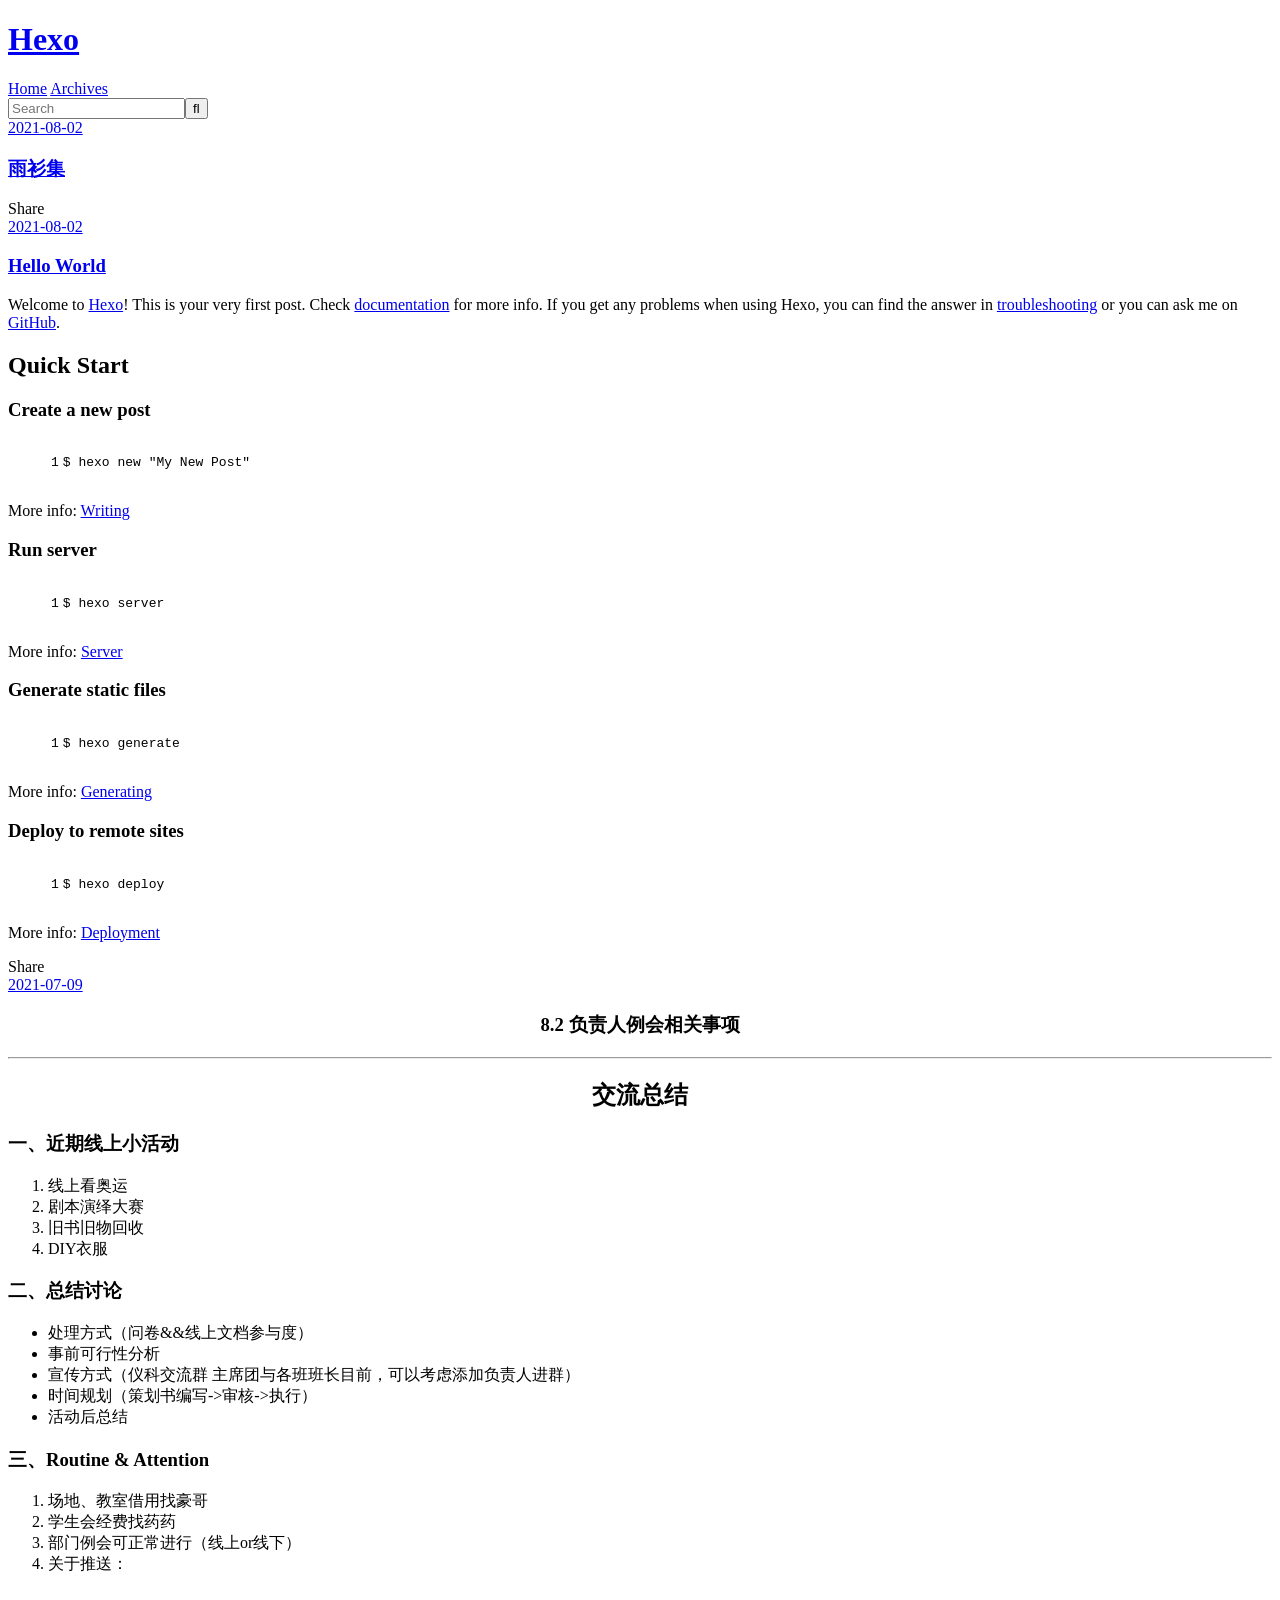
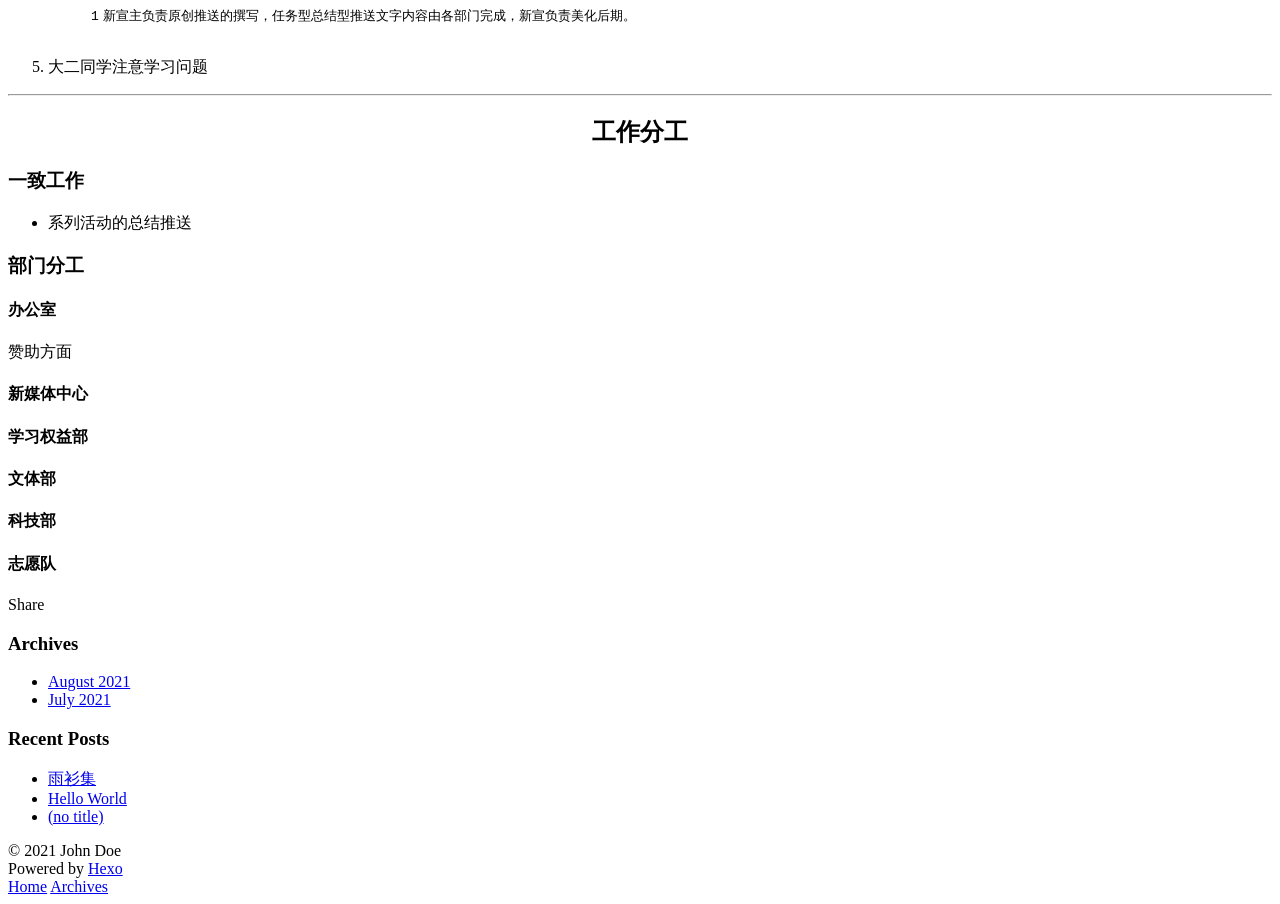
==== index.html @ 221edc3c "Site updated: 2021-08-03 17:21:37" ====
<!DOCTYPE html>
<html>
<head>
  <meta charset="utf-8">
  

  
  <title>Hexo</title>
  <meta name="viewport" content="width=device-width, initial-scale=1, maximum-scale=1">
  <meta property="og:type" content="website">
<meta property="og:title" content="Hexo">
<meta property="og:url" content="http://example.com/index.html">
<meta property="og:site_name" content="Hexo">
<meta property="og:locale">
<meta property="article:author" content="John Doe">
<meta name="twitter:card" content="summary">
  
    <link rel="alternate" href="/atom.xml" title="Hexo" type="application/atom+xml">
  
  
    <link rel="icon" href="/favicon.png">
  
  
    <link href="//fonts.googleapis.com/css?family=Source+Code+Pro" rel="stylesheet" type="text/css">
  
  
<link rel="stylesheet" href="/css/style.css">

<meta name="generator" content="Hexo 5.4.0"></head>

<body>
  <div id="container">
    <div id="wrap">
      <header id="header">
  <div id="banner"></div>
  <div id="header-outer" class="outer">
    <div id="header-title" class="inner">
      <h1 id="logo-wrap">
        <a href="/" id="logo">Hexo</a>
      </h1>
      
    </div>
    <div id="header-inner" class="inner">
      <nav id="main-nav">
        <a id="main-nav-toggle" class="nav-icon"></a>
        
          <a class="main-nav-link" href="/">Home</a>
        
          <a class="main-nav-link" href="/archives">Archives</a>
        
      </nav>
      <nav id="sub-nav">
        
          <a id="nav-rss-link" class="nav-icon" href="/atom.xml" title="RSS Feed"></a>
        
        <a id="nav-search-btn" class="nav-icon" title="Search"></a>
      </nav>
      <div id="search-form-wrap">
        <form action="//google.com/search" method="get" accept-charset="UTF-8" class="search-form"><input type="search" name="q" class="search-form-input" placeholder="Search"><button type="submit" class="search-form-submit">&#xF002;</button><input type="hidden" name="sitesearch" value="http://example.com"></form>
      </div>
    </div>
  </div>
</header>
      <div class="outer">
        <section id="main">
  
    <article id="post-雨衫集" class="article article-type-post" itemscope itemprop="blogPost">
  <div class="article-meta">
    <a href="/2021/08/02/%E9%9B%A8%E8%A1%AB%E9%9B%86/" class="article-date">
  <time datetime="2021-08-02T04:58:29.000Z" itemprop="datePublished">2021-08-02</time>
</a>
    
  </div>
  <div class="article-inner">
    
    
      <header class="article-header">
        
  
    <h1 itemprop="name">
      <a class="article-title" href="/2021/08/02/%E9%9B%A8%E8%A1%AB%E9%9B%86/">雨衫集</a>
    </h1>
  

      </header>
    
    <div class="article-entry" itemprop="articleBody">
      
        
      
    </div>
    <footer class="article-footer">
      <a data-url="http://example.com/2021/08/02/%E9%9B%A8%E8%A1%AB%E9%9B%86/" data-id="ckrvuqu720001w4wodajt7xqe" class="article-share-link">Share</a>
      
      
    </footer>
  </div>
  
</article>


  
    <article id="post-hello-world" class="article article-type-post" itemscope itemprop="blogPost">
  <div class="article-meta">
    <a href="/2021/08/02/hello-world/" class="article-date">
  <time datetime="2021-08-02T04:52:25.674Z" itemprop="datePublished">2021-08-02</time>
</a>
    
  </div>
  <div class="article-inner">
    
    
      <header class="article-header">
        
  
    <h1 itemprop="name">
      <a class="article-title" href="/2021/08/02/hello-world/">Hello World</a>
    </h1>
  

      </header>
    
    <div class="article-entry" itemprop="articleBody">
      
        <p>Welcome to <a target="_blank" rel="noopener" href="https://hexo.io/">Hexo</a>! This is your very first post. Check <a target="_blank" rel="noopener" href="https://hexo.io/docs/">documentation</a> for more info. If you get any problems when using Hexo, you can find the answer in <a target="_blank" rel="noopener" href="https://hexo.io/docs/troubleshooting.html">troubleshooting</a> or you can ask me on <a target="_blank" rel="noopener" href="https://github.com/hexojs/hexo/issues">GitHub</a>.</p>
<h2 id="Quick-Start"><a href="#Quick-Start" class="headerlink" title="Quick Start"></a>Quick Start</h2><h3 id="Create-a-new-post"><a href="#Create-a-new-post" class="headerlink" title="Create a new post"></a>Create a new post</h3><figure class="highlight bash"><table><tr><td class="gutter"><pre><span class="line">1</span><br></pre></td><td class="code"><pre><span class="line">$ hexo new <span class="string">&quot;My New Post&quot;</span></span><br></pre></td></tr></table></figure>

<p>More info: <a target="_blank" rel="noopener" href="https://hexo.io/docs/writing.html">Writing</a></p>
<h3 id="Run-server"><a href="#Run-server" class="headerlink" title="Run server"></a>Run server</h3><figure class="highlight bash"><table><tr><td class="gutter"><pre><span class="line">1</span><br></pre></td><td class="code"><pre><span class="line">$ hexo server</span><br></pre></td></tr></table></figure>

<p>More info: <a target="_blank" rel="noopener" href="https://hexo.io/docs/server.html">Server</a></p>
<h3 id="Generate-static-files"><a href="#Generate-static-files" class="headerlink" title="Generate static files"></a>Generate static files</h3><figure class="highlight bash"><table><tr><td class="gutter"><pre><span class="line">1</span><br></pre></td><td class="code"><pre><span class="line">$ hexo generate</span><br></pre></td></tr></table></figure>

<p>More info: <a target="_blank" rel="noopener" href="https://hexo.io/docs/generating.html">Generating</a></p>
<h3 id="Deploy-to-remote-sites"><a href="#Deploy-to-remote-sites" class="headerlink" title="Deploy to remote sites"></a>Deploy to remote sites</h3><figure class="highlight bash"><table><tr><td class="gutter"><pre><span class="line">1</span><br></pre></td><td class="code"><pre><span class="line">$ hexo deploy</span><br></pre></td></tr></table></figure>

<p>More info: <a target="_blank" rel="noopener" href="https://hexo.io/docs/one-command-deployment.html">Deployment</a></p>

      
    </div>
    <footer class="article-footer">
      <a data-url="http://example.com/2021/08/02/hello-world/" data-id="ckrvuqu740002w4woegrnbmyn" class="article-share-link">Share</a>
      
      
    </footer>
  </div>
  
</article>


  
    <article id="post-8.2 负责人例会注意事项" class="article article-type-post" itemscope itemprop="blogPost">
  <div class="article-meta">
    <a href="/2021/07/09/8.2%20%E8%B4%9F%E8%B4%A3%E4%BA%BA%E4%BE%8B%E4%BC%9A%E6%B3%A8%E6%84%8F%E4%BA%8B%E9%A1%B9/" class="article-date">
  <time datetime="2021-07-09T05:57:11.699Z" itemprop="datePublished">2021-07-09</time>
</a>
    
  </div>
  <div class="article-inner">
    
    
    <div class="article-entry" itemprop="articleBody">
      
        <h1 id="8-2-负责人例会相关事项"><a href="#8-2-负责人例会相关事项" class="headerlink" title=" 8.2 负责人例会相关事项"></a><center> 8.2 负责人例会相关事项</h1><hr>
<h2 id="交流总结"><a href="#交流总结" class="headerlink" title=" 交流总结"></a><center> 交流总结</h2><h3 id="一、近期线上小活动"><a href="#一、近期线上小活动" class="headerlink" title="一、近期线上小活动"></a>一、近期线上小活动</h3><ol>
<li>线上看奥运</li>
<li>剧本演绎大赛</li>
<li>旧书旧物回收</li>
<li>DIY衣服</li>
</ol>
<h3 id="二、总结讨论"><a href="#二、总结讨论" class="headerlink" title="二、总结讨论"></a>二、总结讨论</h3><ul>
<li>处理方式（问卷&amp;&amp;线上文档参与度）</li>
<li>事前可行性分析</li>
<li>宣传方式（仪科交流群 主席团与各班班长目前，可以考虑添加负责人进群）</li>
<li>时间规划（策划书编写-&gt;审核-&gt;执行）</li>
<li>活动后总结</li>
</ul>
<h3 id="三、Routine-amp-Attention"><a href="#三、Routine-amp-Attention" class="headerlink" title="三、Routine &amp; Attention"></a>三、Routine &amp; Attention</h3><ol>
<li>场地、教室借用找豪哥</li>
<li>学生会经费找药药</li>
<li>部门例会可正常进行（线上or线下）</li>
<li>关于推送：<figure class="highlight plaintext"><table><tr><td class="gutter"><pre><span class="line">1</span><br></pre></td><td class="code"><pre><span class="line">新宣主负责原创推送的撰写，任务型总结型推送文字内容由各部门完成，新宣负责美化后期。 </span><br></pre></td></tr></table></figure></li>
<li>大二同学注意学习问题</li>
</ol>
<hr>
<h2 id="工作分工"><a href="#工作分工" class="headerlink" title="工作分工"></a><center>工作分工</h2><h3 id="一致工作"><a href="#一致工作" class="headerlink" title="一致工作"></a>一致工作</h3><ul>
<li>系列活动的总结推送</li>
</ul>
<h3 id="部门分工"><a href="#部门分工" class="headerlink" title="部门分工"></a>部门分工</h3><h4 id="办公室"><a href="#办公室" class="headerlink" title="办公室"></a>办公室</h4><p>赞助方面</p>
<h4 id="新媒体中心"><a href="#新媒体中心" class="headerlink" title="新媒体中心"></a>新媒体中心</h4><h4 id="学习权益部"><a href="#学习权益部" class="headerlink" title="学习权益部"></a>学习权益部</h4><h4 id="文体部"><a href="#文体部" class="headerlink" title="文体部"></a>文体部</h4><h4 id="科技部"><a href="#科技部" class="headerlink" title="科技部"></a>科技部</h4><h4 id="志愿队"><a href="#志愿队" class="headerlink" title="志愿队"></a>志愿队</h4>
      
    </div>
    <footer class="article-footer">
      <a data-url="http://example.com/2021/07/09/8.2%20%E8%B4%9F%E8%B4%A3%E4%BA%BA%E4%BE%8B%E4%BC%9A%E6%B3%A8%E6%84%8F%E4%BA%8B%E9%A1%B9/" data-id="ckrvuqu6s0000w4wohpcpa0ns" class="article-share-link">Share</a>
      
      
    </footer>
  </div>
  
</article>


  


</section>
        
          <aside id="sidebar">
  
    

  
    

  
    
  
    
  <div class="widget-wrap">
    <h3 class="widget-title">Archives</h3>
    <div class="widget">
      <ul class="archive-list"><li class="archive-list-item"><a class="archive-list-link" href="/archives/2021/08/">August 2021</a></li><li class="archive-list-item"><a class="archive-list-link" href="/archives/2021/07/">July 2021</a></li></ul>
    </div>
  </div>


  
    
  <div class="widget-wrap">
    <h3 class="widget-title">Recent Posts</h3>
    <div class="widget">
      <ul>
        
          <li>
            <a href="/2021/08/02/%E9%9B%A8%E8%A1%AB%E9%9B%86/">雨衫集</a>
          </li>
        
          <li>
            <a href="/2021/08/02/hello-world/">Hello World</a>
          </li>
        
          <li>
            <a href="/2021/07/09/8.2%20%E8%B4%9F%E8%B4%A3%E4%BA%BA%E4%BE%8B%E4%BC%9A%E6%B3%A8%E6%84%8F%E4%BA%8B%E9%A1%B9/">(no title)</a>
          </li>
        
      </ul>
    </div>
  </div>

  
</aside>
        
      </div>
      <footer id="footer">
  
  <div class="outer">
    <div id="footer-info" class="inner">
      &copy; 2021 John Doe<br>
      Powered by <a href="http://hexo.io/" target="_blank">Hexo</a>
    </div>
  </div>
</footer>
    </div>
    <nav id="mobile-nav">
  
    <a href="/" class="mobile-nav-link">Home</a>
  
    <a href="/archives" class="mobile-nav-link">Archives</a>
  
</nav>
    

<script src="//ajax.googleapis.com/ajax/libs/jquery/2.0.3/jquery.min.js"></script>


  
<link rel="stylesheet" href="/fancybox/jquery.fancybox.css">

  
<script src="/fancybox/jquery.fancybox.pack.js"></script>




<script src="/js/script.js"></script>




  </div>
</body>
</html>
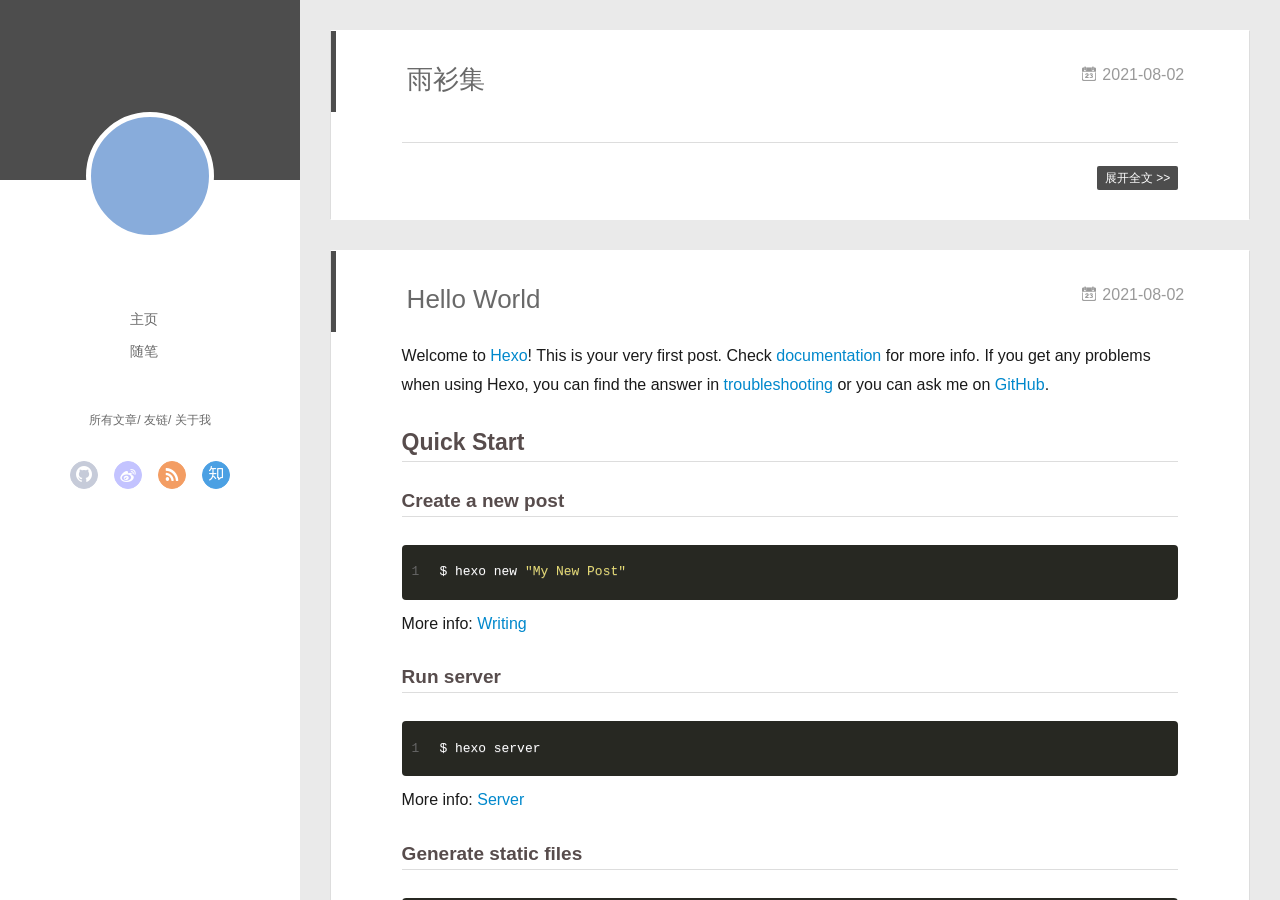
==== commit 46c2c9c8: "Site updated: 2021-08-03 17:38:59" ====
--- a/index.html
+++ b/index.html
@@ -3,8 +3,9 @@
 <head>
   <meta charset="utf-8">
   
-
-  
+  <meta name="renderer" content="webkit">
+  <meta http-equiv="X-UA-Compatible" content="IE=edge" >
+  <link rel="dns-prefetch" href="http://example.com">
   <title>Hexo</title>
   <meta name="viewport" content="width=device-width, initial-scale=1, maximum-scale=1">
   <meta property="og:type" content="website">
@@ -15,64 +16,144 @@
 <meta property="article:author" content="John Doe">
 <meta name="twitter:card" content="summary">
   
-    <link rel="alternate" href="/atom.xml" title="Hexo" type="application/atom+xml">
+    <link rel="alternative" href="/atom.xml" title="Hexo" type="application/atom+xml">
   
   
     <link rel="icon" href="/favicon.png">
   
-  
-    <link href="//fonts.googleapis.com/css?family=Source+Code+Pro" rel="stylesheet" type="text/css">
-  
-  
-<link rel="stylesheet" href="/css/style.css">
+  <link rel="stylesheet" type="text/css" href="/./main.0cf68a.css">
+  <style type="text/css">
+  
+    #container.show {
+      background: linear-gradient(200deg,#a0cfe4,#e8c37e);
+    }
+  </style>
+  
+
+  
 
 <meta name="generator" content="Hexo 5.4.0"></head>
 
 <body>
-  <div id="container">
-    <div id="wrap">
-      <header id="header">
-  <div id="banner"></div>
-  <div id="header-outer" class="outer">
-    <div id="header-title" class="inner">
-      <h1 id="logo-wrap">
-        <a href="/" id="logo">Hexo</a>
-      </h1>
-      
-    </div>
-    <div id="header-inner" class="inner">
-      <nav id="main-nav">
-        <a id="main-nav-toggle" class="nav-icon"></a>
-        
-          <a class="main-nav-link" href="/">Home</a>
-        
-          <a class="main-nav-link" href="/archives">Archives</a>
-        
-      </nav>
-      <nav id="sub-nav">
-        
-          <a id="nav-rss-link" class="nav-icon" href="/atom.xml" title="RSS Feed"></a>
-        
-        <a id="nav-search-btn" class="nav-icon" title="Search"></a>
-      </nav>
-      <div id="search-form-wrap">
-        <form action="//google.com/search" method="get" accept-charset="UTF-8" class="search-form"><input type="search" name="q" class="search-form-input" placeholder="Search"><button type="submit" class="search-form-submit">&#xF002;</button><input type="hidden" name="sitesearch" value="http://example.com"></form>
-      </div>
-    </div>
-  </div>
-</header>
-      <div class="outer">
-        <section id="main">
-  
-    <article id="post-雨衫集" class="article article-type-post" itemscope itemprop="blogPost">
-  <div class="article-meta">
-    <a href="/2021/08/02/%E9%9B%A8%E8%A1%AB%E9%9B%86/" class="article-date">
-  <time datetime="2021-08-02T04:58:29.000Z" itemprop="datePublished">2021-08-02</time>
-</a>
-    
-  </div>
+  <div id="container" q-class="show:isCtnShow">
+    <canvas id="anm-canvas" class="anm-canvas"></canvas>
+    <div class="left-col" q-class="show:isShow">
+      
+<div class="overlay" style="background: #4d4d4d"></div>
+<div class="intrude-less">
+	<header id="header" class="inner">
+		<a href="/" class="profilepic">
+			<img src="" class="js-avatar">
+		</a>
+		<hgroup>
+		  <h1 class="header-author"><a href="/"></a></h1>
+		</hgroup>
+		
+
+		<nav class="header-menu">
+			<ul>
+			
+				<li><a href="/">主页</a></li>
+	        
+				<li><a href="/tags/%E9%9A%8F%E7%AC%94/">随笔</a></li>
+	        
+			</ul>
+		</nav>
+		<nav class="header-smart-menu">
+    		
+    			
+    			<a q-on="click: openSlider(e, 'innerArchive')" href="javascript:void(0)">所有文章</a>
+    			
+            
+    			
+    			<a q-on="click: openSlider(e, 'friends')" href="javascript:void(0)">友链</a>
+    			
+            
+    			
+    			<a q-on="click: openSlider(e, 'aboutme')" href="javascript:void(0)">关于我</a>
+    			
+            
+		</nav>
+		<nav class="header-nav">
+			<div class="social">
+				
+					<a class="github" target="_blank" href="#" title="github"><i class="icon-github"></i></a>
+		        
+					<a class="weibo" target="_blank" href="#" title="weibo"><i class="icon-weibo"></i></a>
+		        
+					<a class="rss" target="_blank" href="#" title="rss"><i class="icon-rss"></i></a>
+		        
+					<a class="zhihu" target="_blank" href="#" title="zhihu"><i class="icon-zhihu"></i></a>
+		        
+			</div>
+		</nav>
+	</header>		
+</div>
+
+    </div>
+    <div class="mid-col" q-class="show:isShow,hide:isShow|isFalse">
+      
+<nav id="mobile-nav">
+  	<div class="overlay js-overlay" style="background: #4d4d4d"></div>
+	<div class="btnctn js-mobile-btnctn">
+  		<div class="slider-trigger list" q-on="click: openSlider(e)"><i class="icon icon-sort"></i></div>
+	</div>
+	<div class="intrude-less">
+		<header id="header" class="inner">
+			<div class="profilepic">
+				<img src="" class="js-avatar">
+			</div>
+			<hgroup>
+			  <h1 class="header-author js-header-author"></h1>
+			</hgroup>
+			
+			
+			
+				
+			
+				
+			
+			
+			
+			<nav class="header-nav">
+				<div class="social">
+					
+						<a class="github" target="_blank" href="#" title="github"><i class="icon-github"></i></a>
+			        
+						<a class="weibo" target="_blank" href="#" title="weibo"><i class="icon-weibo"></i></a>
+			        
+						<a class="rss" target="_blank" href="#" title="rss"><i class="icon-rss"></i></a>
+			        
+						<a class="zhihu" target="_blank" href="#" title="zhihu"><i class="icon-zhihu"></i></a>
+			        
+				</div>
+			</nav>
+
+			<nav class="header-menu js-header-menu">
+				<ul style="width: 50%">
+				
+				
+					<li style="width: 50%"><a href="/">主页</a></li>
+		        
+					<li style="width: 50%"><a href="/tags/%E9%9A%8F%E7%AC%94/">随笔</a></li>
+		        
+				</ul>
+			</nav>
+		</header>				
+	</div>
+	<div class="mobile-mask" style="display:none" q-show="isShow"></div>
+</nav>
+
+      <div id="wrapper" class="body-wrap">
+        <div class="menu-l">
+          <div class="canvas-wrap">
+            <canvas data-colors="#eaeaea" data-sectionHeight="100" data-contentId="js-content" id="myCanvas1" class="anm-canvas"></canvas>
+          </div>
+          <div id="js-content" class="content-ll">
+            
+  
+    <article id="post-雨衫集" class="article article-type-post  article-index" itemscope itemprop="blogPost">
   <div class="article-inner">
-    
     
       <header class="article-header">
         
@@ -82,33 +163,59 @@
     </h1>
   
 
+        
+        <a href="/2021/08/02/%E9%9B%A8%E8%A1%AB%E9%9B%86/" class="archive-article-date">
+  	<time datetime="2021-08-02T04:58:29.000Z" itemprop="datePublished"><i class="icon-calendar icon"></i>2021-08-02</time>
+</a>
+        
       </header>
     
     <div class="article-entry" itemprop="articleBody">
       
         
       
-    </div>
-    <footer class="article-footer">
-      <a data-url="http://example.com/2021/08/02/%E9%9B%A8%E8%A1%AB%E9%9B%86/" data-id="ckrvuqu720001w4wodajt7xqe" class="article-share-link">Share</a>
-      
-      
-    </footer>
+
+      
+    </div>
+    <div class="article-info article-info-index">
+      
+      
+      
+
+      
+        <p class="article-more-link">
+          <a class="article-more-a" href="/2021/08/02/%E9%9B%A8%E8%A1%AB%E9%9B%86/">展开全文 >></a>
+        </p>
+      
+
+      
+      <div class="clearfix"></div>
+    </div>
   </div>
-  
 </article>
 
-
-  
-    <article id="post-hello-world" class="article article-type-post" itemscope itemprop="blogPost">
-  <div class="article-meta">
-    <a href="/2021/08/02/hello-world/" class="article-date">
-  <time datetime="2021-08-02T04:52:25.674Z" itemprop="datePublished">2021-08-02</time>
-</a>
-    
-  </div>
+<aside class="wrap-side-operation">
+    <div class="mod-side-operation">
+        
+        <div class="jump-container" id="js-jump-container" style="display:none;">
+            <a href="javascript:void(0)" class="mod-side-operation__jump-to-top">
+                <i class="icon-font icon-back"></i>
+            </a>
+            <div id="js-jump-plan-container" class="jump-plan-container" style="top: -11px;">
+                <i class="icon-font icon-plane jump-plane"></i>
+            </div>
+        </div>
+        
+        
+    </div>
+</aside>
+
+
+
+
+  
+    <article id="post-hello-world" class="article article-type-post  article-index" itemscope itemprop="blogPost">
   <div class="article-inner">
-    
     
       <header class="article-header">
         
@@ -118,6 +225,11 @@
     </h1>
   
 
+        
+        <a href="/2021/08/02/hello-world/" class="archive-article-date">
+  	<time datetime="2021-08-02T04:52:25.674Z" itemprop="datePublished"><i class="icon-calendar icon"></i>2021-08-02</time>
+</a>
+        
       </header>
     
     <div class="article-entry" itemprop="articleBody">
@@ -137,27 +249,48 @@
 <p>More info: <a target="_blank" rel="noopener" href="https://hexo.io/docs/one-command-deployment.html">Deployment</a></p>
 
       
-    </div>
-    <footer class="article-footer">
-      <a data-url="http://example.com/2021/08/02/hello-world/" data-id="ckrvuqu740002w4woegrnbmyn" class="article-share-link">Share</a>
-      
-      
-    </footer>
+
+      
+    </div>
+    <div class="article-info article-info-index">
+      
+      
+      
+
+      
+        <p class="article-more-link">
+          <a class="article-more-a" href="/2021/08/02/hello-world/">展开全文 >></a>
+        </p>
+      
+
+      
+      <div class="clearfix"></div>
+    </div>
   </div>
-  
 </article>
 
-
-  
-    <article id="post-8.2 负责人例会注意事项" class="article article-type-post" itemscope itemprop="blogPost">
-  <div class="article-meta">
-    <a href="/2021/07/09/8.2%20%E8%B4%9F%E8%B4%A3%E4%BA%BA%E4%BE%8B%E4%BC%9A%E6%B3%A8%E6%84%8F%E4%BA%8B%E9%A1%B9/" class="article-date">
-  <time datetime="2021-07-09T05:57:11.699Z" itemprop="datePublished">2021-07-09</time>
-</a>
-    
-  </div>
+<aside class="wrap-side-operation">
+    <div class="mod-side-operation">
+        
+        <div class="jump-container" id="js-jump-container" style="display:none;">
+            <a href="javascript:void(0)" class="mod-side-operation__jump-to-top">
+                <i class="icon-font icon-back"></i>
+            </a>
+            <div id="js-jump-plan-container" class="jump-plan-container" style="top: -11px;">
+                <i class="icon-font icon-plane jump-plane"></i>
+            </div>
+        </div>
+        
+        
+    </div>
+</aside>
+
+
+
+
+  
+    <article id="post-8.2 负责人例会注意事项" class="article article-type-post  article-index" itemscope itemprop="blogPost">
   <div class="article-inner">
-    
     
     <div class="article-entry" itemprop="articleBody">
       
@@ -189,104 +322,292 @@
 <h3 id="部门分工"><a href="#部门分工" class="headerlink" title="部门分工"></a>部门分工</h3><h4 id="办公室"><a href="#办公室" class="headerlink" title="办公室"></a>办公室</h4><p>赞助方面</p>
 <h4 id="新媒体中心"><a href="#新媒体中心" class="headerlink" title="新媒体中心"></a>新媒体中心</h4><h4 id="学习权益部"><a href="#学习权益部" class="headerlink" title="学习权益部"></a>学习权益部</h4><h4 id="文体部"><a href="#文体部" class="headerlink" title="文体部"></a>文体部</h4><h4 id="科技部"><a href="#科技部" class="headerlink" title="科技部"></a>科技部</h4><h4 id="志愿队"><a href="#志愿队" class="headerlink" title="志愿队"></a>志愿队</h4>
       
-    </div>
-    <footer class="article-footer">
-      <a data-url="http://example.com/2021/07/09/8.2%20%E8%B4%9F%E8%B4%A3%E4%BA%BA%E4%BE%8B%E4%BC%9A%E6%B3%A8%E6%84%8F%E4%BA%8B%E9%A1%B9/" data-id="ckrvuqu6s0000w4wohpcpa0ns" class="article-share-link">Share</a>
-      
-      
-    </footer>
+
+      
+    </div>
+    <div class="article-info article-info-index">
+      
+      
+      
+
+      
+        <p class="article-more-link">
+          <a class="article-more-a" href="/2021/07/09/8.2%20%E8%B4%9F%E8%B4%A3%E4%BA%BA%E4%BE%8B%E4%BC%9A%E6%B3%A8%E6%84%8F%E4%BA%8B%E9%A1%B9/">展开全文 >></a>
+        </p>
+      
+
+      
+      <div class="clearfix"></div>
+    </div>
   </div>
-  
 </article>
 
-
-  
-
-
-</section>
-        
-          <aside id="sidebar">
-  
-    
-
-  
-    
-
-  
-    
-  
-    
-  <div class="widget-wrap">
-    <h3 class="widget-title">Archives</h3>
-    <div class="widget">
-      <ul class="archive-list"><li class="archive-list-item"><a class="archive-list-link" href="/archives/2021/08/">August 2021</a></li><li class="archive-list-item"><a class="archive-list-link" href="/archives/2021/07/">July 2021</a></li></ul>
-    </div>
-  </div>
-
-
-  
-    
-  <div class="widget-wrap">
-    <h3 class="widget-title">Recent Posts</h3>
-    <div class="widget">
-      <ul>
-        
-          <li>
-            <a href="/2021/08/02/%E9%9B%A8%E8%A1%AB%E9%9B%86/">雨衫集</a>
-          </li>
-        
-          <li>
-            <a href="/2021/08/02/hello-world/">Hello World</a>
-          </li>
-        
-          <li>
-            <a href="/2021/07/09/8.2%20%E8%B4%9F%E8%B4%A3%E4%BA%BA%E4%BE%8B%E4%BC%9A%E6%B3%A8%E6%84%8F%E4%BA%8B%E9%A1%B9/">(no title)</a>
-          </li>
-        
-      </ul>
-    </div>
-  </div>
-
-  
+<aside class="wrap-side-operation">
+    <div class="mod-side-operation">
+        
+        <div class="jump-container" id="js-jump-container" style="display:none;">
+            <a href="javascript:void(0)" class="mod-side-operation__jump-to-top">
+                <i class="icon-font icon-back"></i>
+            </a>
+            <div id="js-jump-plan-container" class="jump-plan-container" style="top: -11px;">
+                <i class="icon-font icon-plane jump-plane"></i>
+            </div>
+        </div>
+        
+        
+    </div>
 </aside>
-        
+
+
+
+
+  
+  
+
+
+          </div>
+        </div>
       </div>
       <footer id="footer">
-  
   <div class="outer">
-    <div id="footer-info" class="inner">
-      &copy; 2021 John Doe<br>
-      Powered by <a href="http://hexo.io/" target="_blank">Hexo</a>
+    <div id="footer-info">
+    	<div class="footer-left">
+    		&copy; 2021 John Doe
+    	</div>
+      	<div class="footer-right">
+      		<a href="http://hexo.io/" target="_blank">Hexo</a>  Theme <a href="https://github.com/litten/hexo-theme-yilia" target="_blank">Yilia</a> by Litten
+      	</div>
     </div>
   </div>
 </footer>
     </div>
-    <nav id="mobile-nav">
-  
-    <a href="/" class="mobile-nav-link">Home</a>
-  
-    <a href="/archives" class="mobile-nav-link">Archives</a>
-  
-</nav>
-    
-
-<script src="//ajax.googleapis.com/ajax/libs/jquery/2.0.3/jquery.min.js"></script>
-
-
-  
-<link rel="stylesheet" href="/fancybox/jquery.fancybox.css">
-
-  
-<script src="/fancybox/jquery.fancybox.pack.js"></script>
-
-
-
-
-<script src="/js/script.js"></script>
-
-
-
-
+    <script>
+	var yiliaConfig = {
+		mathjax: false,
+		isHome: true,
+		isPost: false,
+		isArchive: false,
+		isTag: false,
+		isCategory: false,
+		open_in_new: false,
+		toc_hide_index: true,
+		root: "/",
+		innerArchive: true,
+		showTags: false
+	}
+</script>
+
+<script>!function(t){function n(e){if(r[e])return r[e].exports;var i=r[e]={exports:{},id:e,loaded:!1};return t[e].call(i.exports,i,i.exports,n),i.loaded=!0,i.exports}var r={};n.m=t,n.c=r,n.p="./",n(0)}([function(t,n,r){r(195),t.exports=r(191)},function(t,n,r){var e=r(3),i=r(52),o=r(27),u=r(28),c=r(53),f="prototype",a=function(t,n,r){var s,l,h,v,p=t&a.F,d=t&a.G,y=t&a.S,g=t&a.P,b=t&a.B,m=d?e:y?e[n]||(e[n]={}):(e[n]||{})[f],x=d?i:i[n]||(i[n]={}),w=x[f]||(x[f]={});d&&(r=n);for(s in r)l=!p&&m&&void 0!==m[s],h=(l?m:r)[s],v=b&&l?c(h,e):g&&"function"==typeof h?c(Function.call,h):h,m&&u(m,s,h,t&a.U),x[s]!=h&&o(x,s,v),g&&w[s]!=h&&(w[s]=h)};e.core=i,a.F=1,a.G=2,a.S=4,a.P=8,a.B=16,a.W=32,a.U=64,a.R=128,t.exports=a},function(t,n,r){var e=r(6);t.exports=function(t){if(!e(t))throw TypeError(t+" is not an object!");return t}},function(t,n){var r=t.exports="undefined"!=typeof window&&window.Math==Math?window:"undefined"!=typeof self&&self.Math==Math?self:Function("return this")();"number"==typeof __g&&(__g=r)},function(t,n){t.exports=function(t){try{return!!t()}catch(t){return!0}}},function(t,n){var r=t.exports="undefined"!=typeof window&&window.Math==Math?window:"undefined"!=typeof self&&self.Math==Math?self:Function("return this")();"number"==typeof __g&&(__g=r)},function(t,n){t.exports=function(t){return"object"==typeof t?null!==t:"function"==typeof t}},function(t,n,r){var e=r(126)("wks"),i=r(76),o=r(3).Symbol,u="function"==typeof o;(t.exports=function(t){return e[t]||(e[t]=u&&o[t]||(u?o:i)("Symbol."+t))}).store=e},function(t,n){var r={}.hasOwnProperty;t.exports=function(t,n){return r.call(t,n)}},function(t,n,r){var e=r(94),i=r(33);t.exports=function(t){return e(i(t))}},function(t,n,r){t.exports=!r(4)(function(){return 7!=Object.defineProperty({},"a",{get:function(){return 7}}).a})},function(t,n,r){var e=r(2),i=r(167),o=r(50),u=Object.defineProperty;n.f=r(10)?Object.defineProperty:function(t,n,r){if(e(t),n=o(n,!0),e(r),i)try{return u(t,n,r)}catch(t){}if("get"in r||"set"in r)throw TypeError("Accessors not supported!");return"value"in r&&(t[n]=r.value),t}},function(t,n,r){t.exports=!r(18)(function(){return 7!=Object.defineProperty({},"a",{get:function(){return 7}}).a})},function(t,n,r){var e=r(14),i=r(22);t.exports=r(12)?function(t,n,r){return e.f(t,n,i(1,r))}:function(t,n,r){return t[n]=r,t}},function(t,n,r){var e=r(20),i=r(58),o=r(42),u=Object.defineProperty;n.f=r(12)?Object.defineProperty:function(t,n,r){if(e(t),n=o(n,!0),e(r),i)try{return u(t,n,r)}catch(t){}if("get"in r||"set"in r)throw TypeError("Accessors not supported!");return"value"in r&&(t[n]=r.value),t}},function(t,n,r){var e=r(40)("wks"),i=r(23),o=r(5).Symbol,u="function"==typeof o;(t.exports=function(t){return e[t]||(e[t]=u&&o[t]||(u?o:i)("Symbol."+t))}).store=e},function(t,n,r){var e=r(67),i=Math.min;t.exports=function(t){return t>0?i(e(t),9007199254740991):0}},function(t,n,r){var e=r(46);t.exports=function(t){return Object(e(t))}},function(t,n){t.exports=function(t){try{return!!t()}catch(t){return!0}}},function(t,n,r){var e=r(63),i=r(34);t.exports=Object.keys||function(t){return e(t,i)}},function(t,n,r){var e=r(21);t.exports=function(t){if(!e(t))throw TypeError(t+" is not an object!");return t}},function(t,n){t.exports=function(t){return"object"==typeof t?null!==t:"function"==typeof t}},function(t,n){t.exports=function(t,n){return{enumerable:!(1&t),configurable:!(2&t),writable:!(4&t),value:n}}},function(t,n){var r=0,e=Math.random();t.exports=function(t){return"Symbol(".concat(void 0===t?"":t,")_",(++r+e).toString(36))}},function(t,n){var r={}.hasOwnProperty;t.exports=function(t,n){return r.call(t,n)}},function(t,n){var r=t.exports={version:"2.4.0"};"number"==typeof __e&&(__e=r)},function(t,n){t.exports=function(t){if("function"!=typeof t)throw TypeError(t+" is not a function!");return t}},function(t,n,r){var e=r(11),i=r(66);t.exports=r(10)?function(t,n,r){return e.f(t,n,i(1,r))}:function(t,n,r){return t[n]=r,t}},function(t,n,r){var e=r(3),i=r(27),o=r(24),u=r(76)("src"),c="toString",f=Function[c],a=(""+f).split(c);r(52).inspectSource=function(t){return f.call(t)},(t.exports=function(t,n,r,c){var f="function"==typeof r;f&&(o(r,"name")||i(r,"name",n)),t[n]!==r&&(f&&(o(r,u)||i(r,u,t[n]?""+t[n]:a.join(String(n)))),t===e?t[n]=r:c?t[n]?t[n]=r:i(t,n,r):(delete t[n],i(t,n,r)))})(Function.prototype,c,function(){return"function"==typeof this&&this[u]||f.call(this)})},function(t,n,r){var e=r(1),i=r(4),o=r(46),u=function(t,n,r,e){var i=String(o(t)),u="<"+n;return""!==r&&(u+=" "+r+'="'+String(e).replace(/"/g,"&quot;")+'"'),u+">"+i+"</"+n+">"};t.exports=function(t,n){var r={};r[t]=n(u),e(e.P+e.F*i(function(){var n=""[t]('"');return n!==n.toLowerCase()||n.split('"').length>3}),"String",r)}},function(t,n,r){var e=r(115),i=r(46);t.exports=function(t){return e(i(t))}},function(t,n,r){var e=r(116),i=r(66),o=r(30),u=r(50),c=r(24),f=r(167),a=Object.getOwnPropertyDescriptor;n.f=r(10)?a:function(t,n){if(t=o(t),n=u(n,!0),f)try{return a(t,n)}catch(t){}if(c(t,n))return i(!e.f.call(t,n),t[n])}},function(t,n,r){var e=r(24),i=r(17),o=r(145)("IE_PROTO"),u=Object.prototype;t.exports=Object.getPrototypeOf||function(t){return t=i(t),e(t,o)?t[o]:"function"==typeof t.constructor&&t instanceof t.constructor?t.constructor.prototype:t instanceof Object?u:null}},function(t,n){t.exports=function(t){if(void 0==t)throw TypeError("Can't call method on  "+t);return t}},function(t,n){t.exports="constructor,hasOwnProperty,isPrototypeOf,propertyIsEnumerable,toLocaleString,toString,valueOf".split(",")},function(t,n){t.exports={}},function(t,n){t.exports=!0},function(t,n){n.f={}.propertyIsEnumerable},function(t,n,r){var e=r(14).f,i=r(8),o=r(15)("toStringTag");t.exports=function(t,n,r){t&&!i(t=r?t:t.prototype,o)&&e(t,o,{configurable:!0,value:n})}},function(t,n,r){var e=r(40)("keys"),i=r(23);t.exports=function(t){return e[t]||(e[t]=i(t))}},function(t,n,r){var e=r(5),i="__core-js_shared__",o=e[i]||(e[i]={});t.exports=function(t){return o[t]||(o[t]={})}},function(t,n){var r=Math.ceil,e=Math.floor;t.exports=function(t){return isNaN(t=+t)?0:(t>0?e:r)(t)}},function(t,n,r){var e=r(21);t.exports=function(t,n){if(!e(t))return t;var r,i;if(n&&"function"==typeof(r=t.toString)&&!e(i=r.call(t)))return i;if("function"==typeof(r=t.valueOf)&&!e(i=r.call(t)))return i;if(!n&&"function"==typeof(r=t.toString)&&!e(i=r.call(t)))return i;throw TypeError("Can't convert object to primitive value")}},function(t,n,r){var e=r(5),i=r(25),o=r(36),u=r(44),c=r(14).f;t.exports=function(t){var n=i.Symbol||(i.Symbol=o?{}:e.Symbol||{});"_"==t.charAt(0)||t in n||c(n,t,{value:u.f(t)})}},function(t,n,r){n.f=r(15)},function(t,n){var r={}.toString;t.exports=function(t){return r.call(t).slice(8,-1)}},function(t,n){t.exports=function(t){if(void 0==t)throw TypeError("Can't call method on  "+t);return t}},function(t,n,r){var e=r(4);t.exports=function(t,n){return!!t&&e(function(){n?t.call(null,function(){},1):t.call(null)})}},function(t,n,r){var e=r(53),i=r(115),o=r(17),u=r(16),c=r(203);t.exports=function(t,n){var r=1==t,f=2==t,a=3==t,s=4==t,l=6==t,h=5==t||l,v=n||c;return function(n,c,p){for(var d,y,g=o(n),b=i(g),m=e(c,p,3),x=u(b.length),w=0,S=r?v(n,x):f?v(n,0):void 0;x>w;w++)if((h||w in b)&&(d=b[w],y=m(d,w,g),t))if(r)S[w]=y;else if(y)switch(t){case 3:return!0;case 5:return d;case 6:return w;case 2:S.push(d)}else if(s)return!1;return l?-1:a||s?s:S}}},function(t,n,r){var e=r(1),i=r(52),o=r(4);t.exports=function(t,n){var r=(i.Object||{})[t]||Object[t],u={};u[t]=n(r),e(e.S+e.F*o(function(){r(1)}),"Object",u)}},function(t,n,r){var e=r(6);t.exports=function(t,n){if(!e(t))return t;var r,i;if(n&&"function"==typeof(r=t.toString)&&!e(i=r.call(t)))return i;if("function"==typeof(r=t.valueOf)&&!e(i=r.call(t)))return i;if(!n&&"function"==typeof(r=t.toString)&&!e(i=r.call(t)))return i;throw TypeError("Can't convert object to primitive value")}},function(t,n,r){var e=r(5),i=r(25),o=r(91),u=r(13),c="prototype",f=function(t,n,r){var a,s,l,h=t&f.F,v=t&f.G,p=t&f.S,d=t&f.P,y=t&f.B,g=t&f.W,b=v?i:i[n]||(i[n]={}),m=b[c],x=v?e:p?e[n]:(e[n]||{})[c];v&&(r=n);for(a in r)(s=!h&&x&&void 0!==x[a])&&a in b||(l=s?x[a]:r[a],b[a]=v&&"function"!=typeof x[a]?r[a]:y&&s?o(l,e):g&&x[a]==l?function(t){var n=function(n,r,e){if(this instanceof t){switch(arguments.length){case 0:return new t;case 1:return new t(n);case 2:return new t(n,r)}return new t(n,r,e)}return t.apply(this,arguments)};return n[c]=t[c],n}(l):d&&"function"==typeof l?o(Function.call,l):l,d&&((b.virtual||(b.virtual={}))[a]=l,t&f.R&&m&&!m[a]&&u(m,a,l)))};f.F=1,f.G=2,f.S=4,f.P=8,f.B=16,f.W=32,f.U=64,f.R=128,t.exports=f},function(t,n){var r=t.exports={version:"2.4.0"};"number"==typeof __e&&(__e=r)},function(t,n,r){var e=r(26);t.exports=function(t,n,r){if(e(t),void 0===n)return t;switch(r){case 1:return function(r){return t.call(n,r)};case 2:return function(r,e){return t.call(n,r,e)};case 3:return function(r,e,i){return t.call(n,r,e,i)}}return function(){return t.apply(n,arguments)}}},function(t,n,r){var e=r(183),i=r(1),o=r(126)("metadata"),u=o.store||(o.store=new(r(186))),c=function(t,n,r){var i=u.get(t);if(!i){if(!r)return;u.set(t,i=new e)}var o=i.get(n);if(!o){if(!r)return;i.set(n,o=new e)}return o},f=function(t,n,r){var e=c(n,r,!1);return void 0!==e&&e.has(t)},a=function(t,n,r){var e=c(n,r,!1);return void 0===e?void 0:e.get(t)},s=function(t,n,r,e){c(r,e,!0).set(t,n)},l=function(t,n){var r=c(t,n,!1),e=[];return r&&r.forEach(function(t,n){e.push(n)}),e},h=function(t){return void 0===t||"symbol"==typeof t?t:String(t)},v=function(t){i(i.S,"Reflect",t)};t.exports={store:u,map:c,has:f,get:a,set:s,keys:l,key:h,exp:v}},function(t,n,r){"use strict";if(r(10)){var e=r(69),i=r(3),o=r(4),u=r(1),c=r(127),f=r(152),a=r(53),s=r(68),l=r(66),h=r(27),v=r(73),p=r(67),d=r(16),y=r(75),g=r(50),b=r(24),m=r(180),x=r(114),w=r(6),S=r(17),_=r(137),O=r(70),E=r(32),P=r(71).f,j=r(154),F=r(76),M=r(7),A=r(48),N=r(117),T=r(146),I=r(155),k=r(80),L=r(123),R=r(74),C=r(130),D=r(160),U=r(11),W=r(31),G=U.f,B=W.f,V=i.RangeError,z=i.TypeError,q=i.Uint8Array,K="ArrayBuffer",J="Shared"+K,Y="BYTES_PER_ELEMENT",H="prototype",$=Array[H],X=f.ArrayBuffer,Q=f.DataView,Z=A(0),tt=A(2),nt=A(3),rt=A(4),et=A(5),it=A(6),ot=N(!0),ut=N(!1),ct=I.values,ft=I.keys,at=I.entries,st=$.lastIndexOf,lt=$.reduce,ht=$.reduceRight,vt=$.join,pt=$.sort,dt=$.slice,yt=$.toString,gt=$.toLocaleString,bt=M("iterator"),mt=M("toStringTag"),xt=F("typed_constructor"),wt=F("def_constructor"),St=c.CONSTR,_t=c.TYPED,Ot=c.VIEW,Et="Wrong length!",Pt=A(1,function(t,n){return Tt(T(t,t[wt]),n)}),jt=o(function(){return 1===new q(new Uint16Array([1]).buffer)[0]}),Ft=!!q&&!!q[H].set&&o(function(){new q(1).set({})}),Mt=function(t,n){if(void 0===t)throw z(Et);var r=+t,e=d(t);if(n&&!m(r,e))throw V(Et);return e},At=function(t,n){var r=p(t);if(r<0||r%n)throw V("Wrong offset!");return r},Nt=function(t){if(w(t)&&_t in t)return t;throw z(t+" is not a typed array!")},Tt=function(t,n){if(!(w(t)&&xt in t))throw z("It is not a typed array constructor!");return new t(n)},It=function(t,n){return kt(T(t,t[wt]),n)},kt=function(t,n){for(var r=0,e=n.length,i=Tt(t,e);e>r;)i[r]=n[r++];return i},Lt=function(t,n,r){G(t,n,{get:function(){return this._d[r]}})},Rt=function(t){var n,r,e,i,o,u,c=S(t),f=arguments.length,s=f>1?arguments[1]:void 0,l=void 0!==s,h=j(c);if(void 0!=h&&!_(h)){for(u=h.call(c),e=[],n=0;!(o=u.next()).done;n++)e.push(o.value);c=e}for(l&&f>2&&(s=a(s,arguments[2],2)),n=0,r=d(c.length),i=Tt(this,r);r>n;n++)i[n]=l?s(c[n],n):c[n];return i},Ct=function(){for(var t=0,n=arguments.length,r=Tt(this,n);n>t;)r[t]=arguments[t++];return r},Dt=!!q&&o(function(){gt.call(new q(1))}),Ut=function(){return gt.apply(Dt?dt.call(Nt(this)):Nt(this),arguments)},Wt={copyWithin:function(t,n){return D.call(Nt(this),t,n,arguments.length>2?arguments[2]:void 0)},every:function(t){return rt(Nt(this),t,arguments.length>1?arguments[1]:void 0)},fill:function(t){return C.apply(Nt(this),arguments)},filter:function(t){return It(this,tt(Nt(this),t,arguments.length>1?arguments[1]:void 0))},find:function(t){return et(Nt(this),t,arguments.length>1?arguments[1]:void 0)},findIndex:function(t){return it(Nt(this),t,arguments.length>1?arguments[1]:void 0)},forEach:function(t){Z(Nt(this),t,arguments.length>1?arguments[1]:void 0)},indexOf:function(t){return ut(Nt(this),t,arguments.length>1?arguments[1]:void 0)},includes:function(t){return ot(Nt(this),t,arguments.length>1?arguments[1]:void 0)},join:function(t){return vt.apply(Nt(this),arguments)},lastIndexOf:function(t){return st.apply(Nt(this),arguments)},map:function(t){return Pt(Nt(this),t,arguments.length>1?arguments[1]:void 0)},reduce:function(t){return lt.apply(Nt(this),arguments)},reduceRight:function(t){return ht.apply(Nt(this),arguments)},reverse:function(){for(var t,n=this,r=Nt(n).length,e=Math.floor(r/2),i=0;i<e;)t=n[i],n[i++]=n[--r],n[r]=t;return n},some:function(t){return nt(Nt(this),t,arguments.length>1?arguments[1]:void 0)},sort:function(t){return pt.call(Nt(this),t)},subarray:function(t,n){var r=Nt(this),e=r.length,i=y(t,e);return new(T(r,r[wt]))(r.buffer,r.byteOffset+i*r.BYTES_PER_ELEMENT,d((void 0===n?e:y(n,e))-i))}},Gt=function(t,n){return It(this,dt.call(Nt(this),t,n))},Bt=function(t){Nt(this);var n=At(arguments[1],1),r=this.length,e=S(t),i=d(e.length),o=0;if(i+n>r)throw V(Et);for(;o<i;)this[n+o]=e[o++]},Vt={entries:function(){return at.call(Nt(this))},keys:function(){return ft.call(Nt(this))},values:function(){return ct.call(Nt(this))}},zt=function(t,n){return w(t)&&t[_t]&&"symbol"!=typeof n&&n in t&&String(+n)==String(n)},qt=function(t,n){return zt(t,n=g(n,!0))?l(2,t[n]):B(t,n)},Kt=function(t,n,r){return!(zt(t,n=g(n,!0))&&w(r)&&b(r,"value"))||b(r,"get")||b(r,"set")||r.configurable||b(r,"writable")&&!r.writable||b(r,"enumerable")&&!r.enumerable?G(t,n,r):(t[n]=r.value,t)};St||(W.f=qt,U.f=Kt),u(u.S+u.F*!St,"Object",{getOwnPropertyDescriptor:qt,defineProperty:Kt}),o(function(){yt.call({})})&&(yt=gt=function(){return vt.call(this)});var Jt=v({},Wt);v(Jt,Vt),h(Jt,bt,Vt.values),v(Jt,{slice:Gt,set:Bt,constructor:function(){},toString:yt,toLocaleString:Ut}),Lt(Jt,"buffer","b"),Lt(Jt,"byteOffset","o"),Lt(Jt,"byteLength","l"),Lt(Jt,"length","e"),G(Jt,mt,{get:function(){return this[_t]}}),t.exports=function(t,n,r,f){f=!!f;var a=t+(f?"Clamped":"")+"Array",l="Uint8Array"!=a,v="get"+t,p="set"+t,y=i[a],g=y||{},b=y&&E(y),m=!y||!c.ABV,S={},_=y&&y[H],j=function(t,r){var e=t._d;return e.v[v](r*n+e.o,jt)},F=function(t,r,e){var i=t._d;f&&(e=(e=Math.round(e))<0?0:e>255?255:255&e),i.v[p](r*n+i.o,e,jt)},M=function(t,n){G(t,n,{get:function(){return j(this,n)},set:function(t){return F(this,n,t)},enumerable:!0})};m?(y=r(function(t,r,e,i){s(t,y,a,"_d");var o,u,c,f,l=0,v=0;if(w(r)){if(!(r instanceof X||(f=x(r))==K||f==J))return _t in r?kt(y,r):Rt.call(y,r);o=r,v=At(e,n);var p=r.byteLength;if(void 0===i){if(p%n)throw V(Et);if((u=p-v)<0)throw V(Et)}else if((u=d(i)*n)+v>p)throw V(Et);c=u/n}else c=Mt(r,!0),u=c*n,o=new X(u);for(h(t,"_d",{b:o,o:v,l:u,e:c,v:new Q(o)});l<c;)M(t,l++)}),_=y[H]=O(Jt),h(_,"constructor",y)):L(function(t){new y(null),new y(t)},!0)||(y=r(function(t,r,e,i){s(t,y,a);var o;return w(r)?r instanceof X||(o=x(r))==K||o==J?void 0!==i?new g(r,At(e,n),i):void 0!==e?new g(r,At(e,n)):new g(r):_t in r?kt(y,r):Rt.call(y,r):new g(Mt(r,l))}),Z(b!==Function.prototype?P(g).concat(P(b)):P(g),function(t){t in y||h(y,t,g[t])}),y[H]=_,e||(_.constructor=y));var A=_[bt],N=!!A&&("values"==A.name||void 0==A.name),T=Vt.values;h(y,xt,!0),h(_,_t,a),h(_,Ot,!0),h(_,wt,y),(f?new y(1)[mt]==a:mt in _)||G(_,mt,{get:function(){return a}}),S[a]=y,u(u.G+u.W+u.F*(y!=g),S),u(u.S,a,{BYTES_PER_ELEMENT:n,from:Rt,of:Ct}),Y in _||h(_,Y,n),u(u.P,a,Wt),R(a),u(u.P+u.F*Ft,a,{set:Bt}),u(u.P+u.F*!N,a,Vt),u(u.P+u.F*(_.toString!=yt),a,{toString:yt}),u(u.P+u.F*o(function(){new y(1).slice()}),a,{slice:Gt}),u(u.P+u.F*(o(function(){return[1,2].toLocaleString()!=new y([1,2]).toLocaleString()})||!o(function(){_.toLocaleString.call([1,2])})),a,{toLocaleString:Ut}),k[a]=N?A:T,e||N||h(_,bt,T)}}else t.exports=function(){}},function(t,n){var r={}.toString;t.exports=function(t){return r.call(t).slice(8,-1)}},function(t,n,r){var e=r(21),i=r(5).document,o=e(i)&&e(i.createElement);t.exports=function(t){return o?i.createElement(t):{}}},function(t,n,r){t.exports=!r(12)&&!r(18)(function(){return 7!=Object.defineProperty(r(57)("div"),"a",{get:function(){return 7}}).a})},function(t,n,r){"use strict";var e=r(36),i=r(51),o=r(64),u=r(13),c=r(8),f=r(35),a=r(96),s=r(38),l=r(103),h=r(15)("iterator"),v=!([].keys&&"next"in[].keys()),p="keys",d="values",y=function(){return this};t.exports=function(t,n,r,g,b,m,x){a(r,n,g);var w,S,_,O=function(t){if(!v&&t in F)return F[t];switch(t){case p:case d:return function(){return new r(this,t)}}return function(){return new r(this,t)}},E=n+" Iterator",P=b==d,j=!1,F=t.prototype,M=F[h]||F["@@iterator"]||b&&F[b],A=M||O(b),N=b?P?O("entries"):A:void 0,T="Array"==n?F.entries||M:M;if(T&&(_=l(T.call(new t)))!==Object.prototype&&(s(_,E,!0),e||c(_,h)||u(_,h,y)),P&&M&&M.name!==d&&(j=!0,A=function(){return M.call(this)}),e&&!x||!v&&!j&&F[h]||u(F,h,A),f[n]=A,f[E]=y,b)if(w={values:P?A:O(d),keys:m?A:O(p),entries:N},x)for(S in w)S in F||o(F,S,w[S]);else i(i.P+i.F*(v||j),n,w);return w}},function(t,n,r){var e=r(20),i=r(100),o=r(34),u=r(39)("IE_PROTO"),c=function(){},f="prototype",a=function(){var t,n=r(57)("iframe"),e=o.length;for(n.style.display="none",r(93).appendChild(n),n.src="javascript:",t=n.contentWindow.document,t.open(),t.write("<script>document.F=Object<\/script>"),t.close(),a=t.F;e--;)delete a[f][o[e]];return a()};t.exports=Object.create||function(t,n){var r;return null!==t?(c[f]=e(t),r=new c,c[f]=null,r[u]=t):r=a(),void 0===n?r:i(r,n)}},function(t,n,r){var e=r(63),i=r(34).concat("length","prototype");n.f=Object.getOwnPropertyNames||function(t){return e(t,i)}},function(t,n){n.f=Object.getOwnPropertySymbols},function(t,n,r){var e=r(8),i=r(9),o=r(90)(!1),u=r(39)("IE_PROTO");t.exports=function(t,n){var r,c=i(t),f=0,a=[];for(r in c)r!=u&&e(c,r)&&a.push(r);for(;n.length>f;)e(c,r=n[f++])&&(~o(a,r)||a.push(r));return a}},function(t,n,r){t.exports=r(13)},function(t,n,r){var e=r(76)("meta"),i=r(6),o=r(24),u=r(11).f,c=0,f=Object.isExtensible||function(){return!0},a=!r(4)(function(){return f(Object.preventExtensions({}))}),s=function(t){u(t,e,{value:{i:"O"+ ++c,w:{}}})},l=function(t,n){if(!i(t))return"symbol"==typeof t?t:("string"==typeof t?"S":"P")+t;if(!o(t,e)){if(!f(t))return"F";if(!n)return"E";s(t)}return t[e].i},h=function(t,n){if(!o(t,e)){if(!f(t))return!0;if(!n)return!1;s(t)}return t[e].w},v=function(t){return a&&p.NEED&&f(t)&&!o(t,e)&&s(t),t},p=t.exports={KEY:e,NEED:!1,fastKey:l,getWeak:h,onFreeze:v}},function(t,n){t.exports=function(t,n){return{enumerable:!(1&t),configurable:!(2&t),writable:!(4&t),value:n}}},function(t,n){var r=Math.ceil,e=Math.floor;t.exports=function(t){return isNaN(t=+t)?0:(t>0?e:r)(t)}},function(t,n){t.exports=function(t,n,r,e){if(!(t instanceof n)||void 0!==e&&e in t)throw TypeError(r+": incorrect invocation!");return t}},function(t,n){t.exports=!1},function(t,n,r){var e=r(2),i=r(173),o=r(133),u=r(145)("IE_PROTO"),c=function(){},f="prototype",a=function(){var t,n=r(132)("iframe"),e=o.length;for(n.style.display="none",r(135).appendChild(n),n.src="javascript:",t=n.contentWindow.document,t.open(),t.write("<script>document.F=Object<\/script>"),t.close(),a=t.F;e--;)delete a[f][o[e]];return a()};t.exports=Object.create||function(t,n){var r;return null!==t?(c[f]=e(t),r=new c,c[f]=null,r[u]=t):r=a(),void 0===n?r:i(r,n)}},function(t,n,r){var e=r(175),i=r(133).concat("length","prototype");n.f=Object.getOwnPropertyNames||function(t){return e(t,i)}},function(t,n,r){var e=r(175),i=r(133);t.exports=Object.keys||function(t){return e(t,i)}},function(t,n,r){var e=r(28);t.exports=function(t,n,r){for(var i in n)e(t,i,n[i],r);return t}},function(t,n,r){"use strict";var e=r(3),i=r(11),o=r(10),u=r(7)("species");t.exports=function(t){var n=e[t];o&&n&&!n[u]&&i.f(n,u,{configurable:!0,get:function(){return this}})}},function(t,n,r){var e=r(67),i=Math.max,o=Math.min;t.exports=function(t,n){return t=e(t),t<0?i(t+n,0):o(t,n)}},function(t,n){var r=0,e=Math.random();t.exports=function(t){return"Symbol(".concat(void 0===t?"":t,")_",(++r+e).toString(36))}},function(t,n,r){var e=r(33);t.exports=function(t){return Object(e(t))}},function(t,n,r){var e=r(7)("unscopables"),i=Array.prototype;void 0==i[e]&&r(27)(i,e,{}),t.exports=function(t){i[e][t]=!0}},function(t,n,r){var e=r(53),i=r(169),o=r(137),u=r(2),c=r(16),f=r(154),a={},s={},n=t.exports=function(t,n,r,l,h){var v,p,d,y,g=h?function(){return t}:f(t),b=e(r,l,n?2:1),m=0;if("function"!=typeof g)throw TypeError(t+" is not iterable!");if(o(g)){for(v=c(t.length);v>m;m++)if((y=n?b(u(p=t[m])[0],p[1]):b(t[m]))===a||y===s)return y}else for(d=g.call(t);!(p=d.next()).done;)if((y=i(d,b,p.value,n))===a||y===s)return y};n.BREAK=a,n.RETURN=s},function(t,n){t.exports={}},function(t,n,r){var e=r(11).f,i=r(24),o=r(7)("toStringTag");t.exports=function(t,n,r){t&&!i(t=r?t:t.prototype,o)&&e(t,o,{configurable:!0,value:n})}},function(t,n,r){var e=r(1),i=r(46),o=r(4),u=r(150),c="["+u+"]",f="​+",a=RegExp("^"+c+c+"*"),s=RegExp(c+c+"*$"),l=function(t,n,r){var i={},c=o(function(){return!!u[t]()||f[t]()!=f}),a=i[t]=c?n(h):u[t];r&&(i[r]=a),e(e.P+e.F*c,"String",i)},h=l.trim=function(t,n){return t=String(i(t)),1&n&&(t=t.replace(a,"")),2&n&&(t=t.replace(s,"")),t};t.exports=l},function(t,n,r){t.exports={default:r(86),__esModule:!0}},function(t,n,r){t.exports={default:r(87),__esModule:!0}},function(t,n,r){"use strict";function e(t){return t&&t.__esModule?t:{default:t}}n.__esModule=!0;var i=r(84),o=e(i),u=r(83),c=e(u),f="function"==typeof c.default&&"symbol"==typeof o.default?function(t){return typeof t}:function(t){return t&&"function"==typeof c.default&&t.constructor===c.default&&t!==c.default.prototype?"symbol":typeof t};n.default="function"==typeof c.default&&"symbol"===f(o.default)?function(t){return void 0===t?"undefined":f(t)}:function(t){return t&&"function"==typeof c.default&&t.constructor===c.default&&t!==c.default.prototype?"symbol":void 0===t?"undefined":f(t)}},function(t,n,r){r(110),r(108),r(111),r(112),t.exports=r(25).Symbol},function(t,n,r){r(109),r(113),t.exports=r(44).f("iterator")},function(t,n){t.exports=function(t){if("function"!=typeof t)throw TypeError(t+" is not a function!");return t}},function(t,n){t.exports=function(){}},function(t,n,r){var e=r(9),i=r(106),o=r(105);t.exports=function(t){return function(n,r,u){var c,f=e(n),a=i(f.length),s=o(u,a);if(t&&r!=r){for(;a>s;)if((c=f[s++])!=c)return!0}else for(;a>s;s++)if((t||s in f)&&f[s]===r)return t||s||0;return!t&&-1}}},function(t,n,r){var e=r(88);t.exports=function(t,n,r){if(e(t),void 0===n)return t;switch(r){case 1:return function(r){return t.call(n,r)};case 2:return function(r,e){return t.call(n,r,e)};case 3:return function(r,e,i){return t.call(n,r,e,i)}}return function(){return t.apply(n,arguments)}}},function(t,n,r){var e=r(19),i=r(62),o=r(37);t.exports=function(t){var n=e(t),r=i.f;if(r)for(var u,c=r(t),f=o.f,a=0;c.length>a;)f.call(t,u=c[a++])&&n.push(u);return n}},function(t,n,r){t.exports=r(5).document&&document.documentElement},function(t,n,r){var e=r(56);t.exports=Object("z").propertyIsEnumerable(0)?Object:function(t){return"String"==e(t)?t.split(""):Object(t)}},function(t,n,r){var e=r(56);t.exports=Array.isArray||function(t){return"Array"==e(t)}},function(t,n,r){"use strict";var e=r(60),i=r(22),o=r(38),u={};r(13)(u,r(15)("iterator"),function(){return this}),t.exports=function(t,n,r){t.prototype=e(u,{next:i(1,r)}),o(t,n+" Iterator")}},function(t,n){t.exports=function(t,n){return{value:n,done:!!t}}},function(t,n,r){var e=r(19),i=r(9);t.exports=function(t,n){for(var r,o=i(t),u=e(o),c=u.length,f=0;c>f;)if(o[r=u[f++]]===n)return r}},function(t,n,r){var e=r(23)("meta"),i=r(21),o=r(8),u=r(14).f,c=0,f=Object.isExtensible||function(){return!0},a=!r(18)(function(){return f(Object.preventExtensions({}))}),s=function(t){u(t,e,{value:{i:"O"+ ++c,w:{}}})},l=function(t,n){if(!i(t))return"symbol"==typeof t?t:("string"==typeof t?"S":"P")+t;if(!o(t,e)){if(!f(t))return"F";if(!n)return"E";s(t)}return t[e].i},h=function(t,n){if(!o(t,e)){if(!f(t))return!0;if(!n)return!1;s(t)}return t[e].w},v=function(t){return a&&p.NEED&&f(t)&&!o(t,e)&&s(t),t},p=t.exports={KEY:e,NEED:!1,fastKey:l,getWeak:h,onFreeze:v}},function(t,n,r){var e=r(14),i=r(20),o=r(19);t.exports=r(12)?Object.defineProperties:function(t,n){i(t);for(var r,u=o(n),c=u.length,f=0;c>f;)e.f(t,r=u[f++],n[r]);return t}},function(t,n,r){var e=r(37),i=r(22),o=r(9),u=r(42),c=r(8),f=r(58),a=Object.getOwnPropertyDescriptor;n.f=r(12)?a:function(t,n){if(t=o(t),n=u(n,!0),f)try{return a(t,n)}catch(t){}if(c(t,n))return i(!e.f.call(t,n),t[n])}},function(t,n,r){var e=r(9),i=r(61).f,o={}.toString,u="object"==typeof window&&window&&Object.getOwnPropertyNames?Object.getOwnPropertyNames(window):[],c=function(t){try{return i(t)}catch(t){return u.slice()}};t.exports.f=function(t){return u&&"[object Window]"==o.call(t)?c(t):i(e(t))}},function(t,n,r){var e=r(8),i=r(77),o=r(39)("IE_PROTO"),u=Object.prototype;t.exports=Object.getPrototypeOf||function(t){return t=i(t),e(t,o)?t[o]:"function"==typeof t.constructor&&t instanceof t.constructor?t.constructor.prototype:t instanceof Object?u:null}},function(t,n,r){var e=r(41),i=r(33);t.exports=function(t){return function(n,r){var o,u,c=String(i(n)),f=e(r),a=c.length;return f<0||f>=a?t?"":void 0:(o=c.charCodeAt(f),o<55296||o>56319||f+1===a||(u=c.charCodeAt(f+1))<56320||u>57343?t?c.charAt(f):o:t?c.slice(f,f+2):u-56320+(o-55296<<10)+65536)}}},function(t,n,r){var e=r(41),i=Math.max,o=Math.min;t.exports=function(t,n){return t=e(t),t<0?i(t+n,0):o(t,n)}},function(t,n,r){var e=r(41),i=Math.min;t.exports=function(t){return t>0?i(e(t),9007199254740991):0}},function(t,n,r){"use strict";var e=r(89),i=r(97),o=r(35),u=r(9);t.exports=r(59)(Array,"Array",function(t,n){this._t=u(t),this._i=0,this._k=n},function(){var t=this._t,n=this._k,r=this._i++;return!t||r>=t.length?(this._t=void 0,i(1)):"keys"==n?i(0,r):"values"==n?i(0,t[r]):i(0,[r,t[r]])},"values"),o.Arguments=o.Array,e("keys"),e("values"),e("entries")},function(t,n){},function(t,n,r){"use strict";var e=r(104)(!0);r(59)(String,"String",function(t){this._t=String(t),this._i=0},function(){var t,n=this._t,r=this._i;return r>=n.length?{value:void 0,done:!0}:(t=e(n,r),this._i+=t.length,{value:t,done:!1})})},function(t,n,r){"use strict";var e=r(5),i=r(8),o=r(12),u=r(51),c=r(64),f=r(99).KEY,a=r(18),s=r(40),l=r(38),h=r(23),v=r(15),p=r(44),d=r(43),y=r(98),g=r(92),b=r(95),m=r(20),x=r(9),w=r(42),S=r(22),_=r(60),O=r(102),E=r(101),P=r(14),j=r(19),F=E.f,M=P.f,A=O.f,N=e.Symbol,T=e.JSON,I=T&&T.stringify,k="prototype",L=v("_hidden"),R=v("toPrimitive"),C={}.propertyIsEnumerable,D=s("symbol-registry"),U=s("symbols"),W=s("op-symbols"),G=Object[k],B="function"==typeof N,V=e.QObject,z=!V||!V[k]||!V[k].findChild,q=o&&a(function(){return 7!=_(M({},"a",{get:function(){return M(this,"a",{value:7}).a}})).a})?function(t,n,r){var e=F(G,n);e&&delete G[n],M(t,n,r),e&&t!==G&&M(G,n,e)}:M,K=function(t){var n=U[t]=_(N[k]);return n._k=t,n},J=B&&"symbol"==typeof N.iterator?function(t){return"symbol"==typeof t}:function(t){return t instanceof N},Y=function(t,n,r){return t===G&&Y(W,n,r),m(t),n=w(n,!0),m(r),i(U,n)?(r.enumerable?(i(t,L)&&t[L][n]&&(t[L][n]=!1),r=_(r,{enumerable:S(0,!1)})):(i(t,L)||M(t,L,S(1,{})),t[L][n]=!0),q(t,n,r)):M(t,n,r)},H=function(t,n){m(t);for(var r,e=g(n=x(n)),i=0,o=e.length;o>i;)Y(t,r=e[i++],n[r]);return t},$=function(t,n){return void 0===n?_(t):H(_(t),n)},X=function(t){var n=C.call(this,t=w(t,!0));return!(this===G&&i(U,t)&&!i(W,t))&&(!(n||!i(this,t)||!i(U,t)||i(this,L)&&this[L][t])||n)},Q=function(t,n){if(t=x(t),n=w(n,!0),t!==G||!i(U,n)||i(W,n)){var r=F(t,n);return!r||!i(U,n)||i(t,L)&&t[L][n]||(r.enumerable=!0),r}},Z=function(t){for(var n,r=A(x(t)),e=[],o=0;r.length>o;)i(U,n=r[o++])||n==L||n==f||e.push(n);return e},tt=function(t){for(var n,r=t===G,e=A(r?W:x(t)),o=[],u=0;e.length>u;)!i(U,n=e[u++])||r&&!i(G,n)||o.push(U[n]);return o};B||(N=function(){if(this instanceof N)throw TypeError("Symbol is not a constructor!");var t=h(arguments.length>0?arguments[0]:void 0),n=function(r){this===G&&n.call(W,r),i(this,L)&&i(this[L],t)&&(this[L][t]=!1),q(this,t,S(1,r))};return o&&z&&q(G,t,{configurable:!0,set:n}),K(t)},c(N[k],"toString",function(){return this._k}),E.f=Q,P.f=Y,r(61).f=O.f=Z,r(37).f=X,r(62).f=tt,o&&!r(36)&&c(G,"propertyIsEnumerable",X,!0),p.f=function(t){return K(v(t))}),u(u.G+u.W+u.F*!B,{Symbol:N});for(var nt="hasInstance,isConcatSpreadable,iterator,match,replace,search,species,split,toPrimitive,toStringTag,unscopables".split(","),rt=0;nt.length>rt;)v(nt[rt++]);for(var nt=j(v.store),rt=0;nt.length>rt;)d(nt[rt++]);u(u.S+u.F*!B,"Symbol",{for:function(t){return i(D,t+="")?D[t]:D[t]=N(t)},keyFor:function(t){if(J(t))return y(D,t);throw TypeError(t+" is not a symbol!")},useSetter:function(){z=!0},useSimple:function(){z=!1}}),u(u.S+u.F*!B,"Object",{create:$,defineProperty:Y,defineProperties:H,getOwnPropertyDescriptor:Q,getOwnPropertyNames:Z,getOwnPropertySymbols:tt}),T&&u(u.S+u.F*(!B||a(function(){var t=N();return"[null]"!=I([t])||"{}"!=I({a:t})||"{}"!=I(Object(t))})),"JSON",{stringify:function(t){if(void 0!==t&&!J(t)){for(var n,r,e=[t],i=1;arguments.length>i;)e.push(arguments[i++]);return n=e[1],"function"==typeof n&&(r=n),!r&&b(n)||(n=function(t,n){if(r&&(n=r.call(this,t,n)),!J(n))return n}),e[1]=n,I.apply(T,e)}}}),N[k][R]||r(13)(N[k],R,N[k].valueOf),l(N,"Symbol"),l(Math,"Math",!0),l(e.JSON,"JSON",!0)},function(t,n,r){r(43)("asyncIterator")},function(t,n,r){r(43)("observable")},function(t,n,r){r(107);for(var e=r(5),i=r(13),o=r(35),u=r(15)("toStringTag"),c=["NodeList","DOMTokenList","MediaList","StyleSheetList","CSSRuleList"],f=0;f<5;f++){var a=c[f],s=e[a],l=s&&s.prototype;l&&!l[u]&&i(l,u,a),o[a]=o.Array}},function(t,n,r){var e=r(45),i=r(7)("toStringTag"),o="Arguments"==e(function(){return arguments}()),u=function(t,n){try{return t[n]}catch(t){}};t.exports=function(t){var n,r,c;return void 0===t?"Undefined":null===t?"Null":"string"==typeof(r=u(n=Object(t),i))?r:o?e(n):"Object"==(c=e(n))&&"function"==typeof n.callee?"Arguments":c}},function(t,n,r){var e=r(45);t.exports=Object("z").propertyIsEnumerable(0)?Object:function(t){return"String"==e(t)?t.split(""):Object(t)}},function(t,n){n.f={}.propertyIsEnumerable},function(t,n,r){var e=r(30),i=r(16),o=r(75);t.exports=function(t){return function(n,r,u){var c,f=e(n),a=i(f.length),s=o(u,a);if(t&&r!=r){for(;a>s;)if((c=f[s++])!=c)return!0}else for(;a>s;s++)if((t||s in f)&&f[s]===r)return t||s||0;return!t&&-1}}},function(t,n,r){"use strict";var e=r(3),i=r(1),o=r(28),u=r(73),c=r(65),f=r(79),a=r(68),s=r(6),l=r(4),h=r(123),v=r(81),p=r(136);t.exports=function(t,n,r,d,y,g){var b=e[t],m=b,x=y?"set":"add",w=m&&m.prototype,S={},_=function(t){var n=w[t];o(w,t,"delete"==t?function(t){return!(g&&!s(t))&&n.call(this,0===t?0:t)}:"has"==t?function(t){return!(g&&!s(t))&&n.call(this,0===t?0:t)}:"get"==t?function(t){return g&&!s(t)?void 0:n.call(this,0===t?0:t)}:"add"==t?function(t){return n.call(this,0===t?0:t),this}:function(t,r){return n.call(this,0===t?0:t,r),this})};if("function"==typeof m&&(g||w.forEach&&!l(function(){(new m).entries().next()}))){var O=new m,E=O[x](g?{}:-0,1)!=O,P=l(function(){O.has(1)}),j=h(function(t){new m(t)}),F=!g&&l(function(){for(var t=new m,n=5;n--;)t[x](n,n);return!t.has(-0)});j||(m=n(function(n,r){a(n,m,t);var e=p(new b,n,m);return void 0!=r&&f(r,y,e[x],e),e}),m.prototype=w,w.constructor=m),(P||F)&&(_("delete"),_("has"),y&&_("get")),(F||E)&&_(x),g&&w.clear&&delete w.clear}else m=d.getConstructor(n,t,y,x),u(m.prototype,r),c.NEED=!0;return v(m,t),S[t]=m,i(i.G+i.W+i.F*(m!=b),S),g||d.setStrong(m,t,y),m}},function(t,n,r){"use strict";var e=r(27),i=r(28),o=r(4),u=r(46),c=r(7);t.exports=function(t,n,r){var f=c(t),a=r(u,f,""[t]),s=a[0],l=a[1];o(function(){var n={};return n[f]=function(){return 7},7!=""[t](n)})&&(i(String.prototype,t,s),e(RegExp.prototype,f,2==n?function(t,n){return l.call(t,this,n)}:function(t){return l.call(t,this)}))}
+},function(t,n,r){"use strict";var e=r(2);t.exports=function(){var t=e(this),n="";return t.global&&(n+="g"),t.ignoreCase&&(n+="i"),t.multiline&&(n+="m"),t.unicode&&(n+="u"),t.sticky&&(n+="y"),n}},function(t,n){t.exports=function(t,n,r){var e=void 0===r;switch(n.length){case 0:return e?t():t.call(r);case 1:return e?t(n[0]):t.call(r,n[0]);case 2:return e?t(n[0],n[1]):t.call(r,n[0],n[1]);case 3:return e?t(n[0],n[1],n[2]):t.call(r,n[0],n[1],n[2]);case 4:return e?t(n[0],n[1],n[2],n[3]):t.call(r,n[0],n[1],n[2],n[3])}return t.apply(r,n)}},function(t,n,r){var e=r(6),i=r(45),o=r(7)("match");t.exports=function(t){var n;return e(t)&&(void 0!==(n=t[o])?!!n:"RegExp"==i(t))}},function(t,n,r){var e=r(7)("iterator"),i=!1;try{var o=[7][e]();o.return=function(){i=!0},Array.from(o,function(){throw 2})}catch(t){}t.exports=function(t,n){if(!n&&!i)return!1;var r=!1;try{var o=[7],u=o[e]();u.next=function(){return{done:r=!0}},o[e]=function(){return u},t(o)}catch(t){}return r}},function(t,n,r){t.exports=r(69)||!r(4)(function(){var t=Math.random();__defineSetter__.call(null,t,function(){}),delete r(3)[t]})},function(t,n){n.f=Object.getOwnPropertySymbols},function(t,n,r){var e=r(3),i="__core-js_shared__",o=e[i]||(e[i]={});t.exports=function(t){return o[t]||(o[t]={})}},function(t,n,r){for(var e,i=r(3),o=r(27),u=r(76),c=u("typed_array"),f=u("view"),a=!(!i.ArrayBuffer||!i.DataView),s=a,l=0,h="Int8Array,Uint8Array,Uint8ClampedArray,Int16Array,Uint16Array,Int32Array,Uint32Array,Float32Array,Float64Array".split(",");l<9;)(e=i[h[l++]])?(o(e.prototype,c,!0),o(e.prototype,f,!0)):s=!1;t.exports={ABV:a,CONSTR:s,TYPED:c,VIEW:f}},function(t,n){"use strict";var r={versions:function(){var t=window.navigator.userAgent;return{trident:t.indexOf("Trident")>-1,presto:t.indexOf("Presto")>-1,webKit:t.indexOf("AppleWebKit")>-1,gecko:t.indexOf("Gecko")>-1&&-1==t.indexOf("KHTML"),mobile:!!t.match(/AppleWebKit.*Mobile.*/),ios:!!t.match(/\(i[^;]+;( U;)? CPU.+Mac OS X/),android:t.indexOf("Android")>-1||t.indexOf("Linux")>-1,iPhone:t.indexOf("iPhone")>-1||t.indexOf("Mac")>-1,iPad:t.indexOf("iPad")>-1,webApp:-1==t.indexOf("Safari"),weixin:-1==t.indexOf("MicroMessenger")}}()};t.exports=r},function(t,n,r){"use strict";var e=r(85),i=function(t){return t&&t.__esModule?t:{default:t}}(e),o=function(){function t(t,n,e){return n||e?String.fromCharCode(n||e):r[t]||t}function n(t){return e[t]}var r={"&quot;":'"',"&lt;":"<","&gt;":">","&amp;":"&","&nbsp;":" "},e={};for(var u in r)e[r[u]]=u;return r["&apos;"]="'",e["'"]="&#39;",{encode:function(t){return t?(""+t).replace(/['<> "&]/g,n).replace(/\r?\n/g,"<br/>").replace(/\s/g,"&nbsp;"):""},decode:function(n){return n?(""+n).replace(/<br\s*\/?>/gi,"\n").replace(/&quot;|&lt;|&gt;|&amp;|&nbsp;|&apos;|&#(\d+);|&#(\d+)/g,t).replace(/\u00a0/g," "):""},encodeBase16:function(t){if(!t)return t;t+="";for(var n=[],r=0,e=t.length;e>r;r++)n.push(t.charCodeAt(r).toString(16).toUpperCase());return n.join("")},encodeBase16forJSON:function(t){if(!t)return t;t=t.replace(/[\u4E00-\u9FBF]/gi,function(t){return escape(t).replace("%u","\\u")});for(var n=[],r=0,e=t.length;e>r;r++)n.push(t.charCodeAt(r).toString(16).toUpperCase());return n.join("")},decodeBase16:function(t){if(!t)return t;t+="";for(var n=[],r=0,e=t.length;e>r;r+=2)n.push(String.fromCharCode("0x"+t.slice(r,r+2)));return n.join("")},encodeObject:function(t){if(t instanceof Array)for(var n=0,r=t.length;r>n;n++)t[n]=o.encodeObject(t[n]);else if("object"==(void 0===t?"undefined":(0,i.default)(t)))for(var e in t)t[e]=o.encodeObject(t[e]);else if("string"==typeof t)return o.encode(t);return t},loadScript:function(t){var n=document.createElement("script");document.getElementsByTagName("body")[0].appendChild(n),n.setAttribute("src",t)},addLoadEvent:function(t){var n=window.onload;"function"!=typeof window.onload?window.onload=t:window.onload=function(){n(),t()}}}}();t.exports=o},function(t,n,r){"use strict";var e=r(17),i=r(75),o=r(16);t.exports=function(t){for(var n=e(this),r=o(n.length),u=arguments.length,c=i(u>1?arguments[1]:void 0,r),f=u>2?arguments[2]:void 0,a=void 0===f?r:i(f,r);a>c;)n[c++]=t;return n}},function(t,n,r){"use strict";var e=r(11),i=r(66);t.exports=function(t,n,r){n in t?e.f(t,n,i(0,r)):t[n]=r}},function(t,n,r){var e=r(6),i=r(3).document,o=e(i)&&e(i.createElement);t.exports=function(t){return o?i.createElement(t):{}}},function(t,n){t.exports="constructor,hasOwnProperty,isPrototypeOf,propertyIsEnumerable,toLocaleString,toString,valueOf".split(",")},function(t,n,r){var e=r(7)("match");t.exports=function(t){var n=/./;try{"/./"[t](n)}catch(r){try{return n[e]=!1,!"/./"[t](n)}catch(t){}}return!0}},function(t,n,r){t.exports=r(3).document&&document.documentElement},function(t,n,r){var e=r(6),i=r(144).set;t.exports=function(t,n,r){var o,u=n.constructor;return u!==r&&"function"==typeof u&&(o=u.prototype)!==r.prototype&&e(o)&&i&&i(t,o),t}},function(t,n,r){var e=r(80),i=r(7)("iterator"),o=Array.prototype;t.exports=function(t){return void 0!==t&&(e.Array===t||o[i]===t)}},function(t,n,r){var e=r(45);t.exports=Array.isArray||function(t){return"Array"==e(t)}},function(t,n,r){"use strict";var e=r(70),i=r(66),o=r(81),u={};r(27)(u,r(7)("iterator"),function(){return this}),t.exports=function(t,n,r){t.prototype=e(u,{next:i(1,r)}),o(t,n+" Iterator")}},function(t,n,r){"use strict";var e=r(69),i=r(1),o=r(28),u=r(27),c=r(24),f=r(80),a=r(139),s=r(81),l=r(32),h=r(7)("iterator"),v=!([].keys&&"next"in[].keys()),p="keys",d="values",y=function(){return this};t.exports=function(t,n,r,g,b,m,x){a(r,n,g);var w,S,_,O=function(t){if(!v&&t in F)return F[t];switch(t){case p:case d:return function(){return new r(this,t)}}return function(){return new r(this,t)}},E=n+" Iterator",P=b==d,j=!1,F=t.prototype,M=F[h]||F["@@iterator"]||b&&F[b],A=M||O(b),N=b?P?O("entries"):A:void 0,T="Array"==n?F.entries||M:M;if(T&&(_=l(T.call(new t)))!==Object.prototype&&(s(_,E,!0),e||c(_,h)||u(_,h,y)),P&&M&&M.name!==d&&(j=!0,A=function(){return M.call(this)}),e&&!x||!v&&!j&&F[h]||u(F,h,A),f[n]=A,f[E]=y,b)if(w={values:P?A:O(d),keys:m?A:O(p),entries:N},x)for(S in w)S in F||o(F,S,w[S]);else i(i.P+i.F*(v||j),n,w);return w}},function(t,n){var r=Math.expm1;t.exports=!r||r(10)>22025.465794806718||r(10)<22025.465794806718||-2e-17!=r(-2e-17)?function(t){return 0==(t=+t)?t:t>-1e-6&&t<1e-6?t+t*t/2:Math.exp(t)-1}:r},function(t,n){t.exports=Math.sign||function(t){return 0==(t=+t)||t!=t?t:t<0?-1:1}},function(t,n,r){var e=r(3),i=r(151).set,o=e.MutationObserver||e.WebKitMutationObserver,u=e.process,c=e.Promise,f="process"==r(45)(u);t.exports=function(){var t,n,r,a=function(){var e,i;for(f&&(e=u.domain)&&e.exit();t;){i=t.fn,t=t.next;try{i()}catch(e){throw t?r():n=void 0,e}}n=void 0,e&&e.enter()};if(f)r=function(){u.nextTick(a)};else if(o){var s=!0,l=document.createTextNode("");new o(a).observe(l,{characterData:!0}),r=function(){l.data=s=!s}}else if(c&&c.resolve){var h=c.resolve();r=function(){h.then(a)}}else r=function(){i.call(e,a)};return function(e){var i={fn:e,next:void 0};n&&(n.next=i),t||(t=i,r()),n=i}}},function(t,n,r){var e=r(6),i=r(2),o=function(t,n){if(i(t),!e(n)&&null!==n)throw TypeError(n+": can't set as prototype!")};t.exports={set:Object.setPrototypeOf||("__proto__"in{}?function(t,n,e){try{e=r(53)(Function.call,r(31).f(Object.prototype,"__proto__").set,2),e(t,[]),n=!(t instanceof Array)}catch(t){n=!0}return function(t,r){return o(t,r),n?t.__proto__=r:e(t,r),t}}({},!1):void 0),check:o}},function(t,n,r){var e=r(126)("keys"),i=r(76);t.exports=function(t){return e[t]||(e[t]=i(t))}},function(t,n,r){var e=r(2),i=r(26),o=r(7)("species");t.exports=function(t,n){var r,u=e(t).constructor;return void 0===u||void 0==(r=e(u)[o])?n:i(r)}},function(t,n,r){var e=r(67),i=r(46);t.exports=function(t){return function(n,r){var o,u,c=String(i(n)),f=e(r),a=c.length;return f<0||f>=a?t?"":void 0:(o=c.charCodeAt(f),o<55296||o>56319||f+1===a||(u=c.charCodeAt(f+1))<56320||u>57343?t?c.charAt(f):o:t?c.slice(f,f+2):u-56320+(o-55296<<10)+65536)}}},function(t,n,r){var e=r(122),i=r(46);t.exports=function(t,n,r){if(e(n))throw TypeError("String#"+r+" doesn't accept regex!");return String(i(t))}},function(t,n,r){"use strict";var e=r(67),i=r(46);t.exports=function(t){var n=String(i(this)),r="",o=e(t);if(o<0||o==1/0)throw RangeError("Count can't be negative");for(;o>0;(o>>>=1)&&(n+=n))1&o&&(r+=n);return r}},function(t,n){t.exports="\t\n\v\f\r   ᠎             　\u2028\u2029\ufeff"},function(t,n,r){var e,i,o,u=r(53),c=r(121),f=r(135),a=r(132),s=r(3),l=s.process,h=s.setImmediate,v=s.clearImmediate,p=s.MessageChannel,d=0,y={},g="onreadystatechange",b=function(){var t=+this;if(y.hasOwnProperty(t)){var n=y[t];delete y[t],n()}},m=function(t){b.call(t.data)};h&&v||(h=function(t){for(var n=[],r=1;arguments.length>r;)n.push(arguments[r++]);return y[++d]=function(){c("function"==typeof t?t:Function(t),n)},e(d),d},v=function(t){delete y[t]},"process"==r(45)(l)?e=function(t){l.nextTick(u(b,t,1))}:p?(i=new p,o=i.port2,i.port1.onmessage=m,e=u(o.postMessage,o,1)):s.addEventListener&&"function"==typeof postMessage&&!s.importScripts?(e=function(t){s.postMessage(t+"","*")},s.addEventListener("message",m,!1)):e=g in a("script")?function(t){f.appendChild(a("script"))[g]=function(){f.removeChild(this),b.call(t)}}:function(t){setTimeout(u(b,t,1),0)}),t.exports={set:h,clear:v}},function(t,n,r){"use strict";var e=r(3),i=r(10),o=r(69),u=r(127),c=r(27),f=r(73),a=r(4),s=r(68),l=r(67),h=r(16),v=r(71).f,p=r(11).f,d=r(130),y=r(81),g="ArrayBuffer",b="DataView",m="prototype",x="Wrong length!",w="Wrong index!",S=e[g],_=e[b],O=e.Math,E=e.RangeError,P=e.Infinity,j=S,F=O.abs,M=O.pow,A=O.floor,N=O.log,T=O.LN2,I="buffer",k="byteLength",L="byteOffset",R=i?"_b":I,C=i?"_l":k,D=i?"_o":L,U=function(t,n,r){var e,i,o,u=Array(r),c=8*r-n-1,f=(1<<c)-1,a=f>>1,s=23===n?M(2,-24)-M(2,-77):0,l=0,h=t<0||0===t&&1/t<0?1:0;for(t=F(t),t!=t||t===P?(i=t!=t?1:0,e=f):(e=A(N(t)/T),t*(o=M(2,-e))<1&&(e--,o*=2),t+=e+a>=1?s/o:s*M(2,1-a),t*o>=2&&(e++,o/=2),e+a>=f?(i=0,e=f):e+a>=1?(i=(t*o-1)*M(2,n),e+=a):(i=t*M(2,a-1)*M(2,n),e=0));n>=8;u[l++]=255&i,i/=256,n-=8);for(e=e<<n|i,c+=n;c>0;u[l++]=255&e,e/=256,c-=8);return u[--l]|=128*h,u},W=function(t,n,r){var e,i=8*r-n-1,o=(1<<i)-1,u=o>>1,c=i-7,f=r-1,a=t[f--],s=127&a;for(a>>=7;c>0;s=256*s+t[f],f--,c-=8);for(e=s&(1<<-c)-1,s>>=-c,c+=n;c>0;e=256*e+t[f],f--,c-=8);if(0===s)s=1-u;else{if(s===o)return e?NaN:a?-P:P;e+=M(2,n),s-=u}return(a?-1:1)*e*M(2,s-n)},G=function(t){return t[3]<<24|t[2]<<16|t[1]<<8|t[0]},B=function(t){return[255&t]},V=function(t){return[255&t,t>>8&255]},z=function(t){return[255&t,t>>8&255,t>>16&255,t>>24&255]},q=function(t){return U(t,52,8)},K=function(t){return U(t,23,4)},J=function(t,n,r){p(t[m],n,{get:function(){return this[r]}})},Y=function(t,n,r,e){var i=+r,o=l(i);if(i!=o||o<0||o+n>t[C])throw E(w);var u=t[R]._b,c=o+t[D],f=u.slice(c,c+n);return e?f:f.reverse()},H=function(t,n,r,e,i,o){var u=+r,c=l(u);if(u!=c||c<0||c+n>t[C])throw E(w);for(var f=t[R]._b,a=c+t[D],s=e(+i),h=0;h<n;h++)f[a+h]=s[o?h:n-h-1]},$=function(t,n){s(t,S,g);var r=+n,e=h(r);if(r!=e)throw E(x);return e};if(u.ABV){if(!a(function(){new S})||!a(function(){new S(.5)})){S=function(t){return new j($(this,t))};for(var X,Q=S[m]=j[m],Z=v(j),tt=0;Z.length>tt;)(X=Z[tt++])in S||c(S,X,j[X]);o||(Q.constructor=S)}var nt=new _(new S(2)),rt=_[m].setInt8;nt.setInt8(0,2147483648),nt.setInt8(1,2147483649),!nt.getInt8(0)&&nt.getInt8(1)||f(_[m],{setInt8:function(t,n){rt.call(this,t,n<<24>>24)},setUint8:function(t,n){rt.call(this,t,n<<24>>24)}},!0)}else S=function(t){var n=$(this,t);this._b=d.call(Array(n),0),this[C]=n},_=function(t,n,r){s(this,_,b),s(t,S,b);var e=t[C],i=l(n);if(i<0||i>e)throw E("Wrong offset!");if(r=void 0===r?e-i:h(r),i+r>e)throw E(x);this[R]=t,this[D]=i,this[C]=r},i&&(J(S,k,"_l"),J(_,I,"_b"),J(_,k,"_l"),J(_,L,"_o")),f(_[m],{getInt8:function(t){return Y(this,1,t)[0]<<24>>24},getUint8:function(t){return Y(this,1,t)[0]},getInt16:function(t){var n=Y(this,2,t,arguments[1]);return(n[1]<<8|n[0])<<16>>16},getUint16:function(t){var n=Y(this,2,t,arguments[1]);return n[1]<<8|n[0]},getInt32:function(t){return G(Y(this,4,t,arguments[1]))},getUint32:function(t){return G(Y(this,4,t,arguments[1]))>>>0},getFloat32:function(t){return W(Y(this,4,t,arguments[1]),23,4)},getFloat64:function(t){return W(Y(this,8,t,arguments[1]),52,8)},setInt8:function(t,n){H(this,1,t,B,n)},setUint8:function(t,n){H(this,1,t,B,n)},setInt16:function(t,n){H(this,2,t,V,n,arguments[2])},setUint16:function(t,n){H(this,2,t,V,n,arguments[2])},setInt32:function(t,n){H(this,4,t,z,n,arguments[2])},setUint32:function(t,n){H(this,4,t,z,n,arguments[2])},setFloat32:function(t,n){H(this,4,t,K,n,arguments[2])},setFloat64:function(t,n){H(this,8,t,q,n,arguments[2])}});y(S,g),y(_,b),c(_[m],u.VIEW,!0),n[g]=S,n[b]=_},function(t,n,r){var e=r(3),i=r(52),o=r(69),u=r(182),c=r(11).f;t.exports=function(t){var n=i.Symbol||(i.Symbol=o?{}:e.Symbol||{});"_"==t.charAt(0)||t in n||c(n,t,{value:u.f(t)})}},function(t,n,r){var e=r(114),i=r(7)("iterator"),o=r(80);t.exports=r(52).getIteratorMethod=function(t){if(void 0!=t)return t[i]||t["@@iterator"]||o[e(t)]}},function(t,n,r){"use strict";var e=r(78),i=r(170),o=r(80),u=r(30);t.exports=r(140)(Array,"Array",function(t,n){this._t=u(t),this._i=0,this._k=n},function(){var t=this._t,n=this._k,r=this._i++;return!t||r>=t.length?(this._t=void 0,i(1)):"keys"==n?i(0,r):"values"==n?i(0,t[r]):i(0,[r,t[r]])},"values"),o.Arguments=o.Array,e("keys"),e("values"),e("entries")},function(t,n){function r(t,n){t.classList?t.classList.add(n):t.className+=" "+n}t.exports=r},function(t,n){function r(t,n){if(t.classList)t.classList.remove(n);else{var r=new RegExp("(^|\\b)"+n.split(" ").join("|")+"(\\b|$)","gi");t.className=t.className.replace(r," ")}}t.exports=r},function(t,n){function r(){throw new Error("setTimeout has not been defined")}function e(){throw new Error("clearTimeout has not been defined")}function i(t){if(s===setTimeout)return setTimeout(t,0);if((s===r||!s)&&setTimeout)return s=setTimeout,setTimeout(t,0);try{return s(t,0)}catch(n){try{return s.call(null,t,0)}catch(n){return s.call(this,t,0)}}}function o(t){if(l===clearTimeout)return clearTimeout(t);if((l===e||!l)&&clearTimeout)return l=clearTimeout,clearTimeout(t);try{return l(t)}catch(n){try{return l.call(null,t)}catch(n){return l.call(this,t)}}}function u(){d&&v&&(d=!1,v.length?p=v.concat(p):y=-1,p.length&&c())}function c(){if(!d){var t=i(u);d=!0;for(var n=p.length;n;){for(v=p,p=[];++y<n;)v&&v[y].run();y=-1,n=p.length}v=null,d=!1,o(t)}}function f(t,n){this.fun=t,this.array=n}function a(){}var s,l,h=t.exports={};!function(){try{s="function"==typeof setTimeout?setTimeout:r}catch(t){s=r}try{l="function"==typeof clearTimeout?clearTimeout:e}catch(t){l=e}}();var v,p=[],d=!1,y=-1;h.nextTick=function(t){var n=new Array(arguments.length-1);if(arguments.length>1)for(var r=1;r<arguments.length;r++)n[r-1]=arguments[r];p.push(new f(t,n)),1!==p.length||d||i(c)},f.prototype.run=function(){this.fun.apply(null,this.array)},h.title="browser",h.browser=!0,h.env={},h.argv=[],h.version="",h.versions={},h.on=a,h.addListener=a,h.once=a,h.off=a,h.removeListener=a,h.removeAllListeners=a,h.emit=a,h.prependListener=a,h.prependOnceListener=a,h.listeners=function(t){return[]},h.binding=function(t){throw new Error("process.binding is not supported")},h.cwd=function(){return"/"},h.chdir=function(t){throw new Error("process.chdir is not supported")},h.umask=function(){return 0}},function(t,n,r){var e=r(45);t.exports=function(t,n){if("number"!=typeof t&&"Number"!=e(t))throw TypeError(n);return+t}},function(t,n,r){"use strict";var e=r(17),i=r(75),o=r(16);t.exports=[].copyWithin||function(t,n){var r=e(this),u=o(r.length),c=i(t,u),f=i(n,u),a=arguments.length>2?arguments[2]:void 0,s=Math.min((void 0===a?u:i(a,u))-f,u-c),l=1;for(f<c&&c<f+s&&(l=-1,f+=s-1,c+=s-1);s-- >0;)f in r?r[c]=r[f]:delete r[c],c+=l,f+=l;return r}},function(t,n,r){var e=r(79);t.exports=function(t,n){var r=[];return e(t,!1,r.push,r,n),r}},function(t,n,r){var e=r(26),i=r(17),o=r(115),u=r(16);t.exports=function(t,n,r,c,f){e(n);var a=i(t),s=o(a),l=u(a.length),h=f?l-1:0,v=f?-1:1;if(r<2)for(;;){if(h in s){c=s[h],h+=v;break}if(h+=v,f?h<0:l<=h)throw TypeError("Reduce of empty array with no initial value")}for(;f?h>=0:l>h;h+=v)h in s&&(c=n(c,s[h],h,a));return c}},function(t,n,r){"use strict";var e=r(26),i=r(6),o=r(121),u=[].slice,c={},f=function(t,n,r){if(!(n in c)){for(var e=[],i=0;i<n;i++)e[i]="a["+i+"]";c[n]=Function("F,a","return new F("+e.join(",")+")")}return c[n](t,r)};t.exports=Function.bind||function(t){var n=e(this),r=u.call(arguments,1),c=function(){var e=r.concat(u.call(arguments));return this instanceof c?f(n,e.length,e):o(n,e,t)};return i(n.prototype)&&(c.prototype=n.prototype),c}},function(t,n,r){"use strict";var e=r(11).f,i=r(70),o=r(73),u=r(53),c=r(68),f=r(46),a=r(79),s=r(140),l=r(170),h=r(74),v=r(10),p=r(65).fastKey,d=v?"_s":"size",y=function(t,n){var r,e=p(n);if("F"!==e)return t._i[e];for(r=t._f;r;r=r.n)if(r.k==n)return r};t.exports={getConstructor:function(t,n,r,s){var l=t(function(t,e){c(t,l,n,"_i"),t._i=i(null),t._f=void 0,t._l=void 0,t[d]=0,void 0!=e&&a(e,r,t[s],t)});return o(l.prototype,{clear:function(){for(var t=this,n=t._i,r=t._f;r;r=r.n)r.r=!0,r.p&&(r.p=r.p.n=void 0),delete n[r.i];t._f=t._l=void 0,t[d]=0},delete:function(t){var n=this,r=y(n,t);if(r){var e=r.n,i=r.p;delete n._i[r.i],r.r=!0,i&&(i.n=e),e&&(e.p=i),n._f==r&&(n._f=e),n._l==r&&(n._l=i),n[d]--}return!!r},forEach:function(t){c(this,l,"forEach");for(var n,r=u(t,arguments.length>1?arguments[1]:void 0,3);n=n?n.n:this._f;)for(r(n.v,n.k,this);n&&n.r;)n=n.p},has:function(t){return!!y(this,t)}}),v&&e(l.prototype,"size",{get:function(){return f(this[d])}}),l},def:function(t,n,r){var e,i,o=y(t,n);return o?o.v=r:(t._l=o={i:i=p(n,!0),k:n,v:r,p:e=t._l,n:void 0,r:!1},t._f||(t._f=o),e&&(e.n=o),t[d]++,"F"!==i&&(t._i[i]=o)),t},getEntry:y,setStrong:function(t,n,r){s(t,n,function(t,n){this._t=t,this._k=n,this._l=void 0},function(){for(var t=this,n=t._k,r=t._l;r&&r.r;)r=r.p;return t._t&&(t._l=r=r?r.n:t._t._f)?"keys"==n?l(0,r.k):"values"==n?l(0,r.v):l(0,[r.k,r.v]):(t._t=void 0,l(1))},r?"entries":"values",!r,!0),h(n)}}},function(t,n,r){var e=r(114),i=r(161);t.exports=function(t){return function(){if(e(this)!=t)throw TypeError(t+"#toJSON isn't generic");return i(this)}}},function(t,n,r){"use strict";var e=r(73),i=r(65).getWeak,o=r(2),u=r(6),c=r(68),f=r(79),a=r(48),s=r(24),l=a(5),h=a(6),v=0,p=function(t){return t._l||(t._l=new d)},d=function(){this.a=[]},y=function(t,n){return l(t.a,function(t){return t[0]===n})};d.prototype={get:function(t){var n=y(this,t);if(n)return n[1]},has:function(t){return!!y(this,t)},set:function(t,n){var r=y(this,t);r?r[1]=n:this.a.push([t,n])},delete:function(t){var n=h(this.a,function(n){return n[0]===t});return~n&&this.a.splice(n,1),!!~n}},t.exports={getConstructor:function(t,n,r,o){var a=t(function(t,e){c(t,a,n,"_i"),t._i=v++,t._l=void 0,void 0!=e&&f(e,r,t[o],t)});return e(a.prototype,{delete:function(t){if(!u(t))return!1;var n=i(t);return!0===n?p(this).delete(t):n&&s(n,this._i)&&delete n[this._i]},has:function(t){if(!u(t))return!1;var n=i(t);return!0===n?p(this).has(t):n&&s(n,this._i)}}),a},def:function(t,n,r){var e=i(o(n),!0);return!0===e?p(t).set(n,r):e[t._i]=r,t},ufstore:p}},function(t,n,r){t.exports=!r(10)&&!r(4)(function(){return 7!=Object.defineProperty(r(132)("div"),"a",{get:function(){return 7}}).a})},function(t,n,r){var e=r(6),i=Math.floor;t.exports=function(t){return!e(t)&&isFinite(t)&&i(t)===t}},function(t,n,r){var e=r(2);t.exports=function(t,n,r,i){try{return i?n(e(r)[0],r[1]):n(r)}catch(n){var o=t.return;throw void 0!==o&&e(o.call(t)),n}}},function(t,n){t.exports=function(t,n){return{value:n,done:!!t}}},function(t,n){t.exports=Math.log1p||function(t){return(t=+t)>-1e-8&&t<1e-8?t-t*t/2:Math.log(1+t)}},function(t,n,r){"use strict";var e=r(72),i=r(125),o=r(116),u=r(17),c=r(115),f=Object.assign;t.exports=!f||r(4)(function(){var t={},n={},r=Symbol(),e="abcdefghijklmnopqrst";return t[r]=7,e.split("").forEach(function(t){n[t]=t}),7!=f({},t)[r]||Object.keys(f({},n)).join("")!=e})?function(t,n){for(var r=u(t),f=arguments.length,a=1,s=i.f,l=o.f;f>a;)for(var h,v=c(arguments[a++]),p=s?e(v).concat(s(v)):e(v),d=p.length,y=0;d>y;)l.call(v,h=p[y++])&&(r[h]=v[h]);return r}:f},function(t,n,r){var e=r(11),i=r(2),o=r(72);t.exports=r(10)?Object.defineProperties:function(t,n){i(t);for(var r,u=o(n),c=u.length,f=0;c>f;)e.f(t,r=u[f++],n[r]);return t}},function(t,n,r){var e=r(30),i=r(71).f,o={}.toString,u="object"==typeof window&&window&&Object.getOwnPropertyNames?Object.getOwnPropertyNames(window):[],c=function(t){try{return i(t)}catch(t){return u.slice()}};t.exports.f=function(t){return u&&"[object Window]"==o.call(t)?c(t):i(e(t))}},function(t,n,r){var e=r(24),i=r(30),o=r(117)(!1),u=r(145)("IE_PROTO");t.exports=function(t,n){var r,c=i(t),f=0,a=[];for(r in c)r!=u&&e(c,r)&&a.push(r);for(;n.length>f;)e(c,r=n[f++])&&(~o(a,r)||a.push(r));return a}},function(t,n,r){var e=r(72),i=r(30),o=r(116).f;t.exports=function(t){return function(n){for(var r,u=i(n),c=e(u),f=c.length,a=0,s=[];f>a;)o.call(u,r=c[a++])&&s.push(t?[r,u[r]]:u[r]);return s}}},function(t,n,r){var e=r(71),i=r(125),o=r(2),u=r(3).Reflect;t.exports=u&&u.ownKeys||function(t){var n=e.f(o(t)),r=i.f;return r?n.concat(r(t)):n}},function(t,n,r){var e=r(3).parseFloat,i=r(82).trim;t.exports=1/e(r(150)+"-0")!=-1/0?function(t){var n=i(String(t),3),r=e(n);return 0===r&&"-"==n.charAt(0)?-0:r}:e},function(t,n,r){var e=r(3).parseInt,i=r(82).trim,o=r(150),u=/^[\-+]?0[xX]/;t.exports=8!==e(o+"08")||22!==e(o+"0x16")?function(t,n){var r=i(String(t),3);return e(r,n>>>0||(u.test(r)?16:10))}:e},function(t,n){t.exports=Object.is||function(t,n){return t===n?0!==t||1/t==1/n:t!=t&&n!=n}},function(t,n,r){var e=r(16),i=r(149),o=r(46);t.exports=function(t,n,r,u){var c=String(o(t)),f=c.length,a=void 0===r?" ":String(r),s=e(n);if(s<=f||""==a)return c;var l=s-f,h=i.call(a,Math.ceil(l/a.length));return h.length>l&&(h=h.slice(0,l)),u?h+c:c+h}},function(t,n,r){n.f=r(7)},function(t,n,r){"use strict";var e=r(164);t.exports=r(118)("Map",function(t){return function(){return t(this,arguments.length>0?arguments[0]:void 0)}},{get:function(t){var n=e.getEntry(this,t);return n&&n.v},set:function(t,n){return e.def(this,0===t?0:t,n)}},e,!0)},function(t,n,r){r(10)&&"g"!=/./g.flags&&r(11).f(RegExp.prototype,"flags",{configurable:!0,get:r(120)})},function(t,n,r){"use strict";var e=r(164);t.exports=r(118)("Set",function(t){return function(){return t(this,arguments.length>0?arguments[0]:void 0)}},{add:function(t){return e.def(this,t=0===t?0:t,t)}},e)},function(t,n,r){"use strict";var e,i=r(48)(0),o=r(28),u=r(65),c=r(172),f=r(166),a=r(6),s=u.getWeak,l=Object.isExtensible,h=f.ufstore,v={},p=function(t){return function(){return t(this,arguments.length>0?arguments[0]:void 0)}},d={get:function(t){if(a(t)){var n=s(t);return!0===n?h(this).get(t):n?n[this._i]:void 0}},set:function(t,n){return f.def(this,t,n)}},y=t.exports=r(118)("WeakMap",p,d,f,!0,!0);7!=(new y).set((Object.freeze||Object)(v),7).get(v)&&(e=f.getConstructor(p),c(e.prototype,d),u.NEED=!0,i(["delete","has","get","set"],function(t){var n=y.prototype,r=n[t];o(n,t,function(n,i){if(a(n)&&!l(n)){this._f||(this._f=new e);var o=this._f[t](n,i);return"set"==t?this:o}return r.call(this,n,i)})}))},,,,function(t,n){"use strict";function r(){var t=document.querySelector("#page-nav");if(t&&!document.querySelector("#page-nav .extend.prev")&&(t.innerHTML='<a class="extend prev disabled" rel="prev">&laquo; Prev</a>'+t.innerHTML),t&&!document.querySelector("#page-nav .extend.next")&&(t.innerHTML=t.innerHTML+'<a class="extend next disabled" rel="next">Next &raquo;</a>'),yiliaConfig&&yiliaConfig.open_in_new){document.querySelectorAll(".article-entry a:not(.article-more-a)").forEach(function(t){var n=t.getAttribute("target");n&&""!==n||t.setAttribute("target","_blank")})}if(yiliaConfig&&yiliaConfig.toc_hide_index){document.querySelectorAll(".toc-number").forEach(function(t){t.style.display="none"})}var n=document.querySelector("#js-aboutme");n&&0!==n.length&&(n.innerHTML=n.innerText)}t.exports={init:r}},function(t,n,r){"use strict";function e(t){return t&&t.__esModule?t:{default:t}}function i(t,n){var r=/\/|index.html/g;return t.replace(r,"")===n.replace(r,"")}function o(){for(var t=document.querySelectorAll(".js-header-menu li a"),n=window.location.pathname,r=0,e=t.length;r<e;r++){var o=t[r];i(n,o.getAttribute("href"))&&(0,h.default)(o,"active")}}function u(t){for(var n=t.offsetLeft,r=t.offsetParent;null!==r;)n+=r.offsetLeft,r=r.offsetParent;return n}function c(t){for(var n=t.offsetTop,r=t.offsetParent;null!==r;)n+=r.offsetTop,r=r.offsetParent;return n}function f(t,n,r,e,i){var o=u(t),f=c(t)-n;if(f-r<=i){var a=t.$newDom;a||(a=t.cloneNode(!0),(0,d.default)(t,a),t.$newDom=a,a.style.position="fixed",a.style.top=(r||f)+"px",a.style.left=o+"px",a.style.zIndex=e||2,a.style.width="100%",a.style.color="#fff"),a.style.visibility="visible",t.style.visibility="hidden"}else{t.style.visibility="visible";var s=t.$newDom;s&&(s.style.visibility="hidden")}}function a(){var t=document.querySelector(".js-overlay"),n=document.querySelector(".js-header-menu");f(t,document.body.scrollTop,-63,2,0),f(n,document.body.scrollTop,1,3,0)}function s(){document.querySelector("#container").addEventListener("scroll",function(t){a()}),window.addEventListener("scroll",function(t){a()}),a()}var l=r(156),h=e(l),v=r(157),p=(e(v),r(382)),d=e(p),y=r(128),g=e(y),b=r(190),m=e(b),x=r(129);(function(){g.default.versions.mobile&&window.screen.width<800&&(o(),s())})(),(0,x.addLoadEvent)(function(){m.default.init()}),t.exports={}},,,,function(t,n,r){(function(t){"use strict";function n(t,n,r){t[n]||Object[e](t,n,{writable:!0,configurable:!0,value:r})}if(r(381),r(391),r(198),t._babelPolyfill)throw new Error("only one instance of babel-polyfill is allowed");t._babelPolyfill=!0;var e="defineProperty";n(String.prototype,"padLeft","".padStart),n(String.prototype,"padRight","".padEnd),"pop,reverse,shift,keys,values,entries,indexOf,every,some,forEach,map,filter,find,findIndex,includes,join,slice,concat,push,splice,unshift,sort,lastIndexOf,reduce,reduceRight,copyWithin,fill".split(",").forEach(function(t){[][t]&&n(Array,t,Function.call.bind([][t]))})}).call(n,function(){return this}())},,,function(t,n,r){r(210),t.exports=r(52).RegExp.escape},,,,function(t,n,r){var e=r(6),i=r(138),o=r(7)("species");t.exports=function(t){var n;return i(t)&&(n=t.constructor,"function"!=typeof n||n!==Array&&!i(n.prototype)||(n=void 0),e(n)&&null===(n=n[o])&&(n=void 0)),void 0===n?Array:n}},function(t,n,r){var e=r(202);t.exports=function(t,n){return new(e(t))(n)}},function(t,n,r){"use strict";var e=r(2),i=r(50),o="number";t.exports=function(t){if("string"!==t&&t!==o&&"default"!==t)throw TypeError("Incorrect hint");return i(e(this),t!=o)}},function(t,n,r){var e=r(72),i=r(125),o=r(116);t.exports=function(t){var n=e(t),r=i.f;if(r)for(var u,c=r(t),f=o.f,a=0;c.length>a;)f.call(t,u=c[a++])&&n.push(u);return n}},function(t,n,r){var e=r(72),i=r(30);t.exports=function(t,n){for(var r,o=i(t),u=e(o),c=u.length,f=0;c>f;)if(o[r=u[f++]]===n)return r}},function(t,n,r){"use strict";var e=r(208),i=r(121),o=r(26);t.exports=function(){for(var t=o(this),n=arguments.length,r=Array(n),u=0,c=e._,f=!1;n>u;)(r[u]=arguments[u++])===c&&(f=!0);return function(){var e,o=this,u=arguments.length,a=0,s=0;if(!f&&!u)return i(t,r,o);if(e=r.slice(),f)for(;n>a;a++)e[a]===c&&(e[a]=arguments[s++]);for(;u>s;)e.push(arguments[s++]);return i(t,e,o)}}},function(t,n,r){t.exports=r(3)},function(t,n){t.exports=function(t,n){var r=n===Object(n)?function(t){return n[t]}:n;return function(n){return String(n).replace(t,r)}}},function(t,n,r){var e=r(1),i=r(209)(/[\\^$*+?.()|[\]{}]/g,"\\$&");e(e.S,"RegExp",{escape:function(t){return i(t)}})},function(t,n,r){var e=r(1);e(e.P,"Array",{copyWithin:r(160)}),r(78)("copyWithin")},function(t,n,r){"use strict";var e=r(1),i=r(48)(4);e(e.P+e.F*!r(47)([].every,!0),"Array",{every:function(t){return i(this,t,arguments[1])}})},function(t,n,r){var e=r(1);e(e.P,"Array",{fill:r(130)}),r(78)("fill")},function(t,n,r){"use strict";var e=r(1),i=r(48)(2);e(e.P+e.F*!r(47)([].filter,!0),"Array",{filter:function(t){return i(this,t,arguments[1])}})},function(t,n,r){"use strict";var e=r(1),i=r(48)(6),o="findIndex",u=!0;o in[]&&Array(1)[o](function(){u=!1}),e(e.P+e.F*u,"Array",{findIndex:function(t){return i(this,t,arguments.length>1?arguments[1]:void 0)}}),r(78)(o)},function(t,n,r){"use strict";var e=r(1),i=r(48)(5),o="find",u=!0;o in[]&&Array(1)[o](function(){u=!1}),e(e.P+e.F*u,"Array",{find:function(t){return i(this,t,arguments.length>1?arguments[1]:void 0)}}),r(78)(o)},function(t,n,r){"use strict";var e=r(1),i=r(48)(0),o=r(47)([].forEach,!0);e(e.P+e.F*!o,"Array",{forEach:function(t){return i(this,t,arguments[1])}})},function(t,n,r){"use strict";var e=r(53),i=r(1),o=r(17),u=r(169),c=r(137),f=r(16),a=r(131),s=r(154);i(i.S+i.F*!r(123)(function(t){Array.from(t)}),"Array",{from:function(t){var n,r,i,l,h=o(t),v="function"==typeof this?this:Array,p=arguments.length,d=p>1?arguments[1]:void 0,y=void 0!==d,g=0,b=s(h);if(y&&(d=e(d,p>2?arguments[2]:void 0,2)),void 0==b||v==Array&&c(b))for(n=f(h.length),r=new v(n);n>g;g++)a(r,g,y?d(h[g],g):h[g]);else for(l=b.call(h),r=new v;!(i=l.next()).done;g++)a(r,g,y?u(l,d,[i.value,g],!0):i.value);return r.length=g,r}})},function(t,n,r){"use strict";var e=r(1),i=r(117)(!1),o=[].indexOf,u=!!o&&1/[1].indexOf(1,-0)<0;e(e.P+e.F*(u||!r(47)(o)),"Array",{indexOf:function(t){return u?o.apply(this,arguments)||0:i(this,t,arguments[1])}})},function(t,n,r){var e=r(1);e(e.S,"Array",{isArray:r(138)})},function(t,n,r){"use strict";var e=r(1),i=r(30),o=[].join;e(e.P+e.F*(r(115)!=Object||!r(47)(o)),"Array",{join:function(t){return o.call(i(this),void 0===t?",":t)}})},function(t,n,r){"use strict";var e=r(1),i=r(30),o=r(67),u=r(16),c=[].lastIndexOf,f=!!c&&1/[1].lastIndexOf(1,-0)<0;e(e.P+e.F*(f||!r(47)(c)),"Array",{lastIndexOf:function(t){if(f)return c.apply(this,arguments)||0;var n=i(this),r=u(n.length),e=r-1;for(arguments.length>1&&(e=Math.min(e,o(arguments[1]))),e<0&&(e=r+e);e>=0;e--)if(e in n&&n[e]===t)return e||0;return-1}})},function(t,n,r){"use strict";var e=r(1),i=r(48)(1);e(e.P+e.F*!r(47)([].map,!0),"Array",{map:function(t){return i(this,t,arguments[1])}})},function(t,n,r){"use strict";var e=r(1),i=r(131);e(e.S+e.F*r(4)(function(){function t(){}return!(Array.of.call(t)instanceof t)}),"Array",{of:function(){for(var t=0,n=arguments.length,r=new("function"==typeof this?this:Array)(n);n>t;)i(r,t,arguments[t++]);return r.length=n,r}})},function(t,n,r){"use strict";var e=r(1),i=r(162);e(e.P+e.F*!r(47)([].reduceRight,!0),"Array",{reduceRight:function(t){return i(this,t,arguments.length,arguments[1],!0)}})},function(t,n,r){"use strict";var e=r(1),i=r(162);e(e.P+e.F*!r(47)([].reduce,!0),"Array",{reduce:function(t){return i(this,t,arguments.length,arguments[1],!1)}})},function(t,n,r){"use strict";var e=r(1),i=r(135),o=r(45),u=r(75),c=r(16),f=[].slice;e(e.P+e.F*r(4)(function(){i&&f.call(i)}),"Array",{slice:function(t,n){var r=c(this.length),e=o(this);if(n=void 0===n?r:n,"Array"==e)return f.call(this,t,n);for(var i=u(t,r),a=u(n,r),s=c(a-i),l=Array(s),h=0;h<s;h++)l[h]="String"==e?this.charAt(i+h):this[i+h];return l}})},function(t,n,r){"use strict";var e=r(1),i=r(48)(3);e(e.P+e.F*!r(47)([].some,!0),"Array",{some:function(t){return i(this,t,arguments[1])}})},function(t,n,r){"use strict";var e=r(1),i=r(26),o=r(17),u=r(4),c=[].sort,f=[1,2,3];e(e.P+e.F*(u(function(){f.sort(void 0)})||!u(function(){f.sort(null)})||!r(47)(c)),"Array",{sort:function(t){return void 0===t?c.call(o(this)):c.call(o(this),i(t))}})},function(t,n,r){r(74)("Array")},function(t,n,r){var e=r(1);e(e.S,"Date",{now:function(){return(new Date).getTime()}})},function(t,n,r){"use strict";var e=r(1),i=r(4),o=Date.prototype.getTime,u=function(t){return t>9?t:"0"+t};e(e.P+e.F*(i(function(){return"0385-07-25T07:06:39.999Z"!=new Date(-5e13-1).toISOString()})||!i(function(){new Date(NaN).toISOString()})),"Date",{toISOString:function(){
+if(!isFinite(o.call(this)))throw RangeError("Invalid time value");var t=this,n=t.getUTCFullYear(),r=t.getUTCMilliseconds(),e=n<0?"-":n>9999?"+":"";return e+("00000"+Math.abs(n)).slice(e?-6:-4)+"-"+u(t.getUTCMonth()+1)+"-"+u(t.getUTCDate())+"T"+u(t.getUTCHours())+":"+u(t.getUTCMinutes())+":"+u(t.getUTCSeconds())+"."+(r>99?r:"0"+u(r))+"Z"}})},function(t,n,r){"use strict";var e=r(1),i=r(17),o=r(50);e(e.P+e.F*r(4)(function(){return null!==new Date(NaN).toJSON()||1!==Date.prototype.toJSON.call({toISOString:function(){return 1}})}),"Date",{toJSON:function(t){var n=i(this),r=o(n);return"number"!=typeof r||isFinite(r)?n.toISOString():null}})},function(t,n,r){var e=r(7)("toPrimitive"),i=Date.prototype;e in i||r(27)(i,e,r(204))},function(t,n,r){var e=Date.prototype,i="Invalid Date",o="toString",u=e[o],c=e.getTime;new Date(NaN)+""!=i&&r(28)(e,o,function(){var t=c.call(this);return t===t?u.call(this):i})},function(t,n,r){var e=r(1);e(e.P,"Function",{bind:r(163)})},function(t,n,r){"use strict";var e=r(6),i=r(32),o=r(7)("hasInstance"),u=Function.prototype;o in u||r(11).f(u,o,{value:function(t){if("function"!=typeof this||!e(t))return!1;if(!e(this.prototype))return t instanceof this;for(;t=i(t);)if(this.prototype===t)return!0;return!1}})},function(t,n,r){var e=r(11).f,i=r(66),o=r(24),u=Function.prototype,c="name",f=Object.isExtensible||function(){return!0};c in u||r(10)&&e(u,c,{configurable:!0,get:function(){try{var t=this,n=(""+t).match(/^\s*function ([^ (]*)/)[1];return o(t,c)||!f(t)||e(t,c,i(5,n)),n}catch(t){return""}}})},function(t,n,r){var e=r(1),i=r(171),o=Math.sqrt,u=Math.acosh;e(e.S+e.F*!(u&&710==Math.floor(u(Number.MAX_VALUE))&&u(1/0)==1/0),"Math",{acosh:function(t){return(t=+t)<1?NaN:t>94906265.62425156?Math.log(t)+Math.LN2:i(t-1+o(t-1)*o(t+1))}})},function(t,n,r){function e(t){return isFinite(t=+t)&&0!=t?t<0?-e(-t):Math.log(t+Math.sqrt(t*t+1)):t}var i=r(1),o=Math.asinh;i(i.S+i.F*!(o&&1/o(0)>0),"Math",{asinh:e})},function(t,n,r){var e=r(1),i=Math.atanh;e(e.S+e.F*!(i&&1/i(-0)<0),"Math",{atanh:function(t){return 0==(t=+t)?t:Math.log((1+t)/(1-t))/2}})},function(t,n,r){var e=r(1),i=r(142);e(e.S,"Math",{cbrt:function(t){return i(t=+t)*Math.pow(Math.abs(t),1/3)}})},function(t,n,r){var e=r(1);e(e.S,"Math",{clz32:function(t){return(t>>>=0)?31-Math.floor(Math.log(t+.5)*Math.LOG2E):32}})},function(t,n,r){var e=r(1),i=Math.exp;e(e.S,"Math",{cosh:function(t){return(i(t=+t)+i(-t))/2}})},function(t,n,r){var e=r(1),i=r(141);e(e.S+e.F*(i!=Math.expm1),"Math",{expm1:i})},function(t,n,r){var e=r(1),i=r(142),o=Math.pow,u=o(2,-52),c=o(2,-23),f=o(2,127)*(2-c),a=o(2,-126),s=function(t){return t+1/u-1/u};e(e.S,"Math",{fround:function(t){var n,r,e=Math.abs(t),o=i(t);return e<a?o*s(e/a/c)*a*c:(n=(1+c/u)*e,r=n-(n-e),r>f||r!=r?o*(1/0):o*r)}})},function(t,n,r){var e=r(1),i=Math.abs;e(e.S,"Math",{hypot:function(t,n){for(var r,e,o=0,u=0,c=arguments.length,f=0;u<c;)r=i(arguments[u++]),f<r?(e=f/r,o=o*e*e+1,f=r):r>0?(e=r/f,o+=e*e):o+=r;return f===1/0?1/0:f*Math.sqrt(o)}})},function(t,n,r){var e=r(1),i=Math.imul;e(e.S+e.F*r(4)(function(){return-5!=i(4294967295,5)||2!=i.length}),"Math",{imul:function(t,n){var r=65535,e=+t,i=+n,o=r&e,u=r&i;return 0|o*u+((r&e>>>16)*u+o*(r&i>>>16)<<16>>>0)}})},function(t,n,r){var e=r(1);e(e.S,"Math",{log10:function(t){return Math.log(t)/Math.LN10}})},function(t,n,r){var e=r(1);e(e.S,"Math",{log1p:r(171)})},function(t,n,r){var e=r(1);e(e.S,"Math",{log2:function(t){return Math.log(t)/Math.LN2}})},function(t,n,r){var e=r(1);e(e.S,"Math",{sign:r(142)})},function(t,n,r){var e=r(1),i=r(141),o=Math.exp;e(e.S+e.F*r(4)(function(){return-2e-17!=!Math.sinh(-2e-17)}),"Math",{sinh:function(t){return Math.abs(t=+t)<1?(i(t)-i(-t))/2:(o(t-1)-o(-t-1))*(Math.E/2)}})},function(t,n,r){var e=r(1),i=r(141),o=Math.exp;e(e.S,"Math",{tanh:function(t){var n=i(t=+t),r=i(-t);return n==1/0?1:r==1/0?-1:(n-r)/(o(t)+o(-t))}})},function(t,n,r){var e=r(1);e(e.S,"Math",{trunc:function(t){return(t>0?Math.floor:Math.ceil)(t)}})},function(t,n,r){"use strict";var e=r(3),i=r(24),o=r(45),u=r(136),c=r(50),f=r(4),a=r(71).f,s=r(31).f,l=r(11).f,h=r(82).trim,v="Number",p=e[v],d=p,y=p.prototype,g=o(r(70)(y))==v,b="trim"in String.prototype,m=function(t){var n=c(t,!1);if("string"==typeof n&&n.length>2){n=b?n.trim():h(n,3);var r,e,i,o=n.charCodeAt(0);if(43===o||45===o){if(88===(r=n.charCodeAt(2))||120===r)return NaN}else if(48===o){switch(n.charCodeAt(1)){case 66:case 98:e=2,i=49;break;case 79:case 111:e=8,i=55;break;default:return+n}for(var u,f=n.slice(2),a=0,s=f.length;a<s;a++)if((u=f.charCodeAt(a))<48||u>i)return NaN;return parseInt(f,e)}}return+n};if(!p(" 0o1")||!p("0b1")||p("+0x1")){p=function(t){var n=arguments.length<1?0:t,r=this;return r instanceof p&&(g?f(function(){y.valueOf.call(r)}):o(r)!=v)?u(new d(m(n)),r,p):m(n)};for(var x,w=r(10)?a(d):"MAX_VALUE,MIN_VALUE,NaN,NEGATIVE_INFINITY,POSITIVE_INFINITY,EPSILON,isFinite,isInteger,isNaN,isSafeInteger,MAX_SAFE_INTEGER,MIN_SAFE_INTEGER,parseFloat,parseInt,isInteger".split(","),S=0;w.length>S;S++)i(d,x=w[S])&&!i(p,x)&&l(p,x,s(d,x));p.prototype=y,y.constructor=p,r(28)(e,v,p)}},function(t,n,r){var e=r(1);e(e.S,"Number",{EPSILON:Math.pow(2,-52)})},function(t,n,r){var e=r(1),i=r(3).isFinite;e(e.S,"Number",{isFinite:function(t){return"number"==typeof t&&i(t)}})},function(t,n,r){var e=r(1);e(e.S,"Number",{isInteger:r(168)})},function(t,n,r){var e=r(1);e(e.S,"Number",{isNaN:function(t){return t!=t}})},function(t,n,r){var e=r(1),i=r(168),o=Math.abs;e(e.S,"Number",{isSafeInteger:function(t){return i(t)&&o(t)<=9007199254740991}})},function(t,n,r){var e=r(1);e(e.S,"Number",{MAX_SAFE_INTEGER:9007199254740991})},function(t,n,r){var e=r(1);e(e.S,"Number",{MIN_SAFE_INTEGER:-9007199254740991})},function(t,n,r){var e=r(1),i=r(178);e(e.S+e.F*(Number.parseFloat!=i),"Number",{parseFloat:i})},function(t,n,r){var e=r(1),i=r(179);e(e.S+e.F*(Number.parseInt!=i),"Number",{parseInt:i})},function(t,n,r){"use strict";var e=r(1),i=r(67),o=r(159),u=r(149),c=1..toFixed,f=Math.floor,a=[0,0,0,0,0,0],s="Number.toFixed: incorrect invocation!",l="0",h=function(t,n){for(var r=-1,e=n;++r<6;)e+=t*a[r],a[r]=e%1e7,e=f(e/1e7)},v=function(t){for(var n=6,r=0;--n>=0;)r+=a[n],a[n]=f(r/t),r=r%t*1e7},p=function(){for(var t=6,n="";--t>=0;)if(""!==n||0===t||0!==a[t]){var r=String(a[t]);n=""===n?r:n+u.call(l,7-r.length)+r}return n},d=function(t,n,r){return 0===n?r:n%2==1?d(t,n-1,r*t):d(t*t,n/2,r)},y=function(t){for(var n=0,r=t;r>=4096;)n+=12,r/=4096;for(;r>=2;)n+=1,r/=2;return n};e(e.P+e.F*(!!c&&("0.000"!==8e-5.toFixed(3)||"1"!==.9.toFixed(0)||"1.25"!==1.255.toFixed(2)||"1000000000000000128"!==(0xde0b6b3a7640080).toFixed(0))||!r(4)(function(){c.call({})})),"Number",{toFixed:function(t){var n,r,e,c,f=o(this,s),a=i(t),g="",b=l;if(a<0||a>20)throw RangeError(s);if(f!=f)return"NaN";if(f<=-1e21||f>=1e21)return String(f);if(f<0&&(g="-",f=-f),f>1e-21)if(n=y(f*d(2,69,1))-69,r=n<0?f*d(2,-n,1):f/d(2,n,1),r*=4503599627370496,(n=52-n)>0){for(h(0,r),e=a;e>=7;)h(1e7,0),e-=7;for(h(d(10,e,1),0),e=n-1;e>=23;)v(1<<23),e-=23;v(1<<e),h(1,1),v(2),b=p()}else h(0,r),h(1<<-n,0),b=p()+u.call(l,a);return a>0?(c=b.length,b=g+(c<=a?"0."+u.call(l,a-c)+b:b.slice(0,c-a)+"."+b.slice(c-a))):b=g+b,b}})},function(t,n,r){"use strict";var e=r(1),i=r(4),o=r(159),u=1..toPrecision;e(e.P+e.F*(i(function(){return"1"!==u.call(1,void 0)})||!i(function(){u.call({})})),"Number",{toPrecision:function(t){var n=o(this,"Number#toPrecision: incorrect invocation!");return void 0===t?u.call(n):u.call(n,t)}})},function(t,n,r){var e=r(1);e(e.S+e.F,"Object",{assign:r(172)})},function(t,n,r){var e=r(1);e(e.S,"Object",{create:r(70)})},function(t,n,r){var e=r(1);e(e.S+e.F*!r(10),"Object",{defineProperties:r(173)})},function(t,n,r){var e=r(1);e(e.S+e.F*!r(10),"Object",{defineProperty:r(11).f})},function(t,n,r){var e=r(6),i=r(65).onFreeze;r(49)("freeze",function(t){return function(n){return t&&e(n)?t(i(n)):n}})},function(t,n,r){var e=r(30),i=r(31).f;r(49)("getOwnPropertyDescriptor",function(){return function(t,n){return i(e(t),n)}})},function(t,n,r){r(49)("getOwnPropertyNames",function(){return r(174).f})},function(t,n,r){var e=r(17),i=r(32);r(49)("getPrototypeOf",function(){return function(t){return i(e(t))}})},function(t,n,r){var e=r(6);r(49)("isExtensible",function(t){return function(n){return!!e(n)&&(!t||t(n))}})},function(t,n,r){var e=r(6);r(49)("isFrozen",function(t){return function(n){return!e(n)||!!t&&t(n)}})},function(t,n,r){var e=r(6);r(49)("isSealed",function(t){return function(n){return!e(n)||!!t&&t(n)}})},function(t,n,r){var e=r(1);e(e.S,"Object",{is:r(180)})},function(t,n,r){var e=r(17),i=r(72);r(49)("keys",function(){return function(t){return i(e(t))}})},function(t,n,r){var e=r(6),i=r(65).onFreeze;r(49)("preventExtensions",function(t){return function(n){return t&&e(n)?t(i(n)):n}})},function(t,n,r){var e=r(6),i=r(65).onFreeze;r(49)("seal",function(t){return function(n){return t&&e(n)?t(i(n)):n}})},function(t,n,r){var e=r(1);e(e.S,"Object",{setPrototypeOf:r(144).set})},function(t,n,r){"use strict";var e=r(114),i={};i[r(7)("toStringTag")]="z",i+""!="[object z]"&&r(28)(Object.prototype,"toString",function(){return"[object "+e(this)+"]"},!0)},function(t,n,r){var e=r(1),i=r(178);e(e.G+e.F*(parseFloat!=i),{parseFloat:i})},function(t,n,r){var e=r(1),i=r(179);e(e.G+e.F*(parseInt!=i),{parseInt:i})},function(t,n,r){"use strict";var e,i,o,u=r(69),c=r(3),f=r(53),a=r(114),s=r(1),l=r(6),h=r(26),v=r(68),p=r(79),d=r(146),y=r(151).set,g=r(143)(),b="Promise",m=c.TypeError,x=c.process,w=c[b],x=c.process,S="process"==a(x),_=function(){},O=!!function(){try{var t=w.resolve(1),n=(t.constructor={})[r(7)("species")]=function(t){t(_,_)};return(S||"function"==typeof PromiseRejectionEvent)&&t.then(_)instanceof n}catch(t){}}(),E=function(t,n){return t===n||t===w&&n===o},P=function(t){var n;return!(!l(t)||"function"!=typeof(n=t.then))&&n},j=function(t){return E(w,t)?new F(t):new i(t)},F=i=function(t){var n,r;this.promise=new t(function(t,e){if(void 0!==n||void 0!==r)throw m("Bad Promise constructor");n=t,r=e}),this.resolve=h(n),this.reject=h(r)},M=function(t){try{t()}catch(t){return{error:t}}},A=function(t,n){if(!t._n){t._n=!0;var r=t._c;g(function(){for(var e=t._v,i=1==t._s,o=0;r.length>o;)!function(n){var r,o,u=i?n.ok:n.fail,c=n.resolve,f=n.reject,a=n.domain;try{u?(i||(2==t._h&&I(t),t._h=1),!0===u?r=e:(a&&a.enter(),r=u(e),a&&a.exit()),r===n.promise?f(m("Promise-chain cycle")):(o=P(r))?o.call(r,c,f):c(r)):f(e)}catch(t){f(t)}}(r[o++]);t._c=[],t._n=!1,n&&!t._h&&N(t)})}},N=function(t){y.call(c,function(){var n,r,e,i=t._v;if(T(t)&&(n=M(function(){S?x.emit("unhandledRejection",i,t):(r=c.onunhandledrejection)?r({promise:t,reason:i}):(e=c.console)&&e.error&&e.error("Unhandled promise rejection",i)}),t._h=S||T(t)?2:1),t._a=void 0,n)throw n.error})},T=function(t){if(1==t._h)return!1;for(var n,r=t._a||t._c,e=0;r.length>e;)if(n=r[e++],n.fail||!T(n.promise))return!1;return!0},I=function(t){y.call(c,function(){var n;S?x.emit("rejectionHandled",t):(n=c.onrejectionhandled)&&n({promise:t,reason:t._v})})},k=function(t){var n=this;n._d||(n._d=!0,n=n._w||n,n._v=t,n._s=2,n._a||(n._a=n._c.slice()),A(n,!0))},L=function(t){var n,r=this;if(!r._d){r._d=!0,r=r._w||r;try{if(r===t)throw m("Promise can't be resolved itself");(n=P(t))?g(function(){var e={_w:r,_d:!1};try{n.call(t,f(L,e,1),f(k,e,1))}catch(t){k.call(e,t)}}):(r._v=t,r._s=1,A(r,!1))}catch(t){k.call({_w:r,_d:!1},t)}}};O||(w=function(t){v(this,w,b,"_h"),h(t),e.call(this);try{t(f(L,this,1),f(k,this,1))}catch(t){k.call(this,t)}},e=function(t){this._c=[],this._a=void 0,this._s=0,this._d=!1,this._v=void 0,this._h=0,this._n=!1},e.prototype=r(73)(w.prototype,{then:function(t,n){var r=j(d(this,w));return r.ok="function"!=typeof t||t,r.fail="function"==typeof n&&n,r.domain=S?x.domain:void 0,this._c.push(r),this._a&&this._a.push(r),this._s&&A(this,!1),r.promise},catch:function(t){return this.then(void 0,t)}}),F=function(){var t=new e;this.promise=t,this.resolve=f(L,t,1),this.reject=f(k,t,1)}),s(s.G+s.W+s.F*!O,{Promise:w}),r(81)(w,b),r(74)(b),o=r(52)[b],s(s.S+s.F*!O,b,{reject:function(t){var n=j(this);return(0,n.reject)(t),n.promise}}),s(s.S+s.F*(u||!O),b,{resolve:function(t){if(t instanceof w&&E(t.constructor,this))return t;var n=j(this);return(0,n.resolve)(t),n.promise}}),s(s.S+s.F*!(O&&r(123)(function(t){w.all(t).catch(_)})),b,{all:function(t){var n=this,r=j(n),e=r.resolve,i=r.reject,o=M(function(){var r=[],o=0,u=1;p(t,!1,function(t){var c=o++,f=!1;r.push(void 0),u++,n.resolve(t).then(function(t){f||(f=!0,r[c]=t,--u||e(r))},i)}),--u||e(r)});return o&&i(o.error),r.promise},race:function(t){var n=this,r=j(n),e=r.reject,i=M(function(){p(t,!1,function(t){n.resolve(t).then(r.resolve,e)})});return i&&e(i.error),r.promise}})},function(t,n,r){var e=r(1),i=r(26),o=r(2),u=(r(3).Reflect||{}).apply,c=Function.apply;e(e.S+e.F*!r(4)(function(){u(function(){})}),"Reflect",{apply:function(t,n,r){var e=i(t),f=o(r);return u?u(e,n,f):c.call(e,n,f)}})},function(t,n,r){var e=r(1),i=r(70),o=r(26),u=r(2),c=r(6),f=r(4),a=r(163),s=(r(3).Reflect||{}).construct,l=f(function(){function t(){}return!(s(function(){},[],t)instanceof t)}),h=!f(function(){s(function(){})});e(e.S+e.F*(l||h),"Reflect",{construct:function(t,n){o(t),u(n);var r=arguments.length<3?t:o(arguments[2]);if(h&&!l)return s(t,n,r);if(t==r){switch(n.length){case 0:return new t;case 1:return new t(n[0]);case 2:return new t(n[0],n[1]);case 3:return new t(n[0],n[1],n[2]);case 4:return new t(n[0],n[1],n[2],n[3])}var e=[null];return e.push.apply(e,n),new(a.apply(t,e))}var f=r.prototype,v=i(c(f)?f:Object.prototype),p=Function.apply.call(t,v,n);return c(p)?p:v}})},function(t,n,r){var e=r(11),i=r(1),o=r(2),u=r(50);i(i.S+i.F*r(4)(function(){Reflect.defineProperty(e.f({},1,{value:1}),1,{value:2})}),"Reflect",{defineProperty:function(t,n,r){o(t),n=u(n,!0),o(r);try{return e.f(t,n,r),!0}catch(t){return!1}}})},function(t,n,r){var e=r(1),i=r(31).f,o=r(2);e(e.S,"Reflect",{deleteProperty:function(t,n){var r=i(o(t),n);return!(r&&!r.configurable)&&delete t[n]}})},function(t,n,r){"use strict";var e=r(1),i=r(2),o=function(t){this._t=i(t),this._i=0;var n,r=this._k=[];for(n in t)r.push(n)};r(139)(o,"Object",function(){var t,n=this,r=n._k;do{if(n._i>=r.length)return{value:void 0,done:!0}}while(!((t=r[n._i++])in n._t));return{value:t,done:!1}}),e(e.S,"Reflect",{enumerate:function(t){return new o(t)}})},function(t,n,r){var e=r(31),i=r(1),o=r(2);i(i.S,"Reflect",{getOwnPropertyDescriptor:function(t,n){return e.f(o(t),n)}})},function(t,n,r){var e=r(1),i=r(32),o=r(2);e(e.S,"Reflect",{getPrototypeOf:function(t){return i(o(t))}})},function(t,n,r){function e(t,n){var r,c,s=arguments.length<3?t:arguments[2];return a(t)===s?t[n]:(r=i.f(t,n))?u(r,"value")?r.value:void 0!==r.get?r.get.call(s):void 0:f(c=o(t))?e(c,n,s):void 0}var i=r(31),o=r(32),u=r(24),c=r(1),f=r(6),a=r(2);c(c.S,"Reflect",{get:e})},function(t,n,r){var e=r(1);e(e.S,"Reflect",{has:function(t,n){return n in t}})},function(t,n,r){var e=r(1),i=r(2),o=Object.isExtensible;e(e.S,"Reflect",{isExtensible:function(t){return i(t),!o||o(t)}})},function(t,n,r){var e=r(1);e(e.S,"Reflect",{ownKeys:r(177)})},function(t,n,r){var e=r(1),i=r(2),o=Object.preventExtensions;e(e.S,"Reflect",{preventExtensions:function(t){i(t);try{return o&&o(t),!0}catch(t){return!1}}})},function(t,n,r){var e=r(1),i=r(144);i&&e(e.S,"Reflect",{setPrototypeOf:function(t,n){i.check(t,n);try{return i.set(t,n),!0}catch(t){return!1}}})},function(t,n,r){function e(t,n,r){var f,h,v=arguments.length<4?t:arguments[3],p=o.f(s(t),n);if(!p){if(l(h=u(t)))return e(h,n,r,v);p=a(0)}return c(p,"value")?!(!1===p.writable||!l(v)||(f=o.f(v,n)||a(0),f.value=r,i.f(v,n,f),0)):void 0!==p.set&&(p.set.call(v,r),!0)}var i=r(11),o=r(31),u=r(32),c=r(24),f=r(1),a=r(66),s=r(2),l=r(6);f(f.S,"Reflect",{set:e})},function(t,n,r){var e=r(3),i=r(136),o=r(11).f,u=r(71).f,c=r(122),f=r(120),a=e.RegExp,s=a,l=a.prototype,h=/a/g,v=/a/g,p=new a(h)!==h;if(r(10)&&(!p||r(4)(function(){return v[r(7)("match")]=!1,a(h)!=h||a(v)==v||"/a/i"!=a(h,"i")}))){a=function(t,n){var r=this instanceof a,e=c(t),o=void 0===n;return!r&&e&&t.constructor===a&&o?t:i(p?new s(e&&!o?t.source:t,n):s((e=t instanceof a)?t.source:t,e&&o?f.call(t):n),r?this:l,a)};for(var d=u(s),y=0;d.length>y;)!function(t){t in a||o(a,t,{configurable:!0,get:function(){return s[t]},set:function(n){s[t]=n}})}(d[y++]);l.constructor=a,a.prototype=l,r(28)(e,"RegExp",a)}r(74)("RegExp")},function(t,n,r){r(119)("match",1,function(t,n,r){return[function(r){"use strict";var e=t(this),i=void 0==r?void 0:r[n];return void 0!==i?i.call(r,e):new RegExp(r)[n](String(e))},r]})},function(t,n,r){r(119)("replace",2,function(t,n,r){return[function(e,i){"use strict";var o=t(this),u=void 0==e?void 0:e[n];return void 0!==u?u.call(e,o,i):r.call(String(o),e,i)},r]})},function(t,n,r){r(119)("search",1,function(t,n,r){return[function(r){"use strict";var e=t(this),i=void 0==r?void 0:r[n];return void 0!==i?i.call(r,e):new RegExp(r)[n](String(e))},r]})},function(t,n,r){r(119)("split",2,function(t,n,e){"use strict";var i=r(122),o=e,u=[].push,c="split",f="length",a="lastIndex";if("c"=="abbc"[c](/(b)*/)[1]||4!="test"[c](/(?:)/,-1)[f]||2!="ab"[c](/(?:ab)*/)[f]||4!="."[c](/(.?)(.?)/)[f]||"."[c](/()()/)[f]>1||""[c](/.?/)[f]){var s=void 0===/()??/.exec("")[1];e=function(t,n){var r=String(this);if(void 0===t&&0===n)return[];if(!i(t))return o.call(r,t,n);var e,c,l,h,v,p=[],d=(t.ignoreCase?"i":"")+(t.multiline?"m":"")+(t.unicode?"u":"")+(t.sticky?"y":""),y=0,g=void 0===n?4294967295:n>>>0,b=new RegExp(t.source,d+"g");for(s||(e=new RegExp("^"+b.source+"$(?!\\s)",d));(c=b.exec(r))&&!((l=c.index+c[0][f])>y&&(p.push(r.slice(y,c.index)),!s&&c[f]>1&&c[0].replace(e,function(){for(v=1;v<arguments[f]-2;v++)void 0===arguments[v]&&(c[v]=void 0)}),c[f]>1&&c.index<r[f]&&u.apply(p,c.slice(1)),h=c[0][f],y=l,p[f]>=g));)b[a]===c.index&&b[a]++;return y===r[f]?!h&&b.test("")||p.push(""):p.push(r.slice(y)),p[f]>g?p.slice(0,g):p}}else"0"[c](void 0,0)[f]&&(e=function(t,n){return void 0===t&&0===n?[]:o.call(this,t,n)});return[function(r,i){var o=t(this),u=void 0==r?void 0:r[n];return void 0!==u?u.call(r,o,i):e.call(String(o),r,i)},e]})},function(t,n,r){"use strict";r(184);var e=r(2),i=r(120),o=r(10),u="toString",c=/./[u],f=function(t){r(28)(RegExp.prototype,u,t,!0)};r(4)(function(){return"/a/b"!=c.call({source:"a",flags:"b"})})?f(function(){var t=e(this);return"/".concat(t.source,"/","flags"in t?t.flags:!o&&t instanceof RegExp?i.call(t):void 0)}):c.name!=u&&f(function(){return c.call(this)})},function(t,n,r){"use strict";r(29)("anchor",function(t){return function(n){return t(this,"a","name",n)}})},function(t,n,r){"use strict";r(29)("big",function(t){return function(){return t(this,"big","","")}})},function(t,n,r){"use strict";r(29)("blink",function(t){return function(){return t(this,"blink","","")}})},function(t,n,r){"use strict";r(29)("bold",function(t){return function(){return t(this,"b","","")}})},function(t,n,r){"use strict";var e=r(1),i=r(147)(!1);e(e.P,"String",{codePointAt:function(t){return i(this,t)}})},function(t,n,r){"use strict";var e=r(1),i=r(16),o=r(148),u="endsWith",c=""[u];e(e.P+e.F*r(134)(u),"String",{endsWith:function(t){var n=o(this,t,u),r=arguments.length>1?arguments[1]:void 0,e=i(n.length),f=void 0===r?e:Math.min(i(r),e),a=String(t);return c?c.call(n,a,f):n.slice(f-a.length,f)===a}})},function(t,n,r){"use strict";r(29)("fixed",function(t){return function(){return t(this,"tt","","")}})},function(t,n,r){"use strict";r(29)("fontcolor",function(t){return function(n){return t(this,"font","color",n)}})},function(t,n,r){"use strict";r(29)("fontsize",function(t){return function(n){return t(this,"font","size",n)}})},function(t,n,r){var e=r(1),i=r(75),o=String.fromCharCode,u=String.fromCodePoint;e(e.S+e.F*(!!u&&1!=u.length),"String",{fromCodePoint:function(t){for(var n,r=[],e=arguments.length,u=0;e>u;){if(n=+arguments[u++],i(n,1114111)!==n)throw RangeError(n+" is not a valid code point");r.push(n<65536?o(n):o(55296+((n-=65536)>>10),n%1024+56320))}return r.join("")}})},function(t,n,r){"use strict";var e=r(1),i=r(148),o="includes";e(e.P+e.F*r(134)(o),"String",{includes:function(t){return!!~i(this,t,o).indexOf(t,arguments.length>1?arguments[1]:void 0)}})},function(t,n,r){"use strict";r(29)("italics",function(t){return function(){return t(this,"i","","")}})},function(t,n,r){"use strict";var e=r(147)(!0);r(140)(String,"String",function(t){this._t=String(t),this._i=0},function(){var t,n=this._t,r=this._i;return r>=n.length?{value:void 0,done:!0}:(t=e(n,r),this._i+=t.length,{value:t,done:!1})})},function(t,n,r){"use strict";r(29)("link",function(t){return function(n){return t(this,"a","href",n)}})},function(t,n,r){var e=r(1),i=r(30),o=r(16);e(e.S,"String",{raw:function(t){for(var n=i(t.raw),r=o(n.length),e=arguments.length,u=[],c=0;r>c;)u.push(String(n[c++])),c<e&&u.push(String(arguments[c]));return u.join("")}})},function(t,n,r){var e=r(1);e(e.P,"String",{repeat:r(149)})},function(t,n,r){"use strict";r(29)("small",function(t){return function(){return t(this,"small","","")}})},function(t,n,r){"use strict";var e=r(1),i=r(16),o=r(148),u="startsWith",c=""[u];e(e.P+e.F*r(134)(u),"String",{startsWith:function(t){var n=o(this,t,u),r=i(Math.min(arguments.length>1?arguments[1]:void 0,n.length)),e=String(t);return c?c.call(n,e,r):n.slice(r,r+e.length)===e}})},function(t,n,r){"use strict";r(29)("strike",function(t){return function(){return t(this,"strike","","")}})},function(t,n,r){"use strict";r(29)("sub",function(t){return function(){return t(this,"sub","","")}})},function(t,n,r){"use strict";r(29)("sup",function(t){return function(){return t(this,"sup","","")}})},function(t,n,r){"use strict";r(82)("trim",function(t){return function(){return t(this,3)}})},function(t,n,r){"use strict";var e=r(3),i=r(24),o=r(10),u=r(1),c=r(28),f=r(65).KEY,a=r(4),s=r(126),l=r(81),h=r(76),v=r(7),p=r(182),d=r(153),y=r(206),g=r(205),b=r(138),m=r(2),x=r(30),w=r(50),S=r(66),_=r(70),O=r(174),E=r(31),P=r(11),j=r(72),F=E.f,M=P.f,A=O.f,N=e.Symbol,T=e.JSON,I=T&&T.stringify,k="prototype",L=v("_hidden"),R=v("toPrimitive"),C={}.propertyIsEnumerable,D=s("symbol-registry"),U=s("symbols"),W=s("op-symbols"),G=Object[k],B="function"==typeof N,V=e.QObject,z=!V||!V[k]||!V[k].findChild,q=o&&a(function(){return 7!=_(M({},"a",{get:function(){return M(this,"a",{value:7}).a}})).a})?function(t,n,r){var e=F(G,n);e&&delete G[n],M(t,n,r),e&&t!==G&&M(G,n,e)}:M,K=function(t){var n=U[t]=_(N[k]);return n._k=t,n},J=B&&"symbol"==typeof N.iterator?function(t){return"symbol"==typeof t}:function(t){return t instanceof N},Y=function(t,n,r){return t===G&&Y(W,n,r),m(t),n=w(n,!0),m(r),i(U,n)?(r.enumerable?(i(t,L)&&t[L][n]&&(t[L][n]=!1),r=_(r,{enumerable:S(0,!1)})):(i(t,L)||M(t,L,S(1,{})),t[L][n]=!0),q(t,n,r)):M(t,n,r)},H=function(t,n){m(t);for(var r,e=g(n=x(n)),i=0,o=e.length;o>i;)Y(t,r=e[i++],n[r]);return t},$=function(t,n){return void 0===n?_(t):H(_(t),n)},X=function(t){var n=C.call(this,t=w(t,!0));return!(this===G&&i(U,t)&&!i(W,t))&&(!(n||!i(this,t)||!i(U,t)||i(this,L)&&this[L][t])||n)},Q=function(t,n){if(t=x(t),n=w(n,!0),t!==G||!i(U,n)||i(W,n)){var r=F(t,n);return!r||!i(U,n)||i(t,L)&&t[L][n]||(r.enumerable=!0),r}},Z=function(t){for(var n,r=A(x(t)),e=[],o=0;r.length>o;)i(U,n=r[o++])||n==L||n==f||e.push(n);return e},tt=function(t){for(var n,r=t===G,e=A(r?W:x(t)),o=[],u=0;e.length>u;)!i(U,n=e[u++])||r&&!i(G,n)||o.push(U[n]);return o};B||(N=function(){if(this instanceof N)throw TypeError("Symbol is not a constructor!");var t=h(arguments.length>0?arguments[0]:void 0),n=function(r){this===G&&n.call(W,r),i(this,L)&&i(this[L],t)&&(this[L][t]=!1),q(this,t,S(1,r))};return o&&z&&q(G,t,{configurable:!0,set:n}),K(t)},c(N[k],"toString",function(){return this._k}),E.f=Q,P.f=Y,r(71).f=O.f=Z,r(116).f=X,r(125).f=tt,o&&!r(69)&&c(G,"propertyIsEnumerable",X,!0),p.f=function(t){return K(v(t))}),u(u.G+u.W+u.F*!B,{Symbol:N});for(var nt="hasInstance,isConcatSpreadable,iterator,match,replace,search,species,split,toPrimitive,toStringTag,unscopables".split(","),rt=0;nt.length>rt;)v(nt[rt++]);for(var nt=j(v.store),rt=0;nt.length>rt;)d(nt[rt++]);u(u.S+u.F*!B,"Symbol",{for:function(t){return i(D,t+="")?D[t]:D[t]=N(t)},keyFor:function(t){if(J(t))return y(D,t);throw TypeError(t+" is not a symbol!")},useSetter:function(){z=!0},useSimple:function(){z=!1}}),u(u.S+u.F*!B,"Object",{create:$,defineProperty:Y,defineProperties:H,getOwnPropertyDescriptor:Q,getOwnPropertyNames:Z,getOwnPropertySymbols:tt}),T&&u(u.S+u.F*(!B||a(function(){var t=N();return"[null]"!=I([t])||"{}"!=I({a:t})||"{}"!=I(Object(t))})),"JSON",{stringify:function(t){if(void 0!==t&&!J(t)){for(var n,r,e=[t],i=1;arguments.length>i;)e.push(arguments[i++]);return n=e[1],"function"==typeof n&&(r=n),!r&&b(n)||(n=function(t,n){if(r&&(n=r.call(this,t,n)),!J(n))return n}),e[1]=n,I.apply(T,e)}}}),N[k][R]||r(27)(N[k],R,N[k].valueOf),l(N,"Symbol"),l(Math,"Math",!0),l(e.JSON,"JSON",!0)},function(t,n,r){"use strict";var e=r(1),i=r(127),o=r(152),u=r(2),c=r(75),f=r(16),a=r(6),s=r(3).ArrayBuffer,l=r(146),h=o.ArrayBuffer,v=o.DataView,p=i.ABV&&s.isView,d=h.prototype.slice,y=i.VIEW,g="ArrayBuffer";e(e.G+e.W+e.F*(s!==h),{ArrayBuffer:h}),e(e.S+e.F*!i.CONSTR,g,{isView:function(t){return p&&p(t)||a(t)&&y in t}}),e(e.P+e.U+e.F*r(4)(function(){return!new h(2).slice(1,void 0).byteLength}),g,{slice:function(t,n){if(void 0!==d&&void 0===n)return d.call(u(this),t);for(var r=u(this).byteLength,e=c(t,r),i=c(void 0===n?r:n,r),o=new(l(this,h))(f(i-e)),a=new v(this),s=new v(o),p=0;e<i;)s.setUint8(p++,a.getUint8(e++));return o}}),r(74)(g)},function(t,n,r){var e=r(1);e(e.G+e.W+e.F*!r(127).ABV,{DataView:r(152).DataView})},function(t,n,r){r(55)("Float32",4,function(t){return function(n,r,e){return t(this,n,r,e)}})},function(t,n,r){r(55)("Float64",8,function(t){return function(n,r,e){return t(this,n,r,e)}})},function(t,n,r){r(55)("Int16",2,function(t){return function(n,r,e){return t(this,n,r,e)}})},function(t,n,r){r(55)("Int32",4,function(t){return function(n,r,e){return t(this,n,r,e)}})},function(t,n,r){r(55)("Int8",1,function(t){return function(n,r,e){return t(this,n,r,e)}})},function(t,n,r){r(55)("Uint16",2,function(t){return function(n,r,e){return t(this,n,r,e)}})},function(t,n,r){r(55)("Uint32",4,function(t){return function(n,r,e){return t(this,n,r,e)}})},function(t,n,r){r(55)("Uint8",1,function(t){return function(n,r,e){return t(this,n,r,e)}})},function(t,n,r){r(55)("Uint8",1,function(t){return function(n,r,e){return t(this,n,r,e)}},!0)},function(t,n,r){"use strict";var e=r(166);r(118)("WeakSet",function(t){return function(){return t(this,arguments.length>0?arguments[0]:void 0)}},{add:function(t){return e.def(this,t,!0)}},e,!1,!0)},function(t,n,r){"use strict";var e=r(1),i=r(117)(!0);e(e.P,"Array",{includes:function(t){return i(this,t,arguments.length>1?arguments[1]:void 0)}}),r(78)("includes")},function(t,n,r){var e=r(1),i=r(143)(),o=r(3).process,u="process"==r(45)(o);e(e.G,{asap:function(t){var n=u&&o.domain;i(n?n.bind(t):t)}})},function(t,n,r){var e=r(1),i=r(45);e(e.S,"Error",{isError:function(t){return"Error"===i(t)}})},function(t,n,r){var e=r(1);e(e.P+e.R,"Map",{toJSON:r(165)("Map")})},function(t,n,r){var e=r(1);e(e.S,"Math",{iaddh:function(t,n,r,e){var i=t>>>0,o=n>>>0,u=r>>>0;return o+(e>>>0)+((i&u|(i|u)&~(i+u>>>0))>>>31)|0}})},function(t,n,r){var e=r(1);e(e.S,"Math",{imulh:function(t,n){var r=65535,e=+t,i=+n,o=e&r,u=i&r,c=e>>16,f=i>>16,a=(c*u>>>0)+(o*u>>>16);return c*f+(a>>16)+((o*f>>>0)+(a&r)>>16)}})},function(t,n,r){var e=r(1);e(e.S,"Math",{isubh:function(t,n,r,e){var i=t>>>0,o=n>>>0,u=r>>>0;return o-(e>>>0)-((~i&u|~(i^u)&i-u>>>0)>>>31)|0}})},function(t,n,r){var e=r(1);e(e.S,"Math",{umulh:function(t,n){var r=65535,e=+t,i=+n,o=e&r,u=i&r,c=e>>>16,f=i>>>16,a=(c*u>>>0)+(o*u>>>16);return c*f+(a>>>16)+((o*f>>>0)+(a&r)>>>16)}})},function(t,n,r){"use strict";var e=r(1),i=r(17),o=r(26),u=r(11);r(10)&&e(e.P+r(124),"Object",{__defineGetter__:function(t,n){u.f(i(this),t,{get:o(n),enumerable:!0,configurable:!0})}})},function(t,n,r){"use strict";var e=r(1),i=r(17),o=r(26),u=r(11);r(10)&&e(e.P+r(124),"Object",{__defineSetter__:function(t,n){u.f(i(this),t,{set:o(n),enumerable:!0,configurable:!0})}})},function(t,n,r){var e=r(1),i=r(176)(!0);e(e.S,"Object",{entries:function(t){return i(t)}})},function(t,n,r){var e=r(1),i=r(177),o=r(30),u=r(31),c=r(131);e(e.S,"Object",{getOwnPropertyDescriptors:function(t){for(var n,r=o(t),e=u.f,f=i(r),a={},s=0;f.length>s;)c(a,n=f[s++],e(r,n));return a}})},function(t,n,r){"use strict";var e=r(1),i=r(17),o=r(50),u=r(32),c=r(31).f;r(10)&&e(e.P+r(124),"Object",{__lookupGetter__:function(t){var n,r=i(this),e=o(t,!0);do{if(n=c(r,e))return n.get}while(r=u(r))}})},function(t,n,r){"use strict";var e=r(1),i=r(17),o=r(50),u=r(32),c=r(31).f;r(10)&&e(e.P+r(124),"Object",{__lookupSetter__:function(t){var n,r=i(this),e=o(t,!0);do{if(n=c(r,e))return n.set}while(r=u(r))}})},function(t,n,r){var e=r(1),i=r(176)(!1);e(e.S,"Object",{values:function(t){return i(t)}})},function(t,n,r){"use strict";var e=r(1),i=r(3),o=r(52),u=r(143)(),c=r(7)("observable"),f=r(26),a=r(2),s=r(68),l=r(73),h=r(27),v=r(79),p=v.RETURN,d=function(t){return null==t?void 0:f(t)},y=function(t){var n=t._c;n&&(t._c=void 0,n())},g=function(t){return void 0===t._o},b=function(t){g(t)||(t._o=void 0,y(t))},m=function(t,n){a(t),this._c=void 0,this._o=t,t=new x(this);try{var r=n(t),e=r;null!=r&&("function"==typeof r.unsubscribe?r=function(){e.unsubscribe()}:f(r),this._c=r)}catch(n){return void t.error(n)}g(this)&&y(this)};m.prototype=l({},{unsubscribe:function(){b(this)}});var x=function(t){this._s=t};x.prototype=l({},{next:function(t){var n=this._s;if(!g(n)){var r=n._o;try{var e=d(r.next);if(e)return e.call(r,t)}catch(t){try{b(n)}finally{throw t}}}},error:function(t){var n=this._s;if(g(n))throw t;var r=n._o;n._o=void 0;try{var e=d(r.error);if(!e)throw t;t=e.call(r,t)}catch(t){try{y(n)}finally{throw t}}return y(n),t},complete:function(t){var n=this._s;if(!g(n)){var r=n._o;n._o=void 0;try{var e=d(r.complete);t=e?e.call(r,t):void 0}catch(t){try{y(n)}finally{throw t}}return y(n),t}}});var w=function(t){s(this,w,"Observable","_f")._f=f(t)};l(w.prototype,{subscribe:function(t){return new m(t,this._f)},forEach:function(t){var n=this;return new(o.Promise||i.Promise)(function(r,e){f(t);var i=n.subscribe({next:function(n){try{return t(n)}catch(t){e(t),i.unsubscribe()}},error:e,complete:r})})}}),l(w,{from:function(t){var n="function"==typeof this?this:w,r=d(a(t)[c]);if(r){var e=a(r.call(t));return e.constructor===n?e:new n(function(t){return e.subscribe(t)})}return new n(function(n){var r=!1;return u(function(){if(!r){try{if(v(t,!1,function(t){if(n.next(t),r)return p})===p)return}catch(t){if(r)throw t;return void n.error(t)}n.complete()}}),function(){r=!0}})},of:function(){for(var t=0,n=arguments.length,r=Array(n);t<n;)r[t]=arguments[t++];return new("function"==typeof this?this:w)(function(t){var n=!1;return u(function(){if(!n){for(var e=0;e<r.length;++e)if(t.next(r[e]),n)return;t.complete()}}),function(){n=!0}})}}),h(w.prototype,c,function(){return this}),e(e.G,{Observable:w}),r(74)("Observable")},function(t,n,r){var e=r(54),i=r(2),o=e.key,u=e.set;e.exp({defineMetadata:function(t,n,r,e){u(t,n,i(r),o(e))}})},function(t,n,r){var e=r(54),i=r(2),o=e.key,u=e.map,c=e.store;e.exp({deleteMetadata:function(t,n){var r=arguments.length<3?void 0:o(arguments[2]),e=u(i(n),r,!1);if(void 0===e||!e.delete(t))return!1;if(e.size)return!0;var f=c.get(n);return f.delete(r),!!f.size||c.delete(n)}})},function(t,n,r){var e=r(185),i=r(161),o=r(54),u=r(2),c=r(32),f=o.keys,a=o.key,s=function(t,n){var r=f(t,n),o=c(t);if(null===o)return r;var u=s(o,n);return u.length?r.length?i(new e(r.concat(u))):u:r};o.exp({getMetadataKeys:function(t){return s(u(t),arguments.length<2?void 0:a(arguments[1]))}})},function(t,n,r){var e=r(54),i=r(2),o=r(32),u=e.has,c=e.get,f=e.key,a=function(t,n,r){if(u(t,n,r))return c(t,n,r);var e=o(n);return null!==e?a(t,e,r):void 0};e.exp({getMetadata:function(t,n){return a(t,i(n),arguments.length<3?void 0:f(arguments[2]))}})},function(t,n,r){var e=r(54),i=r(2),o=e.keys,u=e.key;e.exp({getOwnMetadataKeys:function(t){
+return o(i(t),arguments.length<2?void 0:u(arguments[1]))}})},function(t,n,r){var e=r(54),i=r(2),o=e.get,u=e.key;e.exp({getOwnMetadata:function(t,n){return o(t,i(n),arguments.length<3?void 0:u(arguments[2]))}})},function(t,n,r){var e=r(54),i=r(2),o=r(32),u=e.has,c=e.key,f=function(t,n,r){if(u(t,n,r))return!0;var e=o(n);return null!==e&&f(t,e,r)};e.exp({hasMetadata:function(t,n){return f(t,i(n),arguments.length<3?void 0:c(arguments[2]))}})},function(t,n,r){var e=r(54),i=r(2),o=e.has,u=e.key;e.exp({hasOwnMetadata:function(t,n){return o(t,i(n),arguments.length<3?void 0:u(arguments[2]))}})},function(t,n,r){var e=r(54),i=r(2),o=r(26),u=e.key,c=e.set;e.exp({metadata:function(t,n){return function(r,e){c(t,n,(void 0!==e?i:o)(r),u(e))}}})},function(t,n,r){var e=r(1);e(e.P+e.R,"Set",{toJSON:r(165)("Set")})},function(t,n,r){"use strict";var e=r(1),i=r(147)(!0);e(e.P,"String",{at:function(t){return i(this,t)}})},function(t,n,r){"use strict";var e=r(1),i=r(46),o=r(16),u=r(122),c=r(120),f=RegExp.prototype,a=function(t,n){this._r=t,this._s=n};r(139)(a,"RegExp String",function(){var t=this._r.exec(this._s);return{value:t,done:null===t}}),e(e.P,"String",{matchAll:function(t){if(i(this),!u(t))throw TypeError(t+" is not a regexp!");var n=String(this),r="flags"in f?String(t.flags):c.call(t),e=new RegExp(t.source,~r.indexOf("g")?r:"g"+r);return e.lastIndex=o(t.lastIndex),new a(e,n)}})},function(t,n,r){"use strict";var e=r(1),i=r(181);e(e.P,"String",{padEnd:function(t){return i(this,t,arguments.length>1?arguments[1]:void 0,!1)}})},function(t,n,r){"use strict";var e=r(1),i=r(181);e(e.P,"String",{padStart:function(t){return i(this,t,arguments.length>1?arguments[1]:void 0,!0)}})},function(t,n,r){"use strict";r(82)("trimLeft",function(t){return function(){return t(this,1)}},"trimStart")},function(t,n,r){"use strict";r(82)("trimRight",function(t){return function(){return t(this,2)}},"trimEnd")},function(t,n,r){r(153)("asyncIterator")},function(t,n,r){r(153)("observable")},function(t,n,r){var e=r(1);e(e.S,"System",{global:r(3)})},function(t,n,r){for(var e=r(155),i=r(28),o=r(3),u=r(27),c=r(80),f=r(7),a=f("iterator"),s=f("toStringTag"),l=c.Array,h=["NodeList","DOMTokenList","MediaList","StyleSheetList","CSSRuleList"],v=0;v<5;v++){var p,d=h[v],y=o[d],g=y&&y.prototype;if(g){g[a]||u(g,a,l),g[s]||u(g,s,d),c[d]=l;for(p in e)g[p]||i(g,p,e[p],!0)}}},function(t,n,r){var e=r(1),i=r(151);e(e.G+e.B,{setImmediate:i.set,clearImmediate:i.clear})},function(t,n,r){var e=r(3),i=r(1),o=r(121),u=r(207),c=e.navigator,f=!!c&&/MSIE .\./.test(c.userAgent),a=function(t){return f?function(n,r){return t(o(u,[].slice.call(arguments,2),"function"==typeof n?n:Function(n)),r)}:t};i(i.G+i.B+i.F*f,{setTimeout:a(e.setTimeout),setInterval:a(e.setInterval)})},function(t,n,r){r(330),r(269),r(271),r(270),r(273),r(275),r(280),r(274),r(272),r(282),r(281),r(277),r(278),r(276),r(268),r(279),r(283),r(284),r(236),r(238),r(237),r(286),r(285),r(256),r(266),r(267),r(257),r(258),r(259),r(260),r(261),r(262),r(263),r(264),r(265),r(239),r(240),r(241),r(242),r(243),r(244),r(245),r(246),r(247),r(248),r(249),r(250),r(251),r(252),r(253),r(254),r(255),r(317),r(322),r(329),r(320),r(312),r(313),r(318),r(323),r(325),r(308),r(309),r(310),r(311),r(314),r(315),r(316),r(319),r(321),r(324),r(326),r(327),r(328),r(231),r(233),r(232),r(235),r(234),r(220),r(218),r(224),r(221),r(227),r(229),r(217),r(223),r(214),r(228),r(212),r(226),r(225),r(219),r(222),r(211),r(213),r(216),r(215),r(230),r(155),r(302),r(307),r(184),r(303),r(304),r(305),r(306),r(287),r(183),r(185),r(186),r(342),r(331),r(332),r(337),r(340),r(341),r(335),r(338),r(336),r(339),r(333),r(334),r(288),r(289),r(290),r(291),r(292),r(295),r(293),r(294),r(296),r(297),r(298),r(299),r(301),r(300),r(343),r(369),r(372),r(371),r(373),r(374),r(370),r(375),r(376),r(354),r(357),r(353),r(351),r(352),r(355),r(356),r(346),r(368),r(377),r(345),r(347),r(349),r(348),r(350),r(359),r(360),r(362),r(361),r(364),r(363),r(365),r(366),r(367),r(344),r(358),r(380),r(379),r(378),t.exports=r(52)},function(t,n){function r(t,n){if("string"==typeof n)return t.insertAdjacentHTML("afterend",n);var r=t.nextSibling;return r?t.parentNode.insertBefore(n,r):t.parentNode.appendChild(n)}t.exports=r},,,,,,,,,function(t,n,r){(function(n,r){!function(n){"use strict";function e(t,n,r,e){var i=n&&n.prototype instanceof o?n:o,u=Object.create(i.prototype),c=new p(e||[]);return u._invoke=s(t,r,c),u}function i(t,n,r){try{return{type:"normal",arg:t.call(n,r)}}catch(t){return{type:"throw",arg:t}}}function o(){}function u(){}function c(){}function f(t){["next","throw","return"].forEach(function(n){t[n]=function(t){return this._invoke(n,t)}})}function a(t){function n(r,e,o,u){var c=i(t[r],t,e);if("throw"!==c.type){var f=c.arg,a=f.value;return a&&"object"==typeof a&&m.call(a,"__await")?Promise.resolve(a.__await).then(function(t){n("next",t,o,u)},function(t){n("throw",t,o,u)}):Promise.resolve(a).then(function(t){f.value=t,o(f)},u)}u(c.arg)}function e(t,r){function e(){return new Promise(function(e,i){n(t,r,e,i)})}return o=o?o.then(e,e):e()}"object"==typeof r&&r.domain&&(n=r.domain.bind(n));var o;this._invoke=e}function s(t,n,r){var e=P;return function(o,u){if(e===F)throw new Error("Generator is already running");if(e===M){if("throw"===o)throw u;return y()}for(r.method=o,r.arg=u;;){var c=r.delegate;if(c){var f=l(c,r);if(f){if(f===A)continue;return f}}if("next"===r.method)r.sent=r._sent=r.arg;else if("throw"===r.method){if(e===P)throw e=M,r.arg;r.dispatchException(r.arg)}else"return"===r.method&&r.abrupt("return",r.arg);e=F;var a=i(t,n,r);if("normal"===a.type){if(e=r.done?M:j,a.arg===A)continue;return{value:a.arg,done:r.done}}"throw"===a.type&&(e=M,r.method="throw",r.arg=a.arg)}}}function l(t,n){var r=t.iterator[n.method];if(r===g){if(n.delegate=null,"throw"===n.method){if(t.iterator.return&&(n.method="return",n.arg=g,l(t,n),"throw"===n.method))return A;n.method="throw",n.arg=new TypeError("The iterator does not provide a 'throw' method")}return A}var e=i(r,t.iterator,n.arg);if("throw"===e.type)return n.method="throw",n.arg=e.arg,n.delegate=null,A;var o=e.arg;return o?o.done?(n[t.resultName]=o.value,n.next=t.nextLoc,"return"!==n.method&&(n.method="next",n.arg=g),n.delegate=null,A):o:(n.method="throw",n.arg=new TypeError("iterator result is not an object"),n.delegate=null,A)}function h(t){var n={tryLoc:t[0]};1 in t&&(n.catchLoc=t[1]),2 in t&&(n.finallyLoc=t[2],n.afterLoc=t[3]),this.tryEntries.push(n)}function v(t){var n=t.completion||{};n.type="normal",delete n.arg,t.completion=n}function p(t){this.tryEntries=[{tryLoc:"root"}],t.forEach(h,this),this.reset(!0)}function d(t){if(t){var n=t[w];if(n)return n.call(t);if("function"==typeof t.next)return t;if(!isNaN(t.length)){var r=-1,e=function n(){for(;++r<t.length;)if(m.call(t,r))return n.value=t[r],n.done=!1,n;return n.value=g,n.done=!0,n};return e.next=e}}return{next:y}}function y(){return{value:g,done:!0}}var g,b=Object.prototype,m=b.hasOwnProperty,x="function"==typeof Symbol?Symbol:{},w=x.iterator||"@@iterator",S=x.asyncIterator||"@@asyncIterator",_=x.toStringTag||"@@toStringTag",O="object"==typeof t,E=n.regeneratorRuntime;if(E)return void(O&&(t.exports=E));E=n.regeneratorRuntime=O?t.exports:{},E.wrap=e;var P="suspendedStart",j="suspendedYield",F="executing",M="completed",A={},N={};N[w]=function(){return this};var T=Object.getPrototypeOf,I=T&&T(T(d([])));I&&I!==b&&m.call(I,w)&&(N=I);var k=c.prototype=o.prototype=Object.create(N);u.prototype=k.constructor=c,c.constructor=u,c[_]=u.displayName="GeneratorFunction",E.isGeneratorFunction=function(t){var n="function"==typeof t&&t.constructor;return!!n&&(n===u||"GeneratorFunction"===(n.displayName||n.name))},E.mark=function(t){return Object.setPrototypeOf?Object.setPrototypeOf(t,c):(t.__proto__=c,_ in t||(t[_]="GeneratorFunction")),t.prototype=Object.create(k),t},E.awrap=function(t){return{__await:t}},f(a.prototype),a.prototype[S]=function(){return this},E.AsyncIterator=a,E.async=function(t,n,r,i){var o=new a(e(t,n,r,i));return E.isGeneratorFunction(n)?o:o.next().then(function(t){return t.done?t.value:o.next()})},f(k),k[_]="Generator",k.toString=function(){return"[object Generator]"},E.keys=function(t){var n=[];for(var r in t)n.push(r);return n.reverse(),function r(){for(;n.length;){var e=n.pop();if(e in t)return r.value=e,r.done=!1,r}return r.done=!0,r}},E.values=d,p.prototype={constructor:p,reset:function(t){if(this.prev=0,this.next=0,this.sent=this._sent=g,this.done=!1,this.delegate=null,this.method="next",this.arg=g,this.tryEntries.forEach(v),!t)for(var n in this)"t"===n.charAt(0)&&m.call(this,n)&&!isNaN(+n.slice(1))&&(this[n]=g)},stop:function(){this.done=!0;var t=this.tryEntries[0],n=t.completion;if("throw"===n.type)throw n.arg;return this.rval},dispatchException:function(t){function n(n,e){return o.type="throw",o.arg=t,r.next=n,e&&(r.method="next",r.arg=g),!!e}if(this.done)throw t;for(var r=this,e=this.tryEntries.length-1;e>=0;--e){var i=this.tryEntries[e],o=i.completion;if("root"===i.tryLoc)return n("end");if(i.tryLoc<=this.prev){var u=m.call(i,"catchLoc"),c=m.call(i,"finallyLoc");if(u&&c){if(this.prev<i.catchLoc)return n(i.catchLoc,!0);if(this.prev<i.finallyLoc)return n(i.finallyLoc)}else if(u){if(this.prev<i.catchLoc)return n(i.catchLoc,!0)}else{if(!c)throw new Error("try statement without catch or finally");if(this.prev<i.finallyLoc)return n(i.finallyLoc)}}}},abrupt:function(t,n){for(var r=this.tryEntries.length-1;r>=0;--r){var e=this.tryEntries[r];if(e.tryLoc<=this.prev&&m.call(e,"finallyLoc")&&this.prev<e.finallyLoc){var i=e;break}}i&&("break"===t||"continue"===t)&&i.tryLoc<=n&&n<=i.finallyLoc&&(i=null);var o=i?i.completion:{};return o.type=t,o.arg=n,i?(this.method="next",this.next=i.finallyLoc,A):this.complete(o)},complete:function(t,n){if("throw"===t.type)throw t.arg;return"break"===t.type||"continue"===t.type?this.next=t.arg:"return"===t.type?(this.rval=this.arg=t.arg,this.method="return",this.next="end"):"normal"===t.type&&n&&(this.next=n),A},finish:function(t){for(var n=this.tryEntries.length-1;n>=0;--n){var r=this.tryEntries[n];if(r.finallyLoc===t)return this.complete(r.completion,r.afterLoc),v(r),A}},catch:function(t){for(var n=this.tryEntries.length-1;n>=0;--n){var r=this.tryEntries[n];if(r.tryLoc===t){var e=r.completion;if("throw"===e.type){var i=e.arg;v(r)}return i}}throw new Error("illegal catch attempt")},delegateYield:function(t,n,r){return this.delegate={iterator:d(t),resultName:n,nextLoc:r},"next"===this.method&&(this.arg=g),A}}}("object"==typeof n?n:"object"==typeof window?window:"object"==typeof self?self:this)}).call(n,function(){return this}(),r(158))}])</script><script src="/./main.0cf68a.js"></script><script>!function(){!function(e){var t=document.createElement("script");document.getElementsByTagName("body")[0].appendChild(t),t.setAttribute("src",e)}("/slider.e37972.js")}()</script>
+
+
+    
+<div class="tools-col" q-class="show:isShow,hide:isShow|isFalse" q-on="click:stop(e)">
+  <div class="tools-nav header-menu">
+    
+    
+      
+      
+      
+    
+      
+      
+      
+    
+      
+      
+      
+    
+    
+
+    <ul style="width: 70%">
+    
+    
+      
+      <li style="width: 33.333333333333336%" q-on="click: openSlider(e, 'innerArchive')"><a href="javascript:void(0)" q-class="active:innerArchive">所有文章</a></li>
+      
+        
+      
+      <li style="width: 33.333333333333336%" q-on="click: openSlider(e, 'friends')"><a href="javascript:void(0)" q-class="active:friends">友链</a></li>
+      
+        
+      
+      <li style="width: 33.333333333333336%" q-on="click: openSlider(e, 'aboutme')"><a href="javascript:void(0)" q-class="active:aboutme">关于我</a></li>
+      
+        
+    </ul>
+  </div>
+  <div class="tools-wrap">
+    
+    	<section class="tools-section tools-section-all" q-show="innerArchive">
+        <div class="search-wrap">
+          <input class="search-ipt" q-model="search" type="text" placeholder="find something…">
+          <i class="icon-search icon" q-show="search|isEmptyStr"></i>
+          <i class="icon-close icon" q-show="search|isNotEmptyStr" q-on="click:clearChose(e)"></i>
+        </div>
+        <div class="widget tagcloud search-tag">
+          <p class="search-tag-wording">tag:</p>
+          <label class="search-switch">
+            <input type="checkbox" q-on="click:toggleTag(e)" q-attr="checked:showTags">
+          </label>
+          <ul class="article-tag-list" q-show="showTags">
+            
+            <div class="clearfix"></div>
+          </ul>
+        </div>
+        <ul class="search-ul">
+          <p q-show="jsonFail" style="padding: 20px; font-size: 12px;">
+            缺失模块。<br/>1、请确保node版本大于6.2<br/>2、在博客根目录（注意不是yilia根目录）执行以下命令：<br/> npm i hexo-generator-json-content --save<br/><br/>
+            3、在根目录_config.yml里添加配置：
+<pre style="font-size: 12px;" q-show="jsonFail">
+  jsonContent:
+    meta: false
+    pages: false
+    posts:
+      title: true
+      date: true
+      path: true
+      text: false
+      raw: false
+      content: false
+      slug: false
+      updated: false
+      comments: false
+      link: false
+      permalink: false
+      excerpt: false
+      categories: false
+      tags: true
+</pre>
+          </p>
+          <li class="search-li" q-repeat="items" q-show="isShow">
+            <a q-attr="href:path|urlformat" class="search-title"><i class="icon-quo-left icon"></i><span q-text="title"></span></a>
+            <p class="search-time">
+              <i class="icon-calendar icon"></i>
+              <span q-text="date|dateformat"></span>
+            </p>
+            <p class="search-tag">
+              <i class="icon-price-tags icon"></i>
+              <span q-repeat="tags" q-on="click:choseTag(e, name)" q-text="name|tagformat"></span>
+            </p>
+          </li>
+        </ul>
+    	</section>
+    
+
+    
+    	<section class="tools-section tools-section-friends" q-show="friends">
+  		
+        <ul class="search-ul">
+          
+            <li class="search-li">
+              <a href="http://localhost:4000/" target="_blank" class="search-title"><i class="icon-quo-left icon"></i>友情链接1</a>
+            </li>
+          
+            <li class="search-li">
+              <a href="http://localhost:4000/" target="_blank" class="search-title"><i class="icon-quo-left icon"></i>友情链接2</a>
+            </li>
+          
+            <li class="search-li">
+              <a href="http://localhost:4000/" target="_blank" class="search-title"><i class="icon-quo-left icon"></i>友情链接3</a>
+            </li>
+          
+            <li class="search-li">
+              <a href="http://localhost:4000/" target="_blank" class="search-title"><i class="icon-quo-left icon"></i>友情链接4</a>
+            </li>
+          
+            <li class="search-li">
+              <a href="http://localhost:4000/" target="_blank" class="search-title"><i class="icon-quo-left icon"></i>友情链接5</a>
+            </li>
+          
+            <li class="search-li">
+              <a href="http://localhost:4000/" target="_blank" class="search-title"><i class="icon-quo-left icon"></i>友情链接6</a>
+            </li>
+          
+        </ul>
+  		
+    	</section>
+    
+
+    
+    	<section class="tools-section tools-section-me" q-show="aboutme">
+  	  	
+  	  		<div class="aboutme-wrap" id="js-aboutme">很惭愧&lt;br&gt;&lt;br&gt;只做了一点微小的工作&lt;br&gt;谢谢大家</div>
+  	  	
+    	</section>
+    
+  </div>
+  
+</div>
+    <!-- Root element of PhotoSwipe. Must have class pswp. -->
+<div class="pswp" tabindex="-1" role="dialog" aria-hidden="true">
+
+    <!-- Background of PhotoSwipe. 
+         It's a separate element as animating opacity is faster than rgba(). -->
+    <div class="pswp__bg"></div>
+
+    <!-- Slides wrapper with overflow:hidden. -->
+    <div class="pswp__scroll-wrap">
+
+        <!-- Container that holds slides. 
+            PhotoSwipe keeps only 3 of them in the DOM to save memory.
+            Don't modify these 3 pswp__item elements, data is added later on. -->
+        <div class="pswp__container">
+            <div class="pswp__item"></div>
+            <div class="pswp__item"></div>
+            <div class="pswp__item"></div>
+        </div>
+
+        <!-- Default (PhotoSwipeUI_Default) interface on top of sliding area. Can be changed. -->
+        <div class="pswp__ui pswp__ui--hidden">
+
+            <div class="pswp__top-bar">
+
+                <!--  Controls are self-explanatory. Order can be changed. -->
+
+                <div class="pswp__counter"></div>
+
+                <button class="pswp__button pswp__button--close" title="Close (Esc)"></button>
+
+                <button class="pswp__button pswp__button--share" style="display:none" title="Share"></button>
+
+                <button class="pswp__button pswp__button--fs" title="Toggle fullscreen"></button>
+
+                <button class="pswp__button pswp__button--zoom" title="Zoom in/out"></button>
+
+                <!-- Preloader demo http://codepen.io/dimsemenov/pen/yyBWoR -->
+                <!-- element will get class pswp__preloader--active when preloader is running -->
+                <div class="pswp__preloader">
+                    <div class="pswp__preloader__icn">
+                      <div class="pswp__preloader__cut">
+                        <div class="pswp__preloader__donut"></div>
+                      </div>
+                    </div>
+                </div>
+            </div>
+
+            <div class="pswp__share-modal pswp__share-modal--hidden pswp__single-tap">
+                <div class="pswp__share-tooltip"></div> 
+            </div>
+
+            <button class="pswp__button pswp__button--arrow--left" title="Previous (arrow left)">
+            </button>
+
+            <button class="pswp__button pswp__button--arrow--right" title="Next (arrow right)">
+            </button>
+
+            <div class="pswp__caption">
+                <div class="pswp__caption__center"></div>
+            </div>
+
+        </div>
+
+    </div>
+
+</div>
   </div>
 </body>
 </html>
--- a/main.0cf68a.css
+++ b/main.0cf68a.css
@@ -0,0 +1 @@
+.clearfix:after,.clearfix:before{content:"";display:table}.clearfix:after{clear:both}.left-col.show{box-shadow:0 0 6px 0 rgba(0,0,0,.75)}.mid-col,.mid-col.show .article,.tools-col,.tools-col .tools-section .search-tag.tagcloud .article-tag-list,.tools-col .tools-section .search-ul .search-tag span:hover,.tools-col .tools-section .search-ul .search-time span:hover,.tools-col .tools-section .search-ul .search-title:hover,.tools-col .tools-section .search-wrap .icon{transition:all .2s ease-in;-ms-transition:all .2s ease-in}@-webkit-keyframes leftIn{0%,60%,75%,90%,to{-webkit-animation-timing-function:cubic-bezier(.215,.61,.355,1);animation-timing-function:cubic-bezier(.215,.61,.355,1)}0%{-webkit-transform:translateZ(0);transform:translateZ(0)}60%{-webkit-transform:translate3d(358px,0,0);transform:translate3d(358px,0,0)}75%{-webkit-transform:translate3d(323px,0,0);transform:translate3d(323px,0,0)}90%{-webkit-transform:translate3d(338px,0,0);transform:translate3d(338px,0,0)}to{-webkit-transform:translate3d(333px,0,0);transform:translate3d(333px,0,0)}}@keyframes leftIn{0%,60%,75%,90%,to{-webkit-animation-timing-function:cubic-bezier(.215,.61,.355,1);animation-timing-function:cubic-bezier(.215,.61,.355,1)}0%{-webkit-transform:translateZ(0);transform:translateZ(0)}60%{-webkit-transform:translate3d(358px,0,0);transform:translate3d(358px,0,0)}75%{-webkit-transform:translate3d(323px,0,0);transform:translate3d(323px,0,0)}90%{-webkit-transform:translate3d(338px,0,0);transform:translate3d(338px,0,0)}to{-webkit-transform:translate3d(333px,0,0);transform:translate3d(333px,0,0)}}.mid-col.show{-webkit-animation-duration:.8s;animation-duration:.8s;-webkit-animation-fill-mode:both;animation-fill-mode:both;-webkit-animation-name:leftIn;animation-name:leftIn}@-webkit-keyframes leftOut{0%,60%,75%,90%,to{-webkit-animation-timing-function:cubic-bezier(.215,.61,.355,1);animation-timing-function:cubic-bezier(.215,.61,.355,1)}0%{-webkit-transform:translate3d(333px,0,0);transform:translate3d(333px,0,0)}60%{-webkit-transform:translate3d(-25px,0,0);transform:translate3d(-25px,0,0)}75%{-webkit-transform:translate3d(10px,0,0);transform:translate3d(10px,0,0)}90%{-webkit-transform:translate3d(-5px,0,0);transform:translate3d(-5px,0,0)}to{-webkit-transform:translateZ(0);transform:translateZ(0)}}@keyframes leftOut{0%,60%,75%,90%,to{-webkit-animation-timing-function:cubic-bezier(.215,.61,.355,1);animation-timing-function:cubic-bezier(.215,.61,.355,1)}0%{-webkit-transform:translate3d(333px,0,0);transform:translate3d(333px,0,0)}60%{-webkit-transform:translate3d(-25px,0,0);transform:translate3d(-25px,0,0)}75%{-webkit-transform:translate3d(10px,0,0);transform:translate3d(10px,0,0)}90%{-webkit-transform:translate3d(-5px,0,0);transform:translate3d(-5px,0,0)}to{-webkit-transform:translateZ(0);transform:translateZ(0)}}.mid-col.hide{-webkit-animation-duration:.8s;animation-duration:.8s;-webkit-animation-name:leftOut;animation-name:leftOut}@-webkit-keyframes smallLeftIn{0%,60%,75%,90%,to{-webkit-animation-timing-function:cubic-bezier(.215,.61,.355,1);animation-timing-function:cubic-bezier(.215,.61,.355,1)}0%{-webkit-transform:translateZ(0);transform:translateZ(0)}60%{-webkit-transform:translate3d(325px,0,0);transform:translate3d(325px,0,0)}75%{-webkit-transform:translate3d(290px,0,0);transform:translate3d(290px,0,0)}90%{-webkit-transform:translate3d(305px,0,0);transform:translate3d(305px,0,0)}to{-webkit-transform:translate3d(300px,0,0);transform:translate3d(300px,0,0)}}@keyframes smallLeftIn{0%,60%,75%,90%,to{-webkit-animation-timing-function:cubic-bezier(.215,.61,.355,1);animation-timing-function:cubic-bezier(.215,.61,.355,1)}0%{-webkit-transform:translateZ(0);transform:translateZ(0)}60%{-webkit-transform:translate3d(325px,0,0);transform:translate3d(325px,0,0)}75%{-webkit-transform:translate3d(290px,0,0);transform:translate3d(290px,0,0)}90%{-webkit-transform:translate3d(305px,0,0);transform:translate3d(305px,0,0)}to{-webkit-transform:translate3d(300px,0,0);transform:translate3d(300px,0,0)}}.tools-col.show{-webkit-animation-duration:.8s;animation-duration:.8s;-webkit-animation-fill-mode:both;animation-fill-mode:both;-webkit-animation-name:smallLeftIn;animation-name:smallLeftIn}@-webkit-keyframes smallleftOut{0%,60%,75%,90%,to{-webkit-animation-timing-function:cubic-bezier(.215,.61,.355,1);animation-timing-function:cubic-bezier(.215,.61,.355,1)}0%{-webkit-transform:translate3d(333px,0,0);transform:translate3d(333px,0,0)}60%{-webkit-transform:translate3d(-25px,0,0);transform:translate3d(-25px,0,0)}75%{-webkit-transform:translate3d(10px,0,0);transform:translate3d(10px,0,0)}90%{-webkit-transform:translate3d(-5px,0,0);transform:translate3d(-5px,0,0)}to{-webkit-transform:translateZ(0);transform:translateZ(0)}}@keyframes smallleftOut{0%,60%,75%,90%,to{-webkit-animation-timing-function:cubic-bezier(.215,.61,.355,1);animation-timing-function:cubic-bezier(.215,.61,.355,1)}0%{-webkit-transform:translate3d(333px,0,0);transform:translate3d(333px,0,0)}60%{-webkit-transform:translate3d(-25px,0,0);transform:translate3d(-25px,0,0)}75%{-webkit-transform:translate3d(10px,0,0);transform:translate3d(10px,0,0)}90%{-webkit-transform:translate3d(-5px,0,0);transform:translate3d(-5px,0,0)}to{-webkit-transform:translateZ(0);transform:translateZ(0)}}.tools-col.hide{-webkit-animation-duration:.8s;animation-duration:.8s;-webkit-animation-fill-mode:both;animation-fill-mode:both;-webkit-animation-name:smallleftOut;animation-name:smallleftOut}html{-ms-text-size-adjust:100%;-webkit-text-size-adjust:100%;-webkit-tap-highlight-color:transparent;height:100%}body{margin:0;font-size:14px;font-family:Helvetica Neue,Helvetica,STHeiTi,Arial,sans-serif;line-height:1.5;color:#333;background-color:#fff;min-height:100%}article,aside,details,figcaption,figure,footer,header,hgroup,main,menu,nav,section,summary{display:block}audio,canvas,progress,video{display:inline-block}audio:not([controls]){display:none;height:0}progress{vertical-align:baseline}[hidden],template{display:none}a{background:transparent;text-decoration:none;color:#08c}a:active{outline:0}abbr[title]{border-bottom:1px dotted}b,strong{font-weight:700}dfn{font-style:italic}mark{background:#ff0;color:#000}small{font-size:80%}sub,sup{font-size:75%;line-height:0;position:relative;vertical-align:baseline}sup{top:-.5em}sub{bottom:-.25em}img{border:0;vertical-align:middle;max-width:100%}svg:not(:root){overflow:hidden}pre{overflow:auto;white-space:pre;white-space:pre-wrap;word-wrap:break-word}code,kbd,pre,samp{font-family:monospace,monospace;font-size:1em}button,input,optgroup,select,textarea{color:inherit;font:inherit;margin:0;vertical-align:middle}button,input,select{overflow:visible}button,select{text-transform:none}button,html input[type=button],input[type=reset],input[type=submit]{-webkit-appearance:button;cursor:pointer}[disabled]{cursor:default}button::-moz-focus-inner,input::-moz-focus-inner{border:0;padding:0}input{line-height:normal}input[type=checkbox],input[type=radio]{box-sizing:border-box;padding:0}input[type=number]::-webkit-inner-spin-button,input[type=number]::-webkit-outer-spin-button{height:auto}input[type=search]{-webkit-appearance:textfield;box-sizing:border-box}input[type=search]::-webkit-search-cancel-button,input[type=search]::-webkit-search-decoration{-webkit-appearance:none}fieldset{border:1px solid silver;margin:0 2px;padding:.35em .625em .75em}legend{border:0;padding:0}textarea{overflow:auto;resize:vertical;vertical-align:top}optgroup{font-weight:700}button,input,select,textarea{outline:0}input,textarea{-webkit-user-modify:read-write-plaintext-only}input::-ms-clear,input::-ms-reveal{display:none}input::-moz-placeholder,textarea::-moz-placeholder{color:#999}input:-ms-input-placeholder,textarea:-ms-input-placeholder{color:#999}input::-webkit-input-placeholder,textarea::-webkit-input-placeholder{color:#999}.placeholder{color:#999}table{border-collapse:collapse;border-spacing:0}td,th{padding:0}blockquote,figure,form,h1,h2,h3,h4,h5,h6,p{margin:0}dd,dl,li,ol,ul{margin:0;padding:0}ol,ul{list-style:none outside none}h1,h2,h3{line-height:2;font-weight:400}h1{font-size:18px}h2{font-size:16px}h3{font-size:14px}i{font-style:normal}*{box-sizing:border-box}@font-face{font-family:iconfont;src:url(./fonts/iconfont.b322fa.eot);src:url(./fonts/iconfont.b322fa.eot#iefix) format("embedded-opentype"),url(./fonts/iconfont.8c627f.woff) format("woff"),url(./fonts/iconfont.16acc2.ttf) format("truetype"),url(./fonts/iconfont.45d7ee.svg#iconfont) format("svg")}[class*=" icon-"],[class^=icon-]{font-family:iconfont!important;speak:none;font-size:16px;font-style:normal;font-weight:400;font-variant:normal;text-transform:none;line-height:1;-webkit-font-smoothing:antialiased;-moz-osx-font-smoothing:grayscale}.icon-twitter:before{content:"\E600"}.icon-facebook:before{content:"\E601"}.icon-clock:before{content:"\E602"}.icon-mail:before{content:"\E609"}.icon-link:before{content:"\E6AB"}.icon-search:before{content:"\E65B"}.icon-smile:before{content:"\E64A"}.icon-roundrightfill:before{content:"\E65A"}.icon-list:before{content:"\E682"}.icon-book:before{content:"\E6FE"}.icon-home:before{content:"\E6BB"}.icon-share:before{content:"\E618"}.icon-back:before{content:"\E625"}.icon-qq:before{content:"\E62D"}.icon-weibo:before{content:"\E619"}.icon-segmentfault:before{content:"\E603"}.icon-sort:before{content:"\E700"}.icon-jianshu:before{content:"\E613"}.icon-circle-left:before{content:"\E71F"}.icon-circle-right:before{content:"\E720"}.icon-loading:before{content:"\E614"}.icon-acfun:before{content:"\E604"}.icon-close:before{content:"\E60C"}.icon-tumblr:before{content:"\E6B0"}.icon-calendar:before{content:"\E667"}.icon-rss:before{content:"\E877"}.icon-price-tags:before{content:"\E6F9"}.icon-quo-left:before{content:"\E7F5"}.icon-quo-right:before{content:"\E7F6"}.icon-back1:before{content:"\E64E"}.icon-github:before{content:"\E735"}.icon-film:before{content:"\E7B7"}.icon-weixin:before{content:"\E61F"}.icon-qzone:before{content:"\E680"}.icon-category:before{content:"\E605"}.icon-douban:before{content:"\E64C"}.icon-roundleftfill:before{content:"\E799"}.icon-tuding:before{content:"\E651"}.icon-zhihu:before{content:"\E61B"}.icon-linkedin:before{content:"\E6D4"}.icon-google:before{content:"\E635"}.icon-plane:before{content:"\E62F"}.icon-bilibili:before{content:"\E622"}.icon-psn:before{content:"\E6C7"}body,button,input,select,textarea{color:#1a1a1a;font-family:lucida grande,lucida sans unicode,lucida,helvetica,Hiragino Sans GB,Microsoft YaHei,WenQuanYi Micro Hei,sans-serif;font-size:16px;font-size:1rem;line-height:1.75}body{overflow-y:hidden;background:#eaeaea}#container,body,html{height:100%;overflow-x:hidden;overflow-y:auto}#mobile-nav{display:none}#container{position:relative;min-height:100%}#container .anm-canvas{display:none}#container.show .anm-canvas{display:block;position:fixed}.body-wrap{margin-bottom:80px}.mid-col{position:absolute;right:0;min-height:100%;background:#eaeaea;left:300px;width:auto}.mid-col.show{background:none;opacity:.9}.mid-col.show .article{background:hsla(0,0%,100%,.3)}.left-col{background:#fff;width:300px;position:fixed;opacity:1;transition:all .2s ease-in;height:100%;z-index:999}.left-col .overlay{width:100%;height:180px;position:absolute}.left-col .intrude-less{width:76%;text-align:center;margin:112px auto 0}.left-col #header{width:100%;height:300px;position:relative;border-bottom:1px solid color-border}.left-col #header a{color:#696969}.left-col #header a:hover{color:#b0a0aa}.left-col #header .header-subtitle{text-align:center;color:#999;font-size:14px;line-height:25px;overflow:hidden;text-overflow:ellipsis;display:-webkit-box;-webkit-line-clamp:2;-webkit-box-orient:vertical}.left-col #header .header-menu{font-weight:300;line-height:31px;text-transform:uppercase;float:none;min-height:150px;margin-left:-12px;text-align:center;display:-webkit-box;-webkit-box-orient:horizontal;-webkit-box-pack:center;-webkit-box-align:center}.left-col #header .header-menu li{cursor:default}.left-col #header .header-menu li a{font-size:14px;min-width:300px}.left-col #header .header-smart-menu{font-size:12px;margin-bottom:20px}.left-col #header .header-smart-menu a:after{content:"/"}.left-col #header .header-smart-menu a:last-child:after{content:""}.left-col #header .profilepic{display:block;border:5px solid #fff;border-radius:300px;width:128px;height:128px;margin:0 auto;position:relative;overflow:hidden;background:#88acdb;-webkit-transition:all .2s ease-in;display:-webkit-box;-webkit-box-orient:horizontal;-webkit-box-pack:center;-webkit-box-align:center;text-align:center}.left-col #header .profilepic img{border-radius:300px;opacity:1;-webkit-transition:all .2s ease-in}.left-col #header .profilepic img.show{width:100%;height:100%;opacity:1}.left-col #header .header-author{text-align:center;margin:.67em 0;font-family:Roboto,serif;font-size:30px;transition:.3s}::-webkit-scrollbar{width:10px;height:10px}::-webkit-scrollbar-button{width:0;height:0}::-webkit-scrollbar-button:end:decrement,::-webkit-scrollbar-button:start:increment{display:none}::-webkit-scrollbar-corner{display:block}::-webkit-scrollbar-thumb{border-radius:8px;background-color:rgba(0,0,0,.2)}::-webkit-scrollbar-thumb:hover{border-radius:8px;background-color:rgba(0,0,0,.5)}::-webkit-scrollbar-thumb,::-webkit-scrollbar-track{border-right:1px solid transparent;border-left:1px solid transparent}::-webkit-scrollbar-track:hover{background-color:rgba(0,0,0,.15)}::-webkit-scrollbar-button:start{width:10px;height:10px;background:url(./img/scrollbar_arrow.png) no-repeat 0 0}::-webkit-scrollbar-button:start:hover{background:url(./img/scrollbar_arrow.png) no-repeat -15px 0}::-webkit-scrollbar-button:start:active{background:url(./img/scrollbar_arrow.png) no-repeat -30px 0}::-webkit-scrollbar-button:end{width:10px;height:10px;background:url(./img/scrollbar_arrow.png) no-repeat 0 -18px}::-webkit-scrollbar-button:end:hover{background:url(./img/scrollbar_arrow.png) no-repeat -15px -18px}::-webkit-scrollbar-button:end:active{background:url(./img/scrollbar_arrow.png) no-repeat -30px -18px}.article-entry .highlight,.article-entry pre{background:#272822;margin:10px 0;padding:10px;overflow:auto;color:#fff;font-size:.9em;line-height:22.400000000000002px}.article-entry .gist .gist-file .gist-data .line-numbers,.article-entry .highlight .gutter pre,.article-entry .highlight .gutter pre .line{color:#666}.article-entry code,.article-entry pre{font-family:Source Code Pro,Consolas,Monaco,Menlo,monospace}.article-entry code{background:#eee;padding:0 .3em;border:none}.article-entry pre code{background:none;text-shadow:none;padding:0;color:#fff}.article-entry .highlight{border-radius:4px}.article-entry .highlight pre{border:none;margin:0;padding:0}.article-entry .highlight table{margin:0;width:auto}.article-entry .highlight td{border:none;padding:0}.article-entry .highlight figcaption{color:highlight-comment;line-height:1em;margin-bottom:1em}.article-entry .highlight figcaption:after,.article-entry .highlight figcaption:before{content:"";display:table}.article-entry .highlight figcaption:after{clear:both}.article-entry .highlight figcaption a{float:right}.article-entry .highlight .gutter pre{text-align:right;padding-right:20px}.article-entry .highlight .gutter pre .line{text-shadow:none}.article-entry .highlight .line{color:#fff;min-height:19px}.article-entry .gist{margin:0 -20px;border-style:solid;border-color:#ddd;border-width:1px 0;background:#272822;padding:15px 20px 15px 0}.article-entry .gist .gist-file{border:none;font-family:Source Code Pro,Consolas,Monaco,Menlo,monospace;margin:0}.article-entry .gist .gist-file .gist-data{background:none;border:none}.article-entry .gist .gist-file .gist-data .line-numbers{background:none;border:none;padding:0 20px 0 0}.article-entry .gist .gist-file .gist-data .line-data{padding:0!important}.article-entry .gist .gist-file .highlight{margin:0;padding:0;border:none}.article-entry .gist .gist-file .gist-meta{background:#272822;color:highlight-comment;font:.85em Helvetica Neue,Helvetica,Arial,sans-serif;text-shadow:0 0;padding:0;margin-top:1em;margin-left:20px}.article-entry .gist .gist-file .gist-meta a{color:#258fb8;font-weight:400}.article-entry .gist .gist-file .gist-meta a:hover{text-decoration:underline}pre .comment{color:#75715e}pre .class .params,pre .function .keyword,pre .keyword{color:#66d9ef}pre .css .value,pre .doctype,pre .function,pre .params,pre .tag{color:#fff}pre .at_rule,pre .at_rule .keyword,pre .css~* .tag,pre .preprocessor,pre .preprocessor .keyword,pre .title{color:#f92672}pre .attribute,pre .built_in,pre .class,pre .css~* .class,pre .function .title{color:#a6e22e}pre .string,pre .value{color:#e6db74}pre .number{color:#7163d7}pre .css~* .id,pre .id{color:#fd971f}#header .tagcloud a{color:#fff}.tagcloud a{display:inline-block;text-decoration:none;font-weight:400;font-size:10px;color:#fff;height:18px;line-height:18px;float:left;padding:0 5px 0 10px;position:relative;border-radius:0 5px 5px 0;margin:5px 9px 5px 8px;font-family:Menlo,Monaco,Andale Mono,lucida console,Courier New,monospace}.tagcloud a:hover{opacity:.8}.tagcloud a:before{content:" ";width:0;height:0;position:absolute;top:0;left:-18px;border:9px solid transparent}.tagcloud a:after{content:" ";width:4px;height:4px;background-color:#fff;border-radius:4px;box-shadow:0 0 0 1px rgba(0,0,0,.3);position:absolute;top:7px;left:2px}.tagcloud a.color1{background:#ff945c}.tagcloud a.color1:before{border-right-color:#ff945c}.tagcloud a.color2{background:#cc8167}.tagcloud a.color2:before{border-right-color:#cc8167}.tagcloud a.color3{background:#ba8f6c}.tagcloud a.color3:before{border-right-color:#ba8f6c}.tagcloud a.color4{background:#94635c}.tagcloud a.color4:before{border-right-color:#94635c}.tagcloud a.color5{background:#7b5d5f}.tagcloud a.color5:before{border-right-color:#7b5d5f}.article-tag-list .article-tag-list-item{float:left}.article-pop-out .icon-tuding{color:#999;float:left;margin-right:10px;margin-top:6px}.article-category,.article-category .article-tag-list,.article-tag,.article-tag .article-tag-list{float:left}.article-category .icon,.article-tag .icon{color:#999;float:left;margin-right:10px;margin-top:6px}.article-pop-out{float:left}.archive-article-date{color:#999;margin-right:7.6923%;float:right}.archive-article-date .icon{margin:5px 5px 5px 0}.glass{background-color:rgba(54,70,93,.9);z-index:998;transition:opacity .15s;width:100%;height:100%;display:none}.glass,.tagcloud-ctn{left:0;opacity:1;bottom:0;position:fixed;right:0;top:0}.tagcloud-ctn{z-index:90120;background-size:100% 100%}.tagcloud-ctn .tagcloud-global{position:fixed;top:50%;left:50%;margin-top:-115px;margin-left:-315px;width:630px}.tagcloud-ctn .tagcloud-global a{width:80px;height:80px;border-radius:50%;background:#f2992e;color:#fff;display:block;float:left;line-height:80px;text-align:center}.tagcloud-ctn .tagcloud-global .tab-post-types .tab-post-type:first-child .post-type-icon{background:#f2992e}.tagcloud-ctn .tagcloud-global .tab-post-types .tab-post-type:nth-child(2) .post-type-icon{background:#56bc8a}.tagcloud-ctn .tagcloud-global .tab-post-types .tab-post-type:nth-child(3) .post-type-icon{background:#4aa8d8}.tagcloud-ctn .tagcloud-global .tab-post-types .tab-post-type:nth-child(4) .post-type-icon{background:#a77dc2}.tagcloud-ctn .tagcloud-global .tab-post-types .tab-post-type:nth-child(5) .post-type-icon{background:#dd765d}#header .header-nav{width:100%;position:absolute;transition:-webkit-transform .3s ease-in;transition:transform .3s ease-in;transition:transform .3s ease-in,-webkit-transform .3s ease-in}#header .header-nav .social{margin-top:10px;text-align:center;display:-webkit-box;display:-ms-flexbox;display:flex;-ms-flex-wrap:wrap;flex-wrap:wrap;-webkit-box-pack:center;-ms-flex-pack:center;justify-content:center}#header .header-nav .social a{border-radius:50%;display:-moz-inline-stack;display:inline-block;vertical-align:middle;*vertical-align:auto;zoom:1;*display:inline;margin:0 8px 15px;transition:.3s;text-align:center;color:#fff;opacity:.7;width:28px;height:28px;line-height:26px}#header .header-nav .social a:hover{opacity:1}#header .header-nav .social a.weibo{background:#aaf;border:1px solid #aaf}#header .header-nav .social a.weibo:hover{border:1px solid #aaf}#header .header-nav .social a.segmentfault{background:#009a61;border:1px solid #009a61}#header .header-nav .social a.segmentfault:hover{border:1px solid #009a61}#header .header-nav .social a.rss{background:#ef7522;border:1px solid #ef7522}#header .header-nav .social a.rss:hover{border:1px solid #cf5d0f}#header .header-nav .social a.github{background:#afb6ca;border:1px solid #afb6ca}#header .header-nav .social a.github:hover{border:1px solid #909ab6}#header .header-nav .social a.facebook{background:#3b5998;border:1px solid #3b5998}#header .header-nav .social a.facebook:hover{border:1px solid #2d4373}#header .header-nav .social a.google{background:#c83d20;border:1px solid #c83d20}#header .header-nav .social a.google:hover{border:1px solid #9c3019}#header .header-nav .social a.twitter{background:#55cff8;border:1px solid #55cff8}#header .header-nav .social a.twitter:hover{border:1px solid #24c1f6}#header .header-nav .social a.linkedin{background:#005a87;border:1px solid #005a87}#header .header-nav .social a.linkedin:hover{border:1px solid #006b98}#header .header-nav .social a.acfun{background:#fd4c5d;border:1px solid #fd4c5d}#header .header-nav .social a.acfun:hover{border:1px solid #fd4c5d}#header .header-nav .social a.bilibili{background:#e15280;border:1px solid #e15280}#header .header-nav .social a.bilibili:hover{border:1px solid #e15280}#header .header-nav .social a.zhihu{background:#0078d8;border:1px solid #0078d8}#header .header-nav .social a.zhihu:hover{border:1px solid #0078d8}#header .header-nav .social a.douban{background:#06c611;border:1px solid #06c611}#header .header-nav .social a.douban:hover{border:1px solid #06c611}#header .header-nav .social a.mail{background:#005a87;border:1px solid #005a87}#header .header-nav .social a.mail:hover{border:1px solid #006b98}#header .header-nav .social a.jianshu{background:#ff5722;border:1px solid #ff5722}#header .header-nav .social a.jianshu:hover{border:1px solid #ff5722}#header .header-nav .social a.weixin{background:#4caf50;border:1px solid #4caf50}#header .header-nav .social a.weixin:hover{border:1px solid #4caf50}#header .header-nav .social a.qq{background:#34baad;border:1px solid #34baad}#header .header-nav .social a.qq:hover{border:1px solid #34baad}#header .header-nav .social a.psn{background:#086ef6;border:1px solid #086ef6}#header .header-nav .social a.psn:hover{border:1px solid #086ef6}#page-nav{text-align:center;margin-top:30px}#page-nav .page-number{width:20px;height:25px;background:#4d4d4d;display:inline-block;color:#fff;line-height:25px;font-size:12px;margin:0 5px 30px;border-radius:2px}#page-nav .page-number:hover{background:#5e5e5e}#page-nav .current{background:#88acdb;cursor:default}#page-nav .current:hover{background:#88acdb}#page-nav .extend{color:#4d4d4d;margin:0 27px;opacity:1}#page-nav .extend:hover{color:#5e5e5e}#page-nav:hover .extend{opacity:1}.archives-wrap{position:relative;margin:0 30px;padding-right:60px;border-bottom:1px solid #eee;background:#fff}.archives-wrap:first-child{margin-top:30px}.archives-wrap:last-child{margin-bottom:80px}.archives-wrap .archive-year-wrap{line-height:35px;width:200px;position:absolute;padding-top:15px;font-size:1.8em;z-index:1}.archives-wrap .archive-year-wrap a{color:#666;font-weight:700;padding-left:48px}.archives{position:relative}.archives .article-info{border:none}.archives .archive-article{margin-left:200px;padding:20px 0;border-bottom:1px solid #eee;border-top:1px solid #fff;position:relative}.archives .archive-article:first-child{border-top:none}.archives .archive-article:last-child{border-bottom:none}.archives .archive-article-title{font-size:16px;color:#333;transition:color .3s}.archives .archive-article-title:hover{color:#657b83}.archives .archive-article-title span{display:block;color:#a8a8a8;font-size:12px;line-height:14px;height:7px;padding-left:2px}.archives .archive-article-title span:before{display:inline-block;content:"\201C";font-family:serif;font-size:30px;float:left;margin:4px 4px 0 -12px;color:#c8c8c8}.archive-article-inner .icon-clock{margin-right:5px}.archive-article-inner .archive-article-header{position:relative;min-height:36px}.archive-article-inner .article-meta{position:relative;float:right;margin-top:-10px;color:#555;background:none;text-align:right;width:auto}.archive-article-inner .article-meta .article-date time{color:#aaa}.archive-article-inner .article-meta .archive-article-date,.archive-article-inner .article-meta .article-tag-list{margin-right:30px;display:-moz-inline-stack;display:inline-block;vertical-align:middle;zoom:1;color:#666;font-size:14px}.archive-article-inner .article-meta .archive-article-date{cursor:default;font-size:12px;margin-bottom:5px;margin-top:-10px;margin-right:0}.archive-article-inner .article-meta .article-category:before{float:left;margin-top:1px;left:15px}.archive-article-inner .article-meta .article-category .article-category-link{width:auto;max-width:83px;padding-left:10px}.archive-article-inner .article-meta .article-tag-list{margin-top:0}.archive-article-inner .article-meta .article-tag-list:before{left:15px}.archive-article-inner .article-meta .article-tag-list .article-tag-list-item{display:inline-block;width:auto;max-width:83px;padding-left:8px;font-size:12px}.tools-col{width:300px;height:100%;position:fixed;left:0;top:0;z-index:0;padding:0;opacity:0;-webkit-overflow-scrolling:touch;overflow-scrolling:touch}.tools-col.show{opacity:1}.tools-col.hide{z-index:0}.tools-col .tools-nav{display:none}.tools-col .tools-section,.tools-col .tools-wrap{height:100%;color:#e5e5e5;width:360px;overflow:hidden;overflow-y:auto}.tools-col .tools-section ::-webkit-scrollbar,.tools-col .tools-wrap ::-webkit-scrollbar{display:none}.tools-col .tools-section .search-wrap{width:310px;margin:20px 20px 10px;position:relative}.tools-col .tools-section .search-wrap .search-ipt{width:310px;color:#fff;background:none;border:none;border-bottom:2px solid #fff;font-family:Roboto,serif}.tools-col .tools-section .search-wrap .icon{position:absolute;right:0;top:7px;color:#fff;cursor:pointer}.tools-col .tools-section .search-wrap .icon:hover{-webkit-transform:scale(1.2);transform:scale(1.2)}.tools-col .tools-section .search-wrap ::-webkit-input-placeholder{color:#ededed}.tools-col .tools-section .search-tag.tagcloud{text-align:center;position:relative}.tools-col .tools-section .search-tag.tagcloud .search-tag-wording{font-size:12px;float:right;margin:4px 75px 0 0}.tools-col .tools-section .search-tag.tagcloud .search-switch{width:40px;height:25px;display:block}.tools-col .tools-section .search-tag.tagcloud .search-switch input{width:40px;height:14px;position:absolute;top:0;right:30px;z-index:2;border:0;background:0 0;-webkit-appearance:none;outline:0}.tools-col .tools-section .search-tag.tagcloud .search-switch input:before{content:"";width:40px;height:14px;border:1px solid #bdcabc;background-color:#fdfdfd;border-radius:20px;cursor:pointer;display:inline-block;position:relative;vertical-align:middle;box-sizing:content-box;box-shadow:inset 0 0 0 0 #dfdfdf;transition:border .4s,box-shadow .4s;background-clip:content-box}.tools-col .tools-section .search-tag.tagcloud .search-switch input:checked:before{border-color:#64bd63;box-shadow:inset 0 0 0 .16rem #64bd63;background-color:#64bd63;transition:border .4s,box-shadow .4s,background-color 1.2s}.tools-col .tools-section .search-tag.tagcloud .search-switch input:checked:after{left:27px;background:#fff}.tools-col .tools-section .search-tag.tagcloud .search-switch input:after{content:"";width:14px;height:14px;position:absolute;top:16px;left:2px;-webkit-transform:translateY(-50%);border-radius:100%;background-color:#91c0f1;box-shadow:0 1px 1px rgba(0,0,0,.4);transition:left .2s;cursor:pointer}.tools-col .tools-section .search-tag.tagcloud .article-tag-list{display:none;margin:15px 10px 0;padding:10px;background:hsla(0,0%,100%,.2)}.tools-col .tools-section .search-tag.tagcloud .article-tag-list.show{display:block}.tools-col .tools-section .search-tag.tagcloud .a{float:none}.tools-col .tools-section .search-ul{margin-top:10px;color:rgba(77,77,77,.75);-webkit-overflow-scrolling:touch;overflow-scrolling:touch;overflow-y:auto}.tools-col .tools-section .search-ul .search-li{padding:10px 20px;border-bottom:1px dotted #dcdcdc}.tools-col .tools-section .search-ul .search-li:hover{background:hsla(0,0%,100%,.2)}.tools-col .tools-section .search-ul .search-title{overflow:hidden;white-space:nowrap;text-overflow:ellipsis;display:block;color:#fffff8;text-shadow:1px 1px rgba(77,77,77,.25)}.tools-col .tools-section .search-ul .search-title .icon{margin-right:10px;color:#fffdd8}.tools-col .tools-section .search-ul .search-title:hover{color:#fff}.tools-col .tools-section .search-ul .search-tag,.tools-col .tools-section .search-ul .search-time{font-size:12px;color:#fffdd8;margin-right:10px}.tools-col .tools-section .search-ul .search-tag .icon,.tools-col .tools-section .search-ul .search-time .icon{margin-right:0}.tools-col .tools-section .search-ul .search-tag span,.tools-col .tools-section .search-ul .search-time span{cursor:pointer}.tools-col .tools-section .search-ul .search-tag span:hover,.tools-col .tools-section .search-ul .search-time span:hover{color:#fff}.tools-col .tools-section .search-ul .search-time{float:left}.tools-col .tools-section .search-ul .search-tag span{margin-right:5px}.tools-col .tools-section-friends{padding-top:30px}.tools-col .aboutme-wrap{display:-webkit-box;display:-ms-flexbox;display:flex;-webkit-box-align:center;-ms-flex-align:center;align-items:center;-webkit-box-pack:center;-ms-flex-pack:center;justify-content:center;width:100%;height:100%;color:#fffdd8;text-shadow:1px 1px rgba(77,77,77,.45)}.body-wrap>article{position:relative}@-webkit-keyframes cd-bounce-1{0%{opacity:0;-webkit-transform:scale(1)}60%{opacity:1;-webkit-transform:scale(1.01)}to{-webkit-transform:scale(1)}}@keyframes cd-bounce-1{0%{opacity:0;-webkit-transform:scale(1);transform:scale(1)}60%{opacity:1;-webkit-transform:scale(1.01);transform:scale(1.01)}to{-webkit-transform:scale(1);transform:scale(1)}}.article{margin:30px;position:relative;border:1px solid #ddd;border-top:1px solid #fff;border-bottom:1px solid #fff;background:#fff;transition:all .2s ease-in}.article img{max-width:100%}.article-inner h1.article-title,.article-title{color:#696969;margin-left:0;font-weight:300;line-height:35px;margin-bottom:20px;font-size:26px;transition:color .3s}.article-header{border-left:5px solid #4d4d4d;padding:30px 0 15px 25px;padding-left:7.6923%}.article-meta{width:150px;font-size:14;text-align:right;position:absolute;right:0;top:23px;text-align:center;z-index:1}.article-meta time{color:#aaa}.article-meta time .icon-clock{margin-right:8px;font-size:16px}.article-more-link{margin-top:0;text-align:left;float:right}.article-more-link a{background:#4d4d4d;color:#fff;font-size:12px;padding:5px 8px;line-height:16px;border-radius:2px;transition:background .3s}.article-more-link a:hover{background:#3c3c3c}.article-more-link a.hidden{visibility:hidden}.article-info.info-on-right{margin:10px 0 0;float:right}.article-info-index.article-info{padding-top:20px;margin:30px 7.6923% 0;min-height:72px;border-top:1px solid #ddd}.article-info-post.article-info{padding:0;border:none;margin:-30px 0 20px 7.6923%}.article-inner p{margin:0 0 1.75em}.article-inner{border-color:#d1d1d1}.article-inner h1{font-size:28px;font-size:1.75rem;line-height:1.25;margin-top:2em;margin-bottom:1em}.article-inner h2{font-size:23px;font-size:1.4375rem;line-height:1.2173913043;margin-top:2.4347826087em;margin-bottom:1.2173913043em}.article-inner h3{font-size:19px;font-size:1.1875rem;line-height:1.1052631579;margin-top:2.9473684211em;margin-bottom:1.4736842105em}.article-inner h4,.article-inner h5,.article-inner h6{font-size:16px;font-size:1rem;line-height:1.3125;margin-top:3.5em;margin-bottom:1.75em}.article-inner h4{letter-spacing:.140625em;text-transform:uppercase}.article-inner h6{font-style:italic}.article-inner h1,.article-inner h2,.article-inner h3,.article-inner h4,.article-inner h5,.article-inner h6{font-weight:900}.article-inner h1:first-child,.article-inner h2:first-child,.article-inner h3:first-child,.article-inner h4:first-child,.article-inner h5:first-child,.article-inner h6:first-child{margin-top:0}.article-inner h1:first-child{margin-bottom:10px;display:inline}.article-entry{line-height:1.8em;padding-right:7.6923%;padding-left:7.6923%}.article-entry p{margin-top:10px}.article-entry li code,.article-entry p code{padding:1px 3px;margin:0 3px;background:#ddd;border:1px solid #ccc;font-family:Menlo,Monaco,Andale Mono,lucida console,Courier New,monospace;word-wrap:break-word;font-size:14px}.article-entry blockquote{background:#ddd;border-left:5px solid #ccc;padding:15px 20px;margin-top:10px;border-left:5px solid #657b83;background:#f6f6f6}.article-entry blockquote p{margin-top:0;margin-bottom:0}.article-entry em{font-style:italic}.article-entry ul li:before{content:"";width:6px;height:6px;border:1px solid #999;border-radius:10px;background:#aaa;display:inline-block;margin-right:10px;float:left;margin-top:10px}.article-entry ol{counter-reset:item}.article-entry ol li:before{counter-increment:item;content:counter(item) ".";margin-right:10px}.article-entry ol,.article-entry ul{font-size:14px;margin:10px 0}.article-entry li ol,.article-entry li ul{margin-left:30px}.article-entry li ol li:before,.article-entry li ul li:before{content:"";background:#dedede}.article-entry h1{margin-top:30px}.article-entry h2,.article-entry h3,.article-entry h4,.article-entry h5,.article-entry h6{margin-top:20px;font-weight:700;color:#574c4c;padding-bottom:5px;border-bottom:1px solid #ddd}.article-entry video{max-width:100%}.article-entry strong{font-weight:700}.article-entry .caption{display:block;font-size:.8em;color:#aaa}.article-entry hr{height:0;margin-top:20px;margin-bottom:20px;border-left:0;border-right:0;border-top:1px solid #ddd;border-bottom:1px solid #fff}.article-entry pre{line-height:1.5;margin-top:10px;padding:5px 15px;overflow-x:auto;color:#657b83;border:1px solid #ccc;text-shadow:0 1px #444;font-family:Menlo,Monaco,Andale Mono,lucida console,Courier New,monospace}.article-entry pre code{font-size:14px}.article-entry table{width:100%;border:1px solid #dedede;margin:15px 0;border-collapse:collapse}.article-entry table td,.article-entry table tr{height:35px}.article-entry table thead tr{background:#f8f8f8}.article-entry table tbody tr:hover{background:#efefef}.article-entry table td,.article-entry table th{border:1px solid #dedede;padding:0 10px}.article-entry figure table{border:none;width:auto;margin:0}.article-entry figure table tbody tr:hover{background:none}#article-nav{margin:0 0 20px;padding:0 32px 10px;min-height:30px}#article-nav .article-nav-link-wrap{font-size:14px}#article-nav .article-nav-link-wrap .article-nav-title{display:inline-block;font-size:16px;transition:color .3s}#article-nav .article-nav-link-wrap:hover .article-nav-title,#article-nav .article-nav-link-wrap:hover i{color:#4d4d4d}#article-nav #article-nav-older{float:right}#disqus_thread,#gitment-ctn,#SOHUCS,.cloud-tie-wrapper,.duoshuo{padding:0 30px!important;min-height:20px}#SOHUCS #SOHU_MAIN .module-cmt-list .block-cont-gw{border-bottom:1px dashed #c8c8c8!important}.share-wrap{min-height:20px}.share-btn{float:right;position:relative}.share-icons{display:-webkit-box;display:-ms-flexbox;display:flex;-webkit-box-pack:center;-ms-flex-pack:center;justify-content:center;-webkit-box-align:center;-ms-flex-align:center;align-items:center;-ms-flex-wrap:wrap;flex-wrap:wrap}.share-icons a{border:1px solid #fff;border-radius:50%;display:-moz-inline-stack;display:inline-block;vertical-align:middle;zoom:1;margin:10px;transition:.3s;text-align:center;color:#fff;opacity:.7;width:28px;height:28px;line-height:26px;text-shadow:1px 1px 1px #509eb7}.share-icons a:active{color:#fff}.share-icons a:hover{-webkit-transform:scale(1.2);transform:scale(1.2)}.share-icons a.share-outer{border:none;color:#fff;background:#4d4d4d;text-shadow:none}.page-modal{position:fixed;top:24%;left:50%;z-index:1001;padding:20px;text-align:center;color:#727272;background:#fff;border-radius:4px;box-shadow:0 2px 5px 0 rgba(0,0,0,.16),0 2px 10px 0 rgba(0,0,0,.12);opacity:0;-webkit-transform:translate(-50%,-200%);transform:translate(-50%,-200%)}.page-modal p{margin-bottom:10px}.page-modal.ready{visibility:hidden;display:block;-webkit-transform:translate(-50%,-100%);transform:translate(-50%,-100%);transition:.3s}.page-modal.in{visibility:visible;opacity:1;-webkit-transform:translate(-50%);transform:translate(-50%)}.page-modal .close{position:absolute;right:15px;top:15px;color:rgba(0,0,0,.2);font-size:16px;line-height:20px}.page-modal .close:active,.page-modal .close:hover{color:rgba(0,0,0,.4)}.mask{visibility:hidden;position:fixed;top:0;left:0;bottom:0;z-index:1000;width:100%;height:100%;background:#000;opacity:0;filter:alpha(opacity=0);pointer-events:none;transition:.3s ease-in-out}.mask.in{visibility:visible;pointer-events:auto;opacity:.3}.page-reward{margin:60px 0;text-align:center}.page-reward .page-reward-btn{position:relative;display:inline-block;width:56px;height:56px;line-height:56px;font-size:20px;color:#fff;background:#f44336;border-radius:50%;box-shadow:0 2px 5px 0 rgba(0,0,0,.16),0 2px 10px 0 rgba(0,0,0,.12);transition:.4s ease-in-out}.page-reward .page-reward-btn:active,.page-reward .page-reward-btn:hover{box-shadow:0 6px 12px rgba(0,0,0,.2),0 4px 15px rgba(0,0,0,.2)}.page-reward .page-reward-btn .tooltip-item{display:block;width:56px;height:56px}.page-reward .reward-box{display:-webkit-box;display:-ms-flexbox;display:flex;-ms-flex-pack:distribute;justify-content:space-around}.page-reward .reward-p{color:#fff;font-weight:700;text-shadow:1px 1px 1px #45b9e0}.page-reward .reward-p .icon{margin:0 10px;color:#ddd}.page-reward .reward-type{font-size:16px;display:block;color:#4d4d4d;margin:20px 0 0}.page-reward .reward-img{width:130px;height:130px;border:6px solid #fff;border-radius:3px}.wrap-side-operation{position:fixed;right:40px;bottom:50px;z-index:999;font-size:14px}.wrap-side-operation .icon-plane{color:#fff;text-shadow:1px 1px 1px #509eb7;opacity:.7;font-size:52px;line-height:40px;width:40px;text-align:center;display:block}.mod-side-operation{width:40px;text-align:center}.jump-container:hover .icon-back{background:rgba(36,193,246,.9)}.jump-container,.toc-container{position:relative;cursor:pointer;width:40px;height:40px;opacity:.8}.jump-plan-container{position:absolute;top:-11px;left:-4px;width:50px;height:61px;overflow:hidden}.jump-plan-container .jump-plane{display:block;position:absolute;width:42px;height:66px;-webkit-transform:translateY(68px);transform:translateY(68px);left:-2px}.mod-side-operation__jump-to-top .icon-back{transition:.3s;color:#fff;background:#ccc;-webkit-transform:rotate(90deg);transform:rotate(90deg);font-size:32px;line-height:40px;width:40px;text-align:center;display:block}.mod-side-operation__jump-to-top .icon-back:hover{background:#24c1f6;color:#24c1f6}.toc-container.tooltip-left{background:#ccc;margin-top:10px;transition:.3s}.toc-container.tooltip-left:hover{background:rgba(36,193,246,.9)}.toc-container.tooltip-left .icon-font{font-size:22px;line-height:40px;color:#fff}.toc-container.tooltip-left .tooltip{width:40px;height:40px;top:0;left:0}.toc-container.tooltip-left .tooltip-east .tooltip-content{min-height:100px;text-align:left;padding:5px 0 5px 20px;right:4.7em;min-width:200px;width:auto;font-size:14px;text-shadow:1px 1px 1px #398199;bottom:-10px;-webkit-transform-origin:100% 100%;transform-origin:100% 100%;-webkit-transform:translate3d(0,-10px,0) rotate3d(1,1,1,-30deg);transform:translate3d(0,-10px,0) rotate3d(1,1,1,-30deg)}.toc-container.tooltip-left .tooltip-east .tooltip-content a{color:#fff}.toc-container.tooltip-left .tooltip-east .tooltip-content:after{top:auto;bottom:23px}.toc-container.tooltip-left .tooltip-east .tooltip-content .toc-article{max-height:500px;overflow-x:hidden;overflow-y:auto}.toc-container.tooltip-left .tooltip-east .tooltip-content .toc-article li ol,.toc-container.tooltip-left .tooltip-east .tooltip-content .toc-article li ul{margin-left:30px}.toc-container.tooltip-left .tooltip-east .tooltip-content .toc-article li{white-space:nowrap}.toc-container.tooltip-left .tooltip:hover .tooltip-content{bottom:-10px;-webkit-transform:translate(0);transform:translate(0)}.tooltip-left .tooltip{position:absolute;z-index:999;cursor:pointer;width:28px;height:28px;top:-10px;right:10px}.tooltip-left .tooltip:hover a.share-outer{background:#24c1f6}@-webkit-keyframes pulse{0%{-webkit-transform:scale3d(.5,.5,1)}to{-webkit-transform:scaleX(1)}}@keyframes pulse{0%{-webkit-transform:scale3d(.5,.5,1);transform:scale3d(.5,.5,1)}to{-webkit-transform:scaleX(1);transform:scaleX(1)}}.tooltip-left .tooltip-content{position:absolute;background:rgba(36,193,246,.9);z-index:9999;width:200px;bottom:50%;margin-bottom:-10px;border-radius:20px;font-size:1.1em;text-align:center;color:#fff;opacity:0;cursor:default;pointer-events:none;-webkit-font-smoothing:antialiased;transition:opacity .3s,-webkit-transform .3s;transition:opacity .3s,transform .3s;transition:opacity .3s,transform .3s,-webkit-transform .3s}.tooltip-left .tooltip-west .tooltip-content{left:3.5em;-webkit-transform-origin:-2em 50%;transform-origin:-2em 50%;-webkit-transform:translate3d(0,50%,0) rotate3d(1,1,1,30deg);transform:translate3d(0,50%,0) rotate3d(1,1,1,30deg)}.tooltip-left .tooltip-east .tooltip-content{right:3.5em;-webkit-transform-origin:calc(100% + 2em) 50%;transform-origin:calc(100% + 2em) 50%;-webkit-transform:translate3d(0,50%,0) rotate3d(1,1,1,-30deg);transform:translate3d(0,50%,0) rotate3d(1,1,1,-30deg)}.tooltip-left .tooltip:hover .tooltip-content{opacity:1;-webkit-transform:translate3d(0,50%,0) rotate3d(0,0,0,0);transform:translate3d(0,50%,0) rotate3d(0,0,0,0);pointer-events:auto}.tooltip-left .tooltip-content:after,.tooltip-left .tooltip-content:before{content:"";position:absolute}.tooltip-left .tooltip-content:before{height:100%;width:3em}.tooltip-left .tooltip-content:after{width:2em;height:2em;top:50%;margin:-1em 0 0;background:url(./fonts/tooltip.4004ff.svg) no-repeat 50%;background-size:100%}.tooltip-left .tooltip-west .tooltip-content:after,.tooltip-left .tooltip-west .tooltip-content:before{right:99%}.tooltip-left .tooltip-east .tooltip-content:after,.tooltip-left .tooltip-east .tooltip-content:before{left:99%}.tooltip-left .tooltip-east .tooltip-content:after{-webkit-transform:scaleX(-1);transform:scaleX(-1)}.tooltip-top .tooltip{display:inline;position:relative;z-index:999}.tooltip-top .tooltip:after{content:"";position:absolute;width:100%;height:20px;bottom:100%;left:50%;pointer-events:none;-webkit-transform:translateX(-50%);transform:translateX(-50%)}.tooltip-top .tooltip:hover:after{pointer-events:auto}.tooltip-top .tooltip-content{position:absolute;z-index:9999;width:370px;left:50%;bottom:100%;font-size:20px;line-height:1.4;text-align:center;font-weight:400;color:#4d4d4d;background:transparent;opacity:0;margin:0 0 -10px -185px;cursor:default;pointer-events:none;font-family:Satisfy,cursive;-webkit-font-smoothing:antialiased;transition:opacity .3s .3s;padding-bottom:80px}.tooltip-top .tooltip:hover .tooltip-content{opacity:1;pointer-events:auto;transition-delay:0s}.tooltip-top .tooltip-content span{display:block}.tooltip-top .tooltip-text{border-bottom:10px solid #4d4d4d;overflow:hidden;-webkit-transform:scaleX(0);transform:scaleX(0);transition:-webkit-transform .3s .3s;transition:transform .3s .3s;transition:transform .3s .3s,-webkit-transform .3s .3s}.tooltip-top .tooltip:hover .tooltip-text{transition-delay:0s;-webkit-transform:scaleX(1);transform:scaleX(1)}.tooltip-top .tooltip-inner{background:rgba(36,193,246,.9);padding:40px;-webkit-transform:translate3d(0,100%,0);transform:translate3d(0,100%,0);webkit-transition:-webkit-transform .3s;transition:-webkit-transform .3s;transition:transform .3s;transition:transform .3s,-webkit-transform .3s}.tooltip-top .tooltip:hover .tooltip-inner{transition-delay:.3s;-webkit-transform:translateZ(0);transform:translateZ(0)}.tooltip-top .tooltip-content:after{content:"";left:50%;border:solid transparent;height:0;width:0;position:absolute;pointer-events:none;border-color:transparent;border-top-color:#4d4d4d;border-width:10px;margin-left:-10px}#footer{font-size:12px;font-family:Menlo,Monaco,Andale Mono,lucida console,Courier New,monospace;text-shadow:0 1px #fff;position:absolute;bottom:30px;opacity:.6;width:100%;text-align:center}#footer .outer{padding:0 30px}.footer-left{float:left}.footer-right{float:right}@media screen and (max-width:800px){#container,body,html{height:auto;overflow-x:hidden;overflow-y:auto}#mobile-nav{display:block}.body-wrap{margin-bottom:0}.left-col{display:none}.mid-col{left:0}#header .header-nav,.mid-col{position:relative}.wrap-side-operation{display:none}.cloud-tie-wrapper{padding:0;min-height:20px}.tools-col{left:-300px;width:300px}.tools-col .tools-wrap{padding-top:48px}.tools-col .tools-section,.tools-col .tools-wrap{width:300px}.tools-col .tools-section .search-wrap,.tools-col .tools-wrap .search-wrap{width:280px}.tools-col .tools-section .search-tag.tagcloud,.tools-col .tools-wrap .search-tag.tagcloud{margin-right:-30px}.tools-col .tools-section .search-ul .search-li,.tools-col .tools-wrap .search-ul .search-li{padding:5px 20px}.tools-col.show .header-menu.tools-nav{display:block}#container .header-author.fixed{position:fixed;top:-29px;width:100%;color:#ddd}.mobile-mask{width:100%;height:100%;position:fixed;top:0;left:0;background:rgba(0,0,0,.85);z-index:999}.btnctn{position:fixed;width:50px;height:50px;top:-5px;z-index:4}.btnctn .slider-trigger{position:absolute;z-index:101;width:42px;height:42px;text-align:center;line-height:50px}.btnctn .slider-trigger.back{top:0;left:0}.btnctn .slider-trigger.list{bottom:0;left:0}.btnctn .slider-trigger:hover{background:#444}.btnctn .slider-trigger .icon{font-size:24px;color:#fff}.article-header{border-left:none;padding:0;border-bottom:1px dotted #ddd}.article-header h1{margin-bottom:10px}.article-header .archive-article-date{float:none}.header-subtitle .icon{margin:0 10px;color:#d0d0d0}.article-info-index.article-info{min-height:40px;padding-top:10px;margin:0;border-top:1px solid #ddd}.article-info-post.article-info{margin:0;padding-top:10px;border:none}#viewer-box .viewer-box-l{font-size:14px}.article-nav-link-wrap{margin:5px 0;display:block;clear:both}.article-nav-link-wrap .icon-circle-right{float:left;margin:6px 4px 0 0}.article{padding:10px;margin:10px 0;border:0;font-size:16px;color:#555}.article .article-more-link{margin:0}.article .article-entry{padding:10px 0 30px}.article .article-inner h1.article-title,.article .article-title{font-size:18px;font-weight:300;display:block;margin:0}.article .article-meta{width:auto;height:30px;margin-top:-5px;position:ralative}.article .article-meta .article-date{font-size:12px;border-radius:0;color:#666;background:none;height:auto;padding:0;margin:0;width:100%;text-align:left;margin-left:10px}.article .article-meta .article-date time{width:auto;float:right;margin-right:10px}.article .article-meta .article-tag-list{margin-top:7px;position:absolute;right:10px;top:0}.article .article-meta .article-tag-list:before{float:left;margin-top:1px;left:0}.article .article-meta .article-tag-list .article-tag-list-item{float:left;padding-left:0;width:auto;max-width:83px}.article .article-meta .article-category{margin-top:7px;position:absolute;right:10px;top:-30px}.article .article-meta .article-category:before{float:left;margin-top:1px;left:15px}.article .article-meta .article-category .article-category-link{max-width:83px;width:auto;padding-left:10px}.article #article-nav-older{float:none;display:block}.share{padding:3px 10px}#disqus_thread,.duoshuo{padding:0 13px}#article-nav{margin:0;padding:5px 10px 10px}#article-nav #article-nav-older{float:none}#article-nav .article-nav-link-wrap .article-nav-title{font-size:16px}#page-nav .extend{opacity:1}.instagram .open-ins{left:2px;top:-30px;color:#aaa}.info-on-right{float:none}.archives-wrap{margin:10px 10px 0;padding:10px}.archives-wrap .archive-article-title{font-size:16px}.archives-wrap .archive-year-wrap{position:relative;padding:0}.archives-wrap .archive-year-wrap a{padding:0}.archives-wrap .article-meta .archive-article-date{font-size:12px;margin-right:10px;margin-top:-5px}.archives-wrap .article-meta .article-tag-list-link{font-size:12px}.archives .archive-article{padding:10px 0;margin-left:0}#footer{position:relative;bottom:0}#footer .footer-left{float:none;margin-bottom:10px}#footer .footer-right{float:none}#mobile-nav .header-author{margin:0;position:relative;z-index:2;color:#424242}#mobile-nav .overlay{height:110px;position:absolute;width:100%;z-index:2;background:#4d4d4d}#mobile-nav #header{padding:10px 0 0}#mobile-nav #header .profilepic{display:block;position:relative;z-index:100}.header-menu{height:auto;margin:10px 0 20px}.header-menu.tools-nav{display:none;position:fixed;left:0;width:100%;z-index:9999}.header-menu.tools-nav ul{margin-right:28px}.header-menu.tools-nav li,.header-menu.tools-nav ul{border-color:#fff}.header-menu.tools-nav li a,.header-menu.tools-nav ul a{color:#fff}.header-menu.tools-nav li a.active,.header-menu.tools-nav ul a.active{background:#81b5cc}.header-menu ul{text-align:center;cursor:default;display:-webkit-box;display:-ms-flexbox;display:flex;margin:0 auto;-webkit-box-align:center;-ms-flex-align:center;align-items:center;-ms-flex-pack:distribute;justify-content:space-around;position:relative;z-index:1;border:1px solid #a0a0a0;border-radius:3px}.header-menu li{border-left:1px solid #a0a0a0}.header-menu li:first-child{border-left:0}.header-menu li:last-child{border-right:0}.header-menu li a{font-size:14px;overflow:hidden;text-overflow:ellipsis;white-space:nowrap;display:block;color:#a0a0a0}.header-menu li a.active{color:#eaeaea;background:#a0a0a0}.profilepic{display:block;border:5px solid #fff;border-radius:300px;width:128px;height:128px;margin:0 auto;position:relative;overflow:hidden;background:#88acdb;-webkit-transition:all .2s ease-in;display:-webkit-box;-webkit-box-orient:horizontal;-webkit-box-pack:center;-webkit-box-align:center;text-align:center}.header-author{text-align:center;margin:.67em 0;font-family:Roboto,serif;font-size:30px;transition:.3s}.header-subtitle{text-align:center;color:#999;font-size:14px;line-height:25px;overflow:hidden;text-overflow:ellipsis;display:-webkit-box;-webkit-line-clamp:2;-webkit-box-orient:vertical;padding:0 24px}}/*! PhotoSwipe Default UI CSS by Dmitry Semenov | photoswipe.com | MIT license */.pswp__button{width:44px;height:44px;position:relative;background:none;cursor:pointer;overflow:visible;-webkit-appearance:none;display:block;border:0;padding:0;margin:0;float:right;opacity:.75;transition:opacity .2s;box-shadow:none}.pswp__button:focus,.pswp__button:hover{opacity:1}.pswp__button:active{outline:none;opacity:.9}.pswp__button::-moz-focus-inner{padding:0;border:0}.pswp__ui--over-close .pswp__button--close{opacity:1}.pswp__button,.pswp__button--arrow--left:before,.pswp__button--arrow--right:before{background:url(./img/default-skin.png) 0 0 no-repeat;background-size:264px 88px;width:44px;height:44px}@media (-webkit-min-device-pixel-ratio:1.1),(-webkit-min-device-pixel-ratio:1.09375),(min-resolution:1.1dppx),(min-resolution:105dpi){.pswp--svg .pswp__button,.pswp--svg .pswp__button--arrow--left:before,.pswp--svg .pswp__button--arrow--right:before{background-image:url(./fonts/default-skin.b257fa.svg)}.pswp--svg .pswp__button--arrow--left,.pswp--svg .pswp__button--arrow--right{background:none}}.pswp__button--close{background-position:0 -44px}.pswp__button--share{background-position:-44px -44px}.pswp__button--fs{display:none}.pswp--supports-fs .pswp__button--fs{display:block}.pswp--fs .pswp__button--fs{background-position:-44px 0}.pswp__button--zoom{display:none;background-position:-88px 0}.pswp--zoom-allowed .pswp__button--zoom{display:block}.pswp--zoomed-in .pswp__button--zoom{background-position:-132px 0}.pswp--touch .pswp__button--arrow--left,.pswp--touch .pswp__button--arrow--right{visibility:hidden}.pswp__button--arrow--left,.pswp__button--arrow--right{background:none;top:50%;margin-top:-50px;width:70px;height:100px;position:absolute}.pswp__button--arrow--left{left:0}.pswp__button--arrow--right{right:0}.pswp__button--arrow--left:before,.pswp__button--arrow--right:before{content:"";top:35px;background-color:rgba(0,0,0,.3);height:30px;width:32px;position:absolute}.pswp__button--arrow--left:before{left:6px;background-position:-138px -44px}.pswp__button--arrow--right:before{right:6px;background-position:-94px -44px}.pswp__counter,.pswp__share-modal{-webkit-user-select:none;-moz-user-select:none;-ms-user-select:none;user-select:none}.pswp__share-modal{display:block;background:rgba(0,0,0,.5);width:100%;height:100%;top:0;left:0;padding:10px;position:absolute;z-index:1600;opacity:0;transition:opacity .25s ease-out;-webkit-backface-visibility:hidden;will-change:opacity}.pswp__share-modal--hidden{display:none}.pswp__share-tooltip{z-index:1620;position:absolute;background:#fff;top:56px;border-radius:2px;display:block;width:auto;right:44px;box-shadow:0 2px 5px rgba(0,0,0,.25);-webkit-transform:translateY(6px);transform:translateY(6px);transition:-webkit-transform .25s;transition:transform .25s;transition:transform .25s,-webkit-transform .25s;-webkit-backface-visibility:hidden;will-change:transform}.pswp__share-tooltip a{display:block;padding:8px 12px;font-size:14px;line-height:18px}.pswp__share-tooltip a,.pswp__share-tooltip a:hover{color:#000;text-decoration:none}.pswp__share-tooltip a:first-child{border-radius:2px 2px 0 0}.pswp__share-tooltip a:last-child{border-radius:0 0 2px 2px}.pswp__share-modal--fade-in{opacity:1}.pswp__share-modal--fade-in .pswp__share-tooltip{-webkit-transform:translateY(0);transform:translateY(0)}.pswp--touch .pswp__share-tooltip a{padding:16px 12px}a.pswp__share--facebook:before{content:"";display:block;width:0;height:0;position:absolute;top:-12px;right:15px;border:6px solid transparent;border-bottom-color:#fff;-webkit-pointer-events:none;-moz-pointer-events:none;pointer-events:none}a.pswp__share--facebook:hover{background:#3e5c9a;color:#fff}a.pswp__share--facebook:hover:before{border-bottom-color:#3e5c9a}a.pswp__share--twitter:hover{background:#55acee;color:#fff}a.pswp__share--pinterest:hover{background:#ccc;color:#ce272d}a.pswp__share--download:hover{background:#ddd}.pswp__counter{position:absolute;left:0;top:0;height:44px;font-size:13px;line-height:44px;color:#fff;opacity:.75;padding:0 10px}.pswp__caption{position:absolute;left:0;bottom:0;width:100%;min-height:44px}.pswp__caption small{font-size:11px;color:#bbb}.pswp__caption__center{text-align:left;max-width:420px;margin:0 auto;font-size:13px;padding:10px;line-height:20px;color:#ccc}.pswp__caption--empty{display:none}.pswp__caption--fake{visibility:hidden}.pswp__preloader{width:44px;height:44px;position:absolute;top:0;left:50%;margin-left:-22px;opacity:0;transition:opacity .25s ease-out;will-change:opacity;direction:ltr}.pswp__preloader__icn{width:20px;height:20px;margin:12px}.pswp__preloader--active{opacity:1}.pswp__preloader--active .pswp__preloader__icn{background:url(./img/preloader.gif) 0 0 no-repeat}.pswp--css_animation .pswp__preloader--active{opacity:1}.pswp--css_animation .pswp__preloader--active .pswp__preloader__icn{-webkit-animation:clockwise .5s linear infinite;animation:clockwise .5s linear infinite}.pswp--css_animation .pswp__preloader--active .pswp__preloader__donut{-webkit-animation:donut-rotate 1s cubic-bezier(.4,0,.22,1) infinite;animation:donut-rotate 1s cubic-bezier(.4,0,.22,1) infinite}.pswp--css_animation .pswp__preloader__icn{background:none;opacity:.75;width:14px;height:14px;position:absolute;left:15px;top:15px;margin:0}.pswp--css_animation .pswp__preloader__cut{position:relative;width:7px;height:14px;overflow:hidden}.pswp--css_animation .pswp__preloader__donut{box-sizing:border-box;width:14px;height:14px;border:2px solid #fff;border-radius:50%;border-left-color:transparent;border-bottom-color:transparent;position:absolute;top:0;left:0;background:none;margin:0}@media screen and (max-width:1024px){.pswp__preloader{position:relative;left:auto;top:auto;margin:0;float:right}}@-webkit-keyframes clockwise{0%{-webkit-transform:rotate(0deg);transform:rotate(0deg)}to{-webkit-transform:rotate(1turn);transform:rotate(1turn)}}@keyframes clockwise{0%{-webkit-transform:rotate(0deg);transform:rotate(0deg)}to{-webkit-transform:rotate(1turn);transform:rotate(1turn)}}@-webkit-keyframes donut-rotate{0%{-webkit-transform:rotate(0);transform:rotate(0)}50%{-webkit-transform:rotate(-140deg);transform:rotate(-140deg)}to{-webkit-transform:rotate(0);transform:rotate(0)}}@keyframes donut-rotate{0%{-webkit-transform:rotate(0);transform:rotate(0)}50%{-webkit-transform:rotate(-140deg);transform:rotate(-140deg)}to{-webkit-transform:rotate(0);transform:rotate(0)}}.pswp__ui{-webkit-font-smoothing:auto;visibility:visible;opacity:1;z-index:1550}.pswp__top-bar{position:absolute;left:0;top:0;height:44px;width:100%}.pswp--has_mouse .pswp__button--arrow--left,.pswp--has_mouse .pswp__button--arrow--right,.pswp__caption,.pswp__top-bar{-webkit-backface-visibility:hidden;will-change:opacity;transition:opacity 333ms cubic-bezier(.4,0,.22,1)}.pswp--has_mouse .pswp__button--arrow--left,.pswp--has_mouse .pswp__button--arrow--right{visibility:visible}.pswp__caption,.pswp__top-bar{background-color:rgba(0,0,0,.5)}.pswp__ui--fit .pswp__caption,.pswp__ui--fit .pswp__top-bar{background-color:rgba(0,0,0,.3)}.pswp__ui--idle .pswp__button--arrow--left,.pswp__ui--idle .pswp__button--arrow--right,.pswp__ui--idle .pswp__top-bar{opacity:0}.pswp__ui--hidden .pswp__button--arrow--left,.pswp__ui--hidden .pswp__button--arrow--right,.pswp__ui--hidden .pswp__caption,.pswp__ui--hidden .pswp__top-bar{opacity:.001}.pswp__ui--one-slide .pswp__button--arrow--left,.pswp__ui--one-slide .pswp__button--arrow--right,.pswp__ui--one-slide .pswp__counter{display:none}.pswp__element--disabled{display:none!important}.pswp--minimal--dark .pswp__top-bar{background:none}/*! PhotoSwipe main CSS by Dmitry Semenov | photoswipe.com | MIT license */.pswp{display:none;position:absolute;width:100%;height:100%;left:0;top:0;overflow:hidden;-ms-touch-action:none;touch-action:none;z-index:1500;-webkit-text-size-adjust:100%;-webkit-backface-visibility:hidden;outline:none}.pswp *{box-sizing:border-box}.pswp img{max-width:none}.pswp--animate_opacity{opacity:.001;will-change:opacity;transition:opacity 333ms cubic-bezier(.4,0,.22,1)}.pswp--open{display:block}.pswp--zoom-allowed .pswp__img{cursor:zoom-in}.pswp--zoomed-in .pswp__img{cursor:-webkit-grab;cursor:grab}.pswp--dragging .pswp__img{cursor:-webkit-grabbing;cursor:grabbing}.pswp__bg{background:#000;opacity:0;-webkit-transform:translateZ(0);transform:translateZ(0);-webkit-backface-visibility:hidden}.pswp__bg,.pswp__scroll-wrap{position:absolute;left:0;top:0;width:100%;height:100%}.pswp__scroll-wrap{overflow:hidden}.pswp__container,.pswp__zoom-wrap{-ms-touch-action:none;touch-action:none;position:absolute;left:0;right:0;top:0;bottom:0}.pswp__container,.pswp__img{-webkit-user-select:none;-moz-user-select:none;-ms-user-select:none;user-select:none;-webkit-tap-highlight-color:transparent;-webkit-touch-callout:none}.pswp__zoom-wrap{position:absolute;width:100%;-webkit-transform-origin:left top;transform-origin:left top;transition:-webkit-transform 333ms cubic-bezier(.4,0,.22,1);transition:transform 333ms cubic-bezier(.4,0,.22,1);transition:transform 333ms cubic-bezier(.4,0,.22,1),-webkit-transform 333ms cubic-bezier(.4,0,.22,1)}.pswp__bg{will-change:opacity;transition:opacity 333ms cubic-bezier(.4,0,.22,1)}.pswp--animated-in .pswp__bg,.pswp--animated-in .pswp__zoom-wrap{transition:none}.pswp__container,.pswp__zoom-wrap{-webkit-backface-visibility:hidden}.pswp__item{right:0;bottom:0;overflow:hidden}.pswp__img,.pswp__item{position:absolute;left:0;top:0}.pswp__img{width:auto;height:auto}.pswp__img--placeholder{-webkit-backface-visibility:hidden}.pswp__img--placeholder--blank{background:#222}.pswp--ie .pswp__img{width:100%!important;height:auto!important;left:0;top:0}.pswp__error-msg{position:absolute;left:0;top:50%;width:100%;text-align:center;font-size:14px;line-height:16px;margin-top:-8px;color:#ccc}.pswp__error-msg a{color:#ccc;text-decoration:underline}
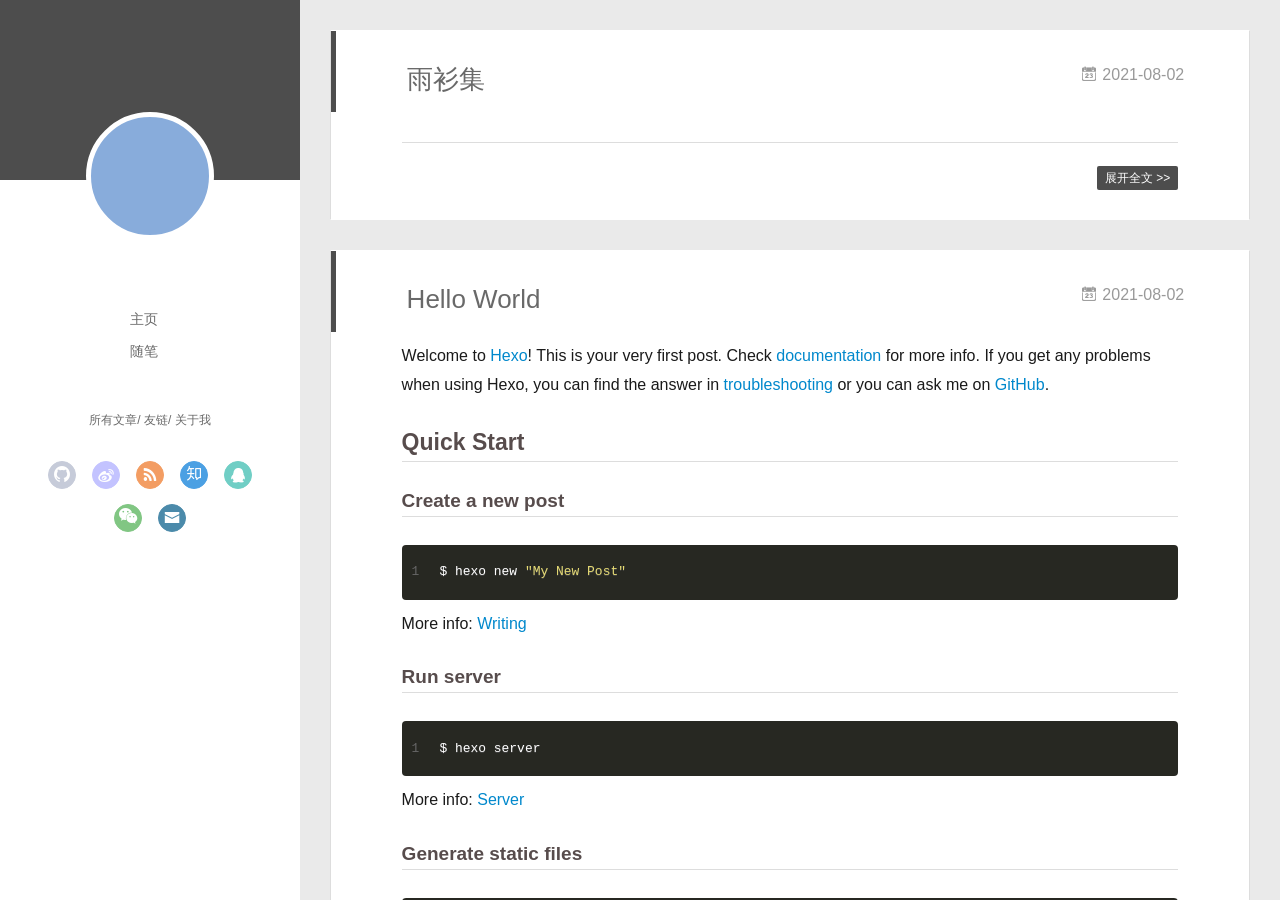
==== commit 108d8197: "Site updated: 2021-08-04 01:09:22" ====
--- a/index.html
+++ b/index.html
@@ -85,6 +85,12 @@
 		        
 					<a class="zhihu" target="_blank" href="#" title="zhihu"><i class="icon-zhihu"></i></a>
 		        
+					<a class="qq" target="_blank" href="/1075994587" title="qq"><i class="icon-qq"></i></a>
+		        
+					<a class="weixin" target="_blank" href="/ZZY-26-26-25" title="weixin"><i class="icon-weixin"></i></a>
+		        
+					<a class="mail" target="_blank" href="/1075994587@qq.com" title="mail"><i class="icon-mail"></i></a>
+		        
 			</div>
 		</nav>
 	</header>		
@@ -125,6 +131,12 @@
 						<a class="rss" target="_blank" href="#" title="rss"><i class="icon-rss"></i></a>
 			        
 						<a class="zhihu" target="_blank" href="#" title="zhihu"><i class="icon-zhihu"></i></a>
+			        
+						<a class="qq" target="_blank" href="/1075994587" title="qq"><i class="icon-qq"></i></a>
+			        
+						<a class="weixin" target="_blank" href="/ZZY-26-26-25" title="weixin"><i class="icon-weixin"></i></a>
+			        
+						<a class="mail" target="_blank" href="/1075994587@qq.com" title="mail"><i class="icon-mail"></i></a>
 			        
 				</div>
 			</nav>
